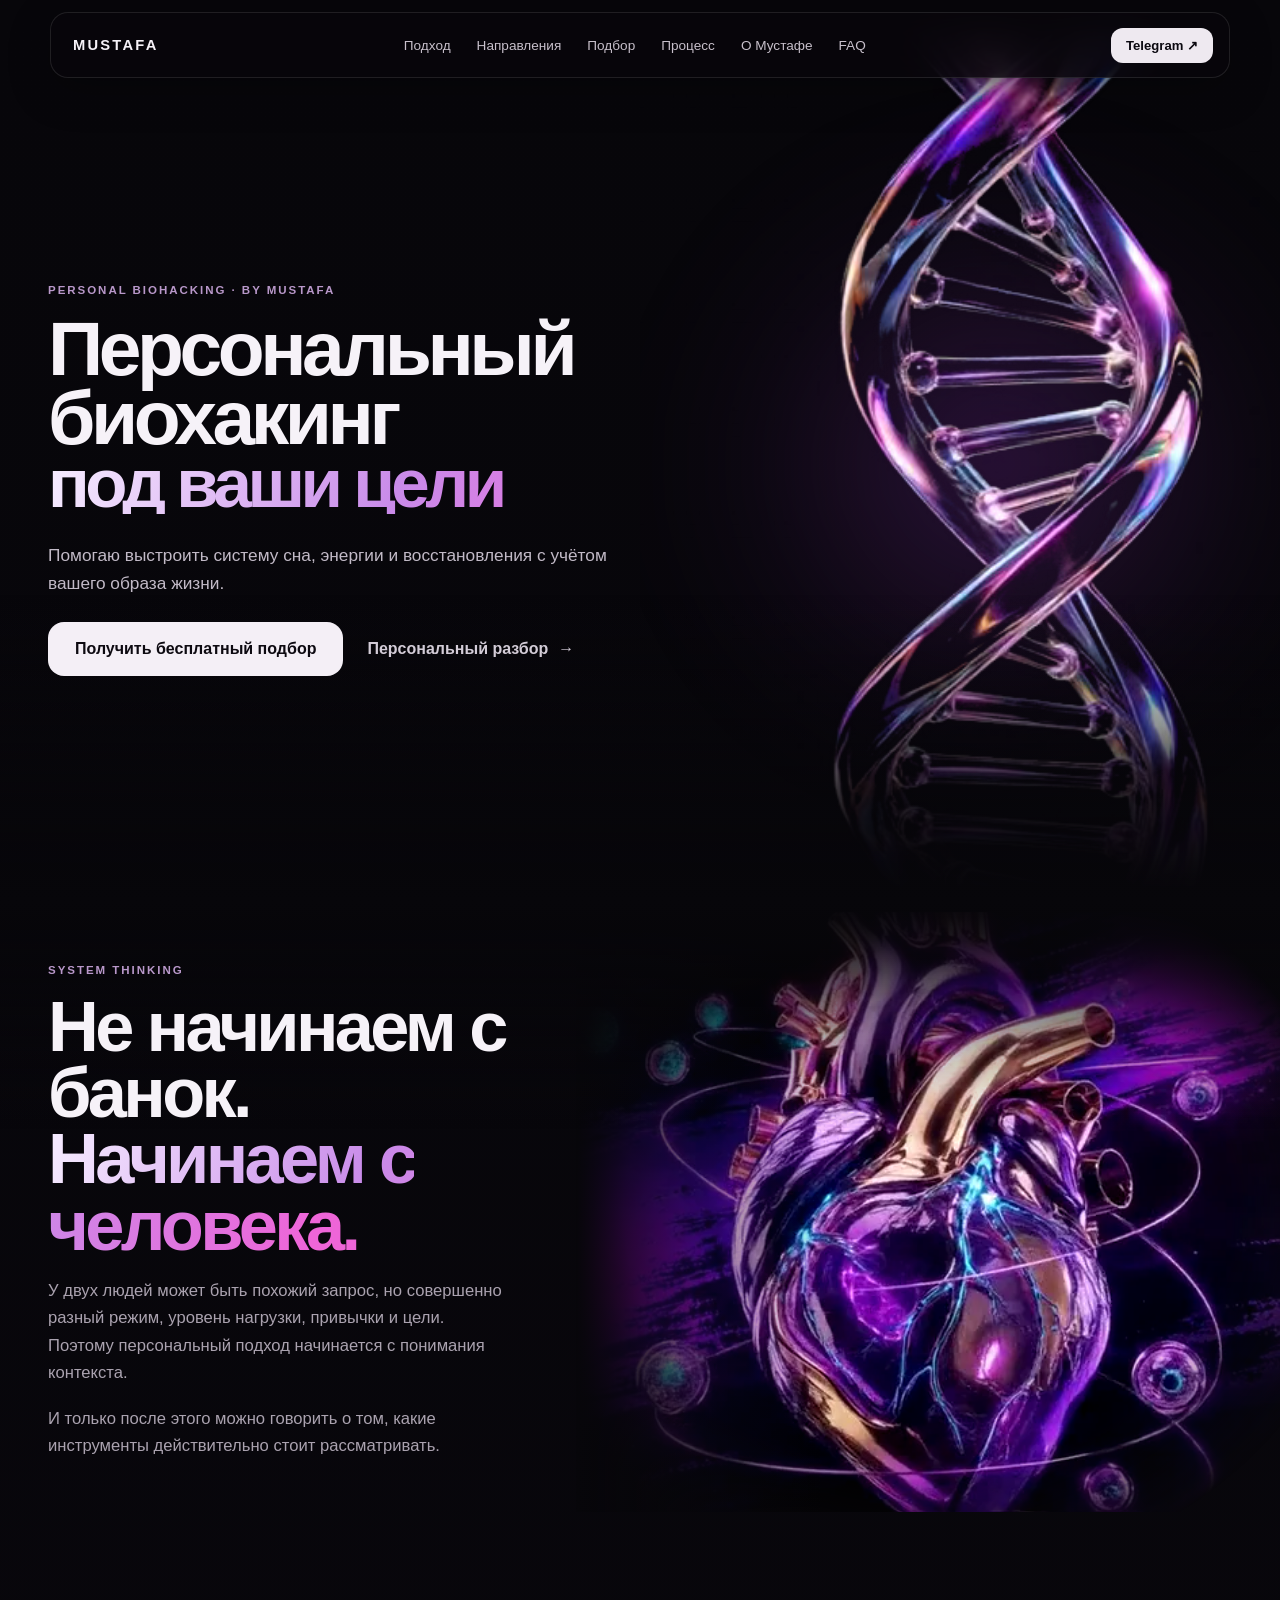
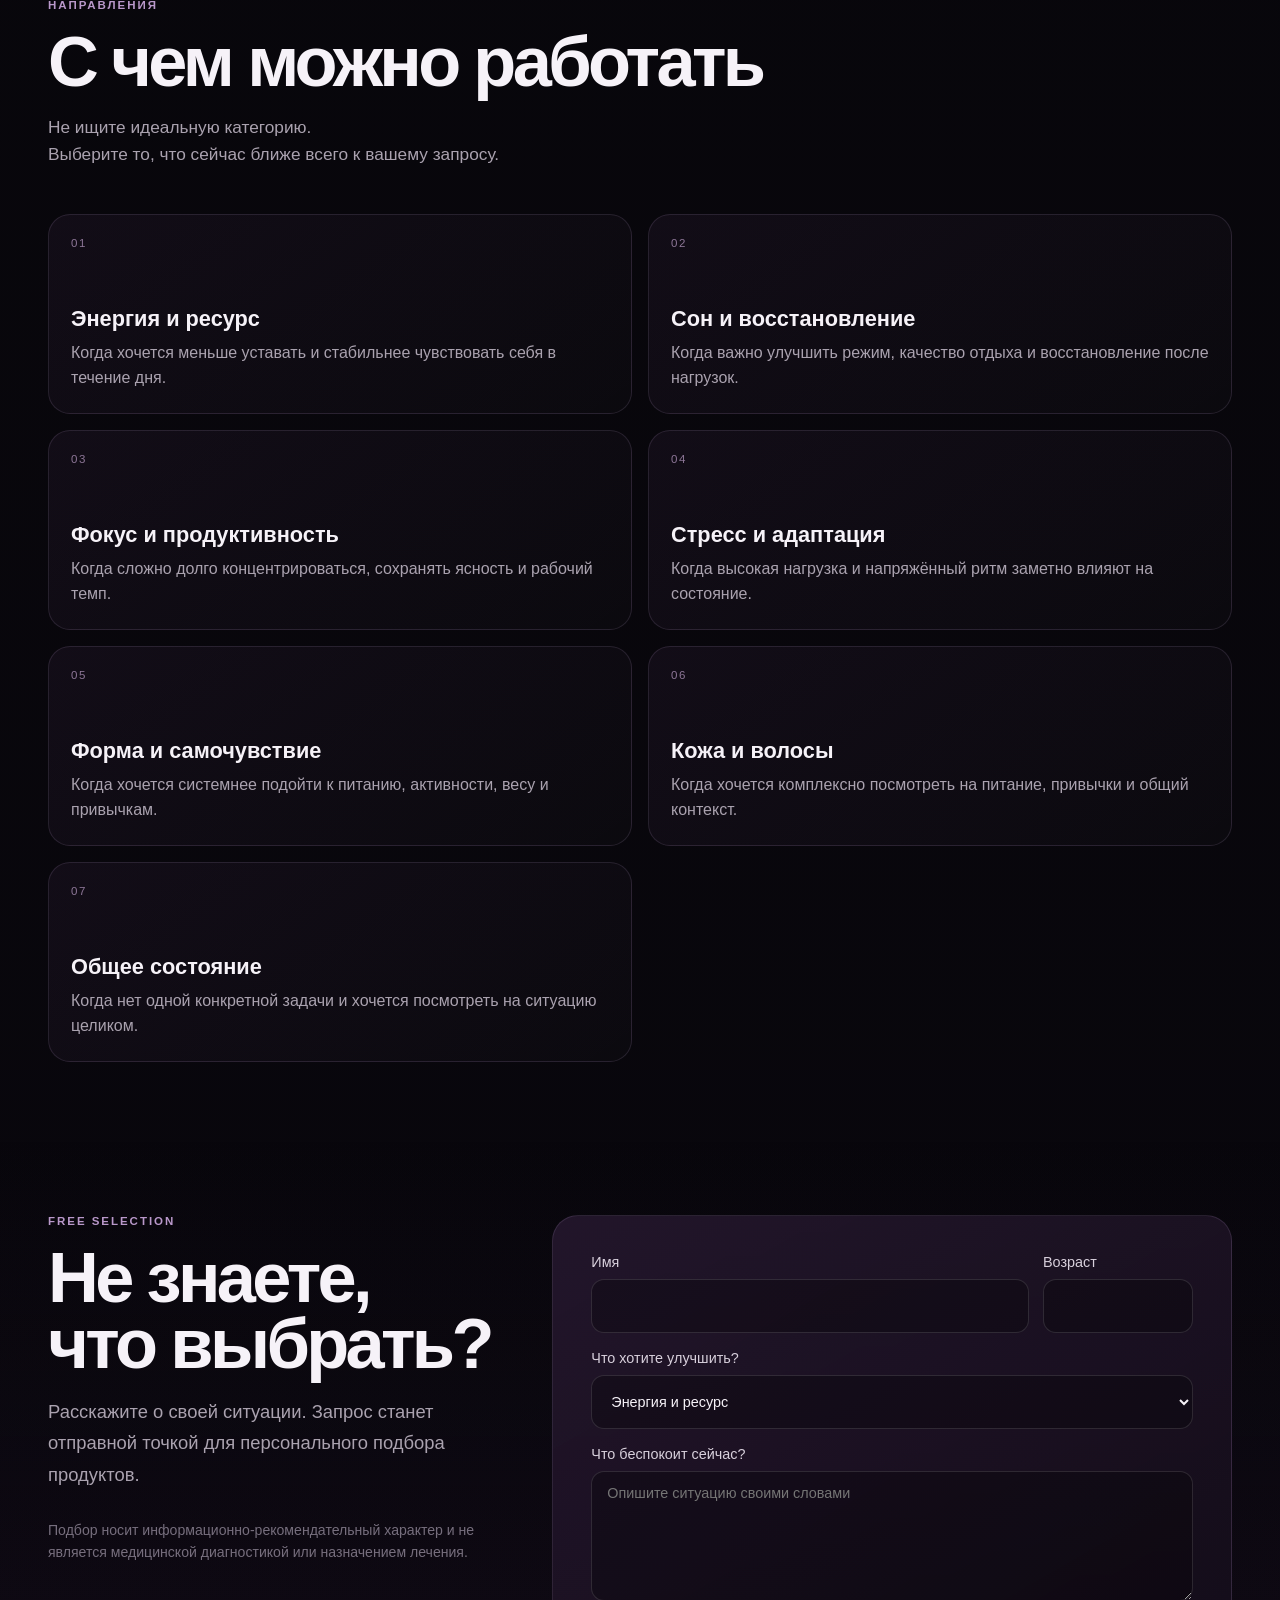
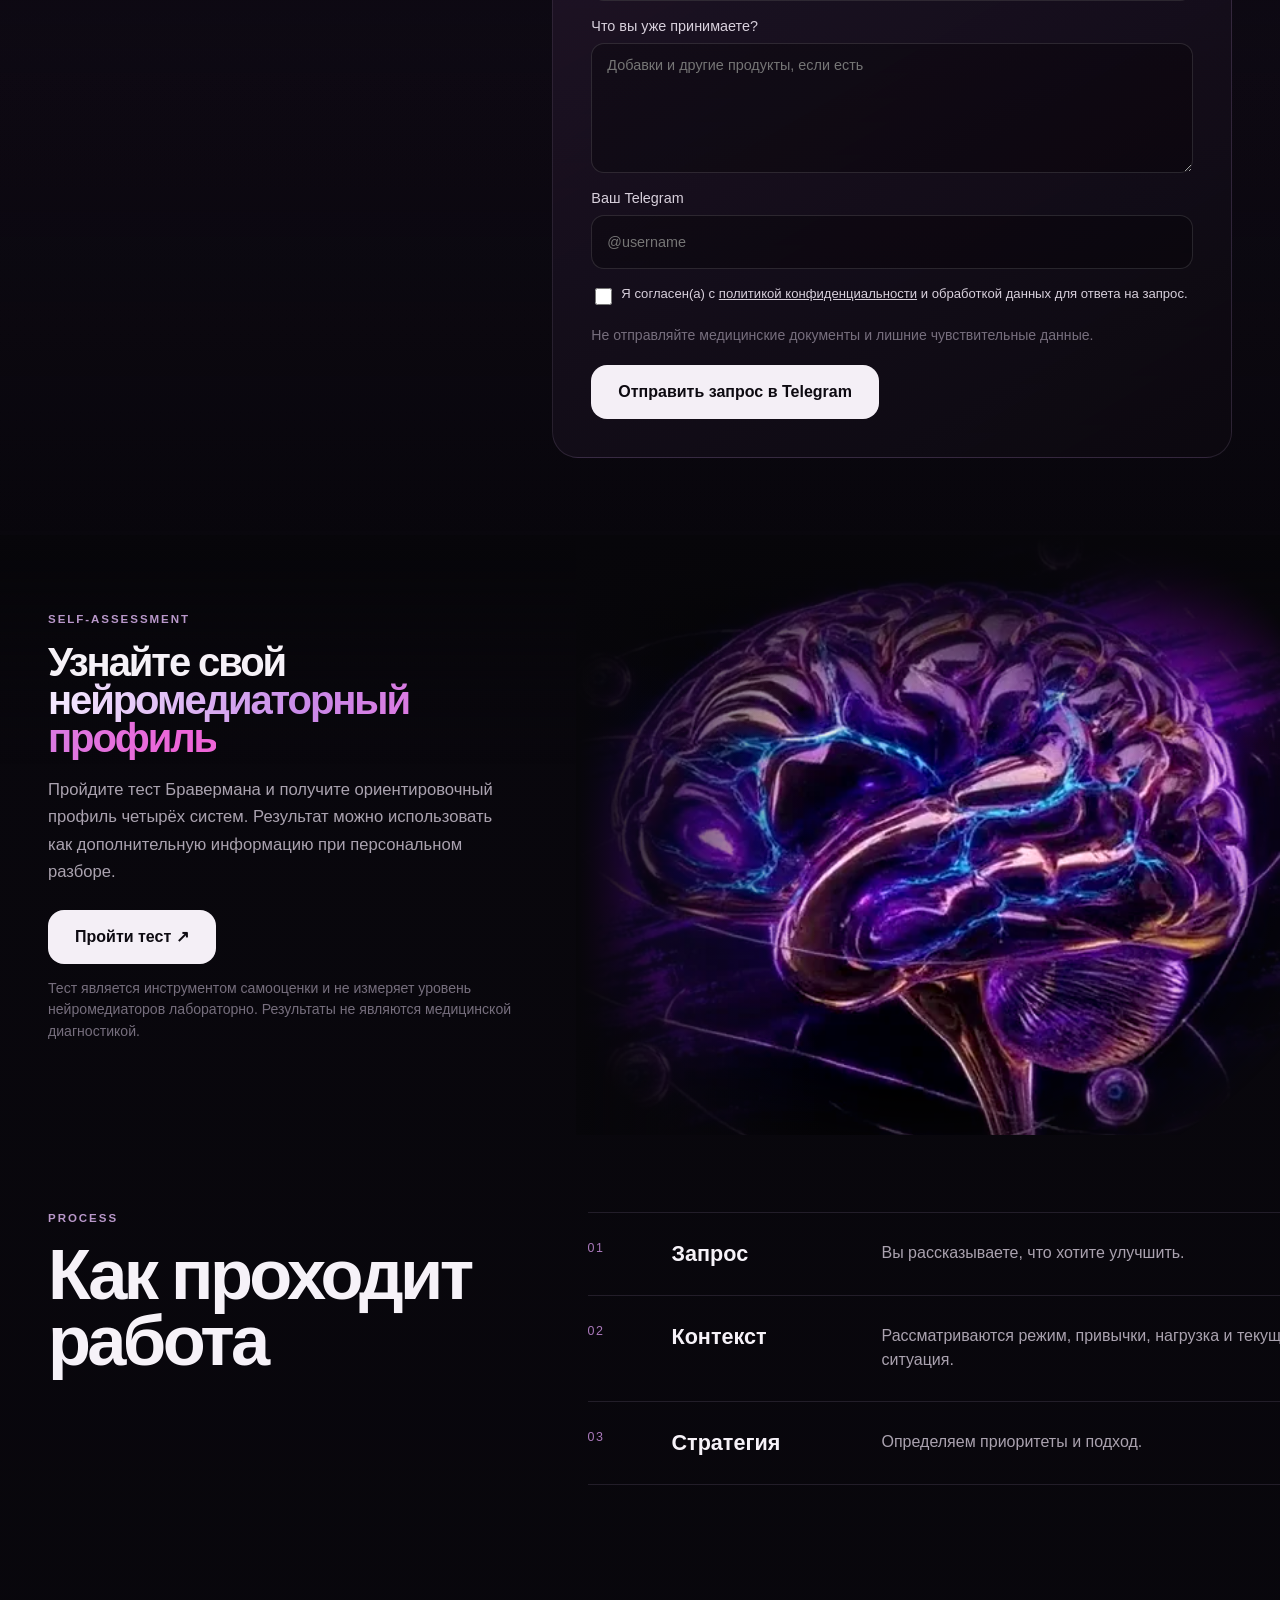
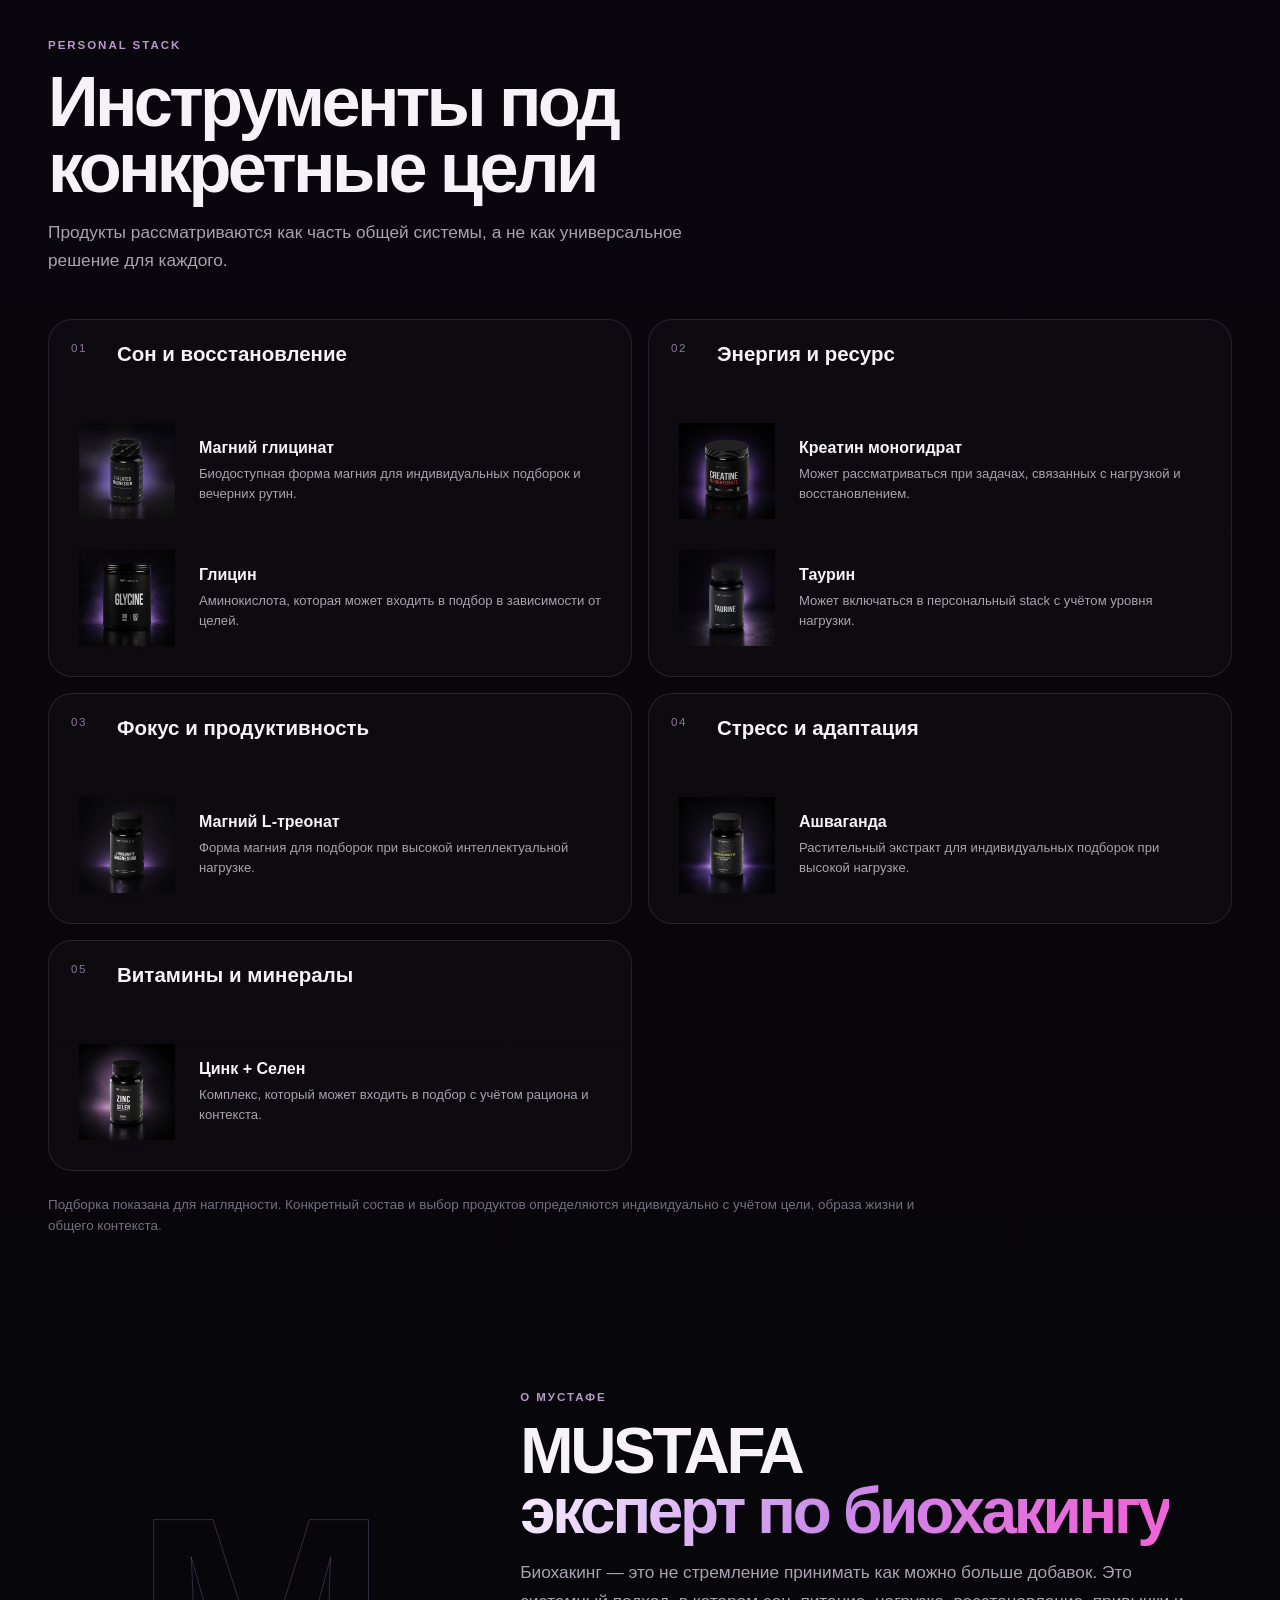
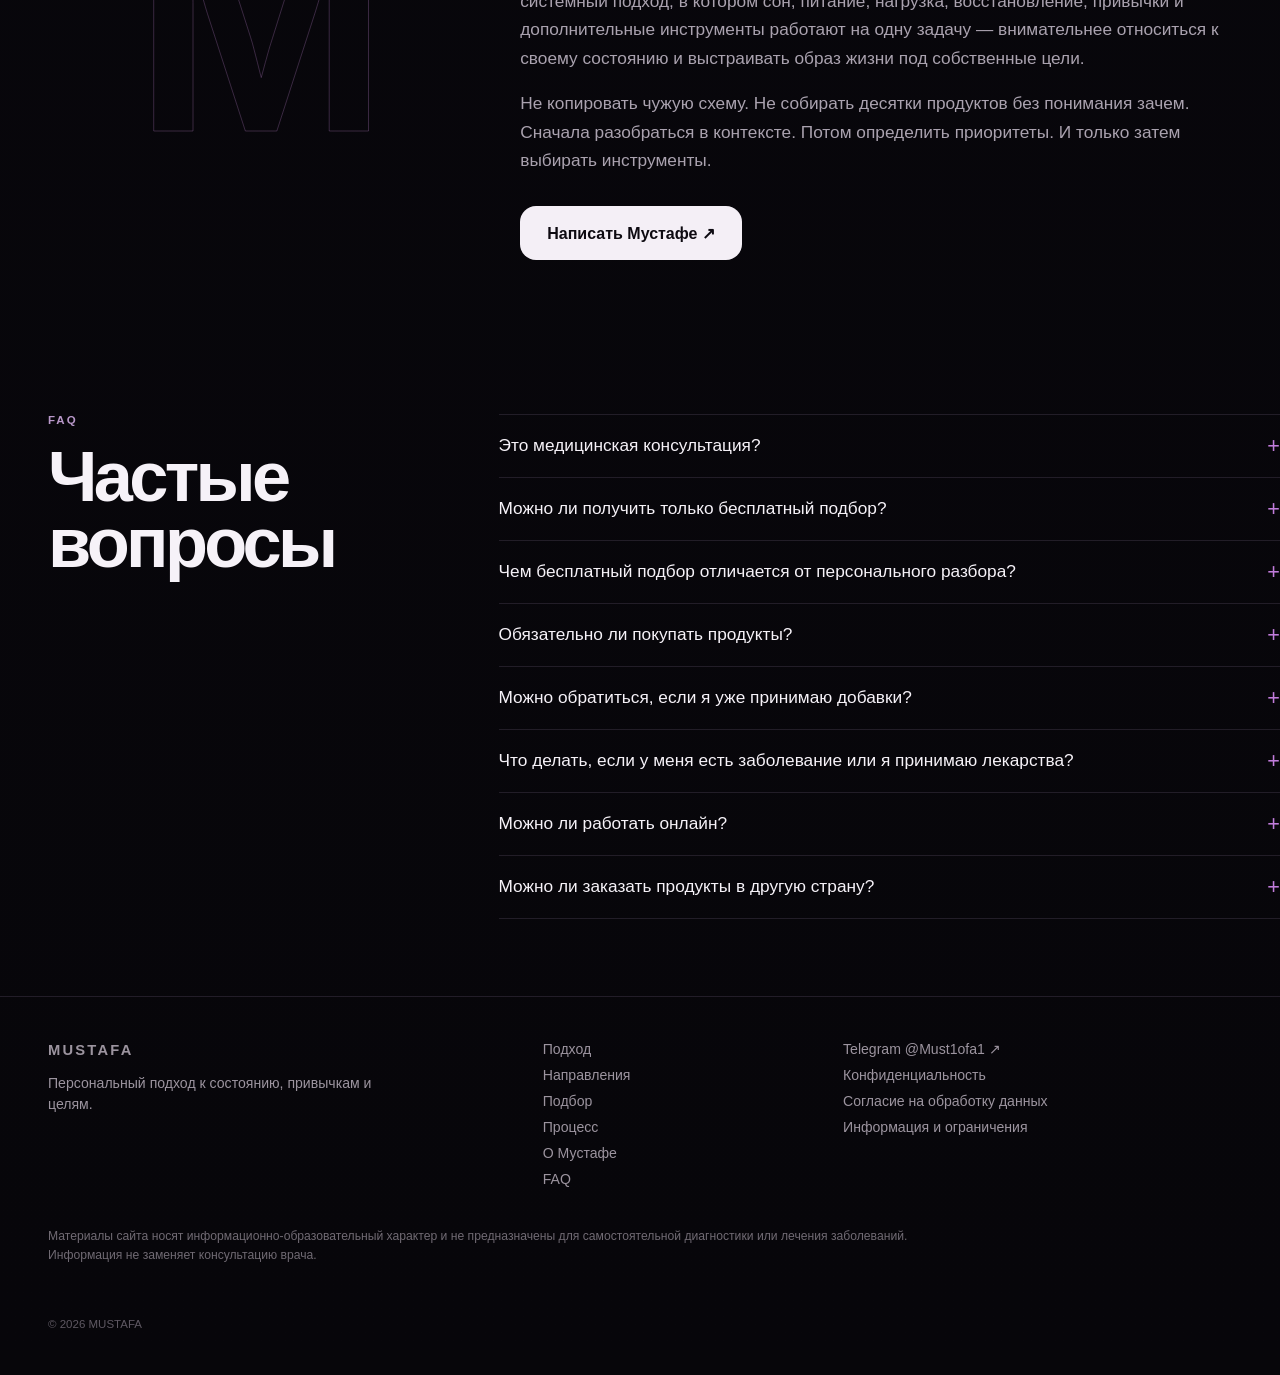
==== index.html @ 52a22a3e "Add files via upload" ====
<!doctype html>
<html lang="ru">
<head>
  <meta charset="utf-8">
  <meta name="viewport" content="width=device-width,initial-scale=1,viewport-fit=cover">
  <meta name="theme-color" content="#07060a">
  <meta name="description" content="Персональный подход к энергии, сну, восстановлению и продуктивности.">
  <meta property="og:title" content="MUSTAFA — персональный биохакинг">
  <meta property="og:description" content="Сон, энергия, концентрация и восстановление через персональный подход.">
  <meta property="og:type" content="website">
  <meta property="og:image" content="assets/images/dna.jpg">
  <title>MUSTAFA — персональный биохакинг</title>
  <link rel="stylesheet" href="styles.css">
  <script src="app.js" defer></script>
</head>
<body>
  <a class="skip-link" href="#main">Перейти к содержанию</a>
  <div class="intro" id="intro" aria-hidden="true">
    <div class="intro__light"></div>
    <div class="intro__media"><video class="intro__video" autoplay muted loop playsinline preload="auto" poster="assets/images/dna-flow-poster.webp"><source src="assets/video/dna-flow.webm" type="video/webm"></video></div>
    <div class="intro__word">MUSTAFA</div>
    <button class="intro__skip" id="skipIntro" type="button">Пропустить</button>
  </div>
  <header class="header" id="header">
    <a class="brand" href="#top" aria-label="MUSTAFA — на главную">MUSTAFA</a>
    <nav class="nav" id="nav" aria-label="Основная навигация"><a href="#system">Подход</a><a href="#goals">Направления</a><a href="#selection">Подбор</a><a href="#process">Процесс</a><a href="#about">О Мустафе</a><a href="#faq">FAQ</a></nav>
    <a class="header__cta" href="https://t.me/Must1ofa1" target="_blank" rel="noopener noreferrer">Telegram ↗</a>
    <button class="menu" id="menu" type="button" aria-label="Открыть меню" aria-expanded="false"><span></span><span></span></button>
  </header>
  <main id="main">
    <section class="hero" id="top">
      <div class="hero__visual" id="heroVisual" aria-hidden="true"><video class="hero__video" autoplay muted loop playsinline preload="metadata" poster="assets/images/dna-flow-poster.webp"><source src="assets/video/dna-flow.webm" type="video/webm"></video></div>
      <div class="hero__content shell"><p class="eyebrow">PERSONAL BIOHACKING · BY MUSTAFA</p><h1 class="hero-title"><span class="hero-title__line">Персональный</span><span class="hero-title__line">биохакинг</span><em class="hero-title__line">под ваши цели</em></h1><p class="hero__lead">Помогаю выстроить систему сна, энергии и восстановления с учётом вашего образа жизни.</p><div class="hero__actions"><a class="button button--primary" href="#selection">Получить бесплатный подбор</a><a class="text-action" href="https://t.me/Must1ofa1" target="_blank" rel="noopener noreferrer">Персональный разбор <span>→</span></a></div></div>
    </section>

    <section class="media-section media-section--heart" id="system">
      <div class="section-visual section-visual--heart" aria-hidden="true"><video class="section-video" autoplay muted loop playsinline preload="metadata" poster="assets/images/human-system-poster.webp"><source src="assets/video/human-system.mp4" type="video/mp4"></video></div>
      <div class="section-copy shell"><p class="eyebrow">SYSTEM THINKING</p><h2>Не начинаем с банок.<br><em>Начинаем с человека.</em></h2><p>У двух людей может быть похожий запрос, но совершенно разный режим, уровень нагрузки, привычки и цели. Поэтому персональный подход начинается с понимания контекста.</p><p>И только после этого можно говорить о том, какие инструменты действительно стоит рассматривать.</p></div>
    </section>

    <section id="goals" class="section goals"><div class="shell"><div class="section-head"><p class="eyebrow">НАПРАВЛЕНИЯ</p><h2>С чем можно работать</h2><p>Не ищите идеальную категорию.<br>Выберите то, что сейчас ближе всего к вашему запросу.</p></div><div class="goal-grid">
      <article class="goal-card"><span>01</span><h3>Энергия и ресурс</h3><p>Когда хочется меньше уставать и стабильнее чувствовать себя в течение дня.</p></article>
      <article class="goal-card"><span>02</span><h3>Сон и восстановление</h3><p>Когда важно улучшить режим, качество отдыха и восстановление после нагрузок.</p></article>
      <article class="goal-card"><span>03</span><h3>Фокус и продуктивность</h3><p>Когда сложно долго концентрироваться, сохранять ясность и рабочий темп.</p></article>
      <article class="goal-card"><span>04</span><h3>Стресс и адаптация</h3><p>Когда высокая нагрузка и напряжённый ритм заметно влияют на состояние.</p></article>
      <article class="goal-card"><span>05</span><h3>Форма и самочувствие</h3><p>Когда хочется системнее подойти к питанию, активности, весу и привычкам.</p></article>
      <article class="goal-card"><span>06</span><h3>Кожа и волосы</h3><p>Когда хочется комплексно посмотреть на питание, привычки и общий контекст.</p></article>
      <article class="goal-card"><span>07</span><h3>Общее состояние</h3><p>Когда нет одной конкретной задачи и хочется посмотреть на ситуацию целиком.</p></article>
    </div></div></section>

    <section id="selection" class="section selection"><div class="shell selection__grid"><div class="selection__intro"><p class="eyebrow">FREE SELECTION</p><h2>Не знаете,<br>что выбрать?</h2><p>Расскажите о своей ситуации. Запрос станет отправной точкой для персонального подбора продуктов.</p><p class="legal-note">Подбор носит информационно-рекомендательный характер и не является медицинской диагностикой или назначением лечения.</p></div>
      <form class="lead-form" id="leadForm" aria-describedby="form-note">
        <div class="form-row"><label>Имя<input name="name" autocomplete="name" required></label><label>Возраст<input name="age" inputmode="numeric" pattern="[0-9]{2,3}"></label></div>
        <label>Что хотите улучшить?<select name="goal"><option>Энергия и ресурс</option><option>Сон и восстановление</option><option>Фокус и продуктивность</option><option>Стресс и адаптация</option><option>Форма и самочувствие</option><option>Кожа и волосы</option><option>Общее состояние</option></select></label>
        <label>Что беспокоит сейчас?<textarea name="situation" rows="4" placeholder="Опишите ситуацию своими словами" required></textarea></label>
        <label>Что вы уже принимаете?<textarea name="current" rows="3" placeholder="Добавки и другие продукты, если есть"></textarea></label>
        <label>Ваш Telegram<input name="telegram" placeholder="@username" autocomplete="off" required></label>
        <label class="checkbox"><input type="checkbox" required><span>Я согласен(а) с <a href="privacy.html">политикой конфиденциальности</a> и обработкой данных для ответа на запрос.</span></label>
        <p id="form-note" class="legal-note form-note">Не отправляйте медицинские документы и лишние чувствительные данные.</p>
        <button class="button button--primary" id="submitButton" type="submit">Отправить запрос в Telegram</button><p class="success" id="formStatus" role="status" hidden></p>
      </form>
    </div></section>

    <section class="media-section media-section--brain" id="assessment">
      <div class="section-visual section-visual--brain" aria-hidden="true"><video class="section-video" autoplay muted loop playsinline preload="metadata" poster="assets/images/neuro-brain-poster.webp"><source src="assets/video/neuro-brain.mp4" type="video/mp4"></video></div>
      <div class="section-copy shell"><p class="eyebrow">SELF-ASSESSMENT</p><h2>Узнайте свой<br><em><span class="no-break">нейромедиаторный</span> профиль</em></h2><p>Пройдите тест Бравермана и получите ориентировочный профиль четырёх систем. Результат можно использовать как дополнительную информацию при персональном разборе.</p><a class="button button--primary" href="https://psytests.org/typo/bna-run.html" target="_blank" rel="noopener noreferrer">Пройти тест ↗</a><p class="legal-note">Тест является инструментом самооценки и не измеряет уровень нейромедиаторов лабораторно. Результаты не являются медицинской диагностикой.</p></div>
    </section>

    <section class="section process" id="process"><div class="shell process__grid"><div class="section-head"><p class="eyebrow">PROCESS</p><h2>Как проходит работа</h2></div><div class="timeline">
      <article><span>01</span><h3>Запрос</h3><p>Вы рассказываете, что хотите улучшить.</p></article>
      <article><span>02</span><h3>Контекст</h3><p>Рассматриваются режим, привычки, нагрузка и текущая ситуация.</p></article>
      <article><span>03</span><h3>Стратегия</h3><p>Определяем приоритеты и подход.</p></article>
    </div></div></section>

    <section class="section products" id="products"><div class="shell"><div class="section-head"><p class="eyebrow">PERSONAL STACK</p><h2>Инструменты под конкретные цели</h2><p>Продукты рассматриваются как часть общей системы, а не как универсальное решение для каждого.</p></div><div class="product-grid">
      <article class="product-category"><div class="product-category__head"><span>01</span><h3>Сон и восстановление</h3></div><div class="product-list"><div class="product-item"><div class="product-visual"><img src="assets/images/products/magnesium-glycinate.webp" loading="lazy" alt="Магний глицинат Triple H"></div><div><strong>Магний глицинат</strong><small>Биодоступная форма магния для индивидуальных подборок и вечерних рутин.</small></div></div><div class="product-item"><div class="product-visual"><img src="assets/images/products/glycine.webp" loading="lazy" alt="Глицин Triple H"></div><div><strong>Глицин</strong><small>Аминокислота, которая может входить в подбор в зависимости от целей.</small></div></div></div></article>
      <article class="product-category"><div class="product-category__head"><span>02</span><h3>Энергия и ресурс</h3></div><div class="product-list"><div class="product-item"><div class="product-visual"><img src="assets/images/products/creatine.webp" loading="lazy" alt="Креатин моногидрат Triple H"></div><div><strong>Креатин моногидрат</strong><small>Может рассматриваться при задачах, связанных с нагрузкой и восстановлением.</small></div></div><div class="product-item"><div class="product-visual"><img src="assets/images/products/taurine.webp" loading="lazy" alt="Таурин Triple H"></div><div><strong>Таурин</strong><small>Может включаться в персональный stack с учётом уровня нагрузки.</small></div></div></div></article>
      <article class="product-category"><div class="product-category__head"><span>03</span><h3>Фокус и продуктивность</h3></div><div class="product-list"><div class="product-item"><div class="product-visual"><img src="assets/images/products/magnesium-threonate.webp" loading="lazy" alt="Магний L-треонат Triple H"></div><div><strong>Магний L‑треонат</strong><small>Форма магния для подборок при высокой интеллектуальной нагрузке.</small></div></div></div></article>
      <article class="product-category"><div class="product-category__head"><span>04</span><h3>Стресс и адаптация</h3></div><div class="product-list"><div class="product-item"><div class="product-visual"><img src="assets/images/products/ashwagandha.webp" loading="lazy" alt="Ашваганда Triple H"></div><div><strong>Ашваганда</strong><small>Растительный экстракт для индивидуальных подборок при высокой нагрузке.</small></div></div></div></article>
      <article class="product-category"><div class="product-category__head"><span>05</span><h3>Витамины и минералы</h3></div><div class="product-list"><div class="product-item"><div class="product-visual"><img src="assets/images/products/zinc-selen.webp" loading="lazy" alt="Цинк и селен Triple H"></div><div><strong>Цинк + Селен</strong><small>Комплекс, который может входить в подбор с учётом рациона и контекста.</small></div></div></div></article>
    </div><p class="product-disclaimer">Подборка показана для наглядности. Конкретный состав и выбор продуктов определяются индивидуально с учётом цели, образа жизни и общего контекста.</p></div></section>

    <section id="about" class="section about"><div class="shell about__grid"><div class="about__mark" aria-hidden="true">M</div><div><p class="eyebrow">О МУСТАФЕ</p><h2>MUSTAFA<br><em>эксперт по биохакингу</em></h2><p>Биохакинг — это не стремление принимать как можно больше добавок. Это системный подход, в котором сон, питание, нагрузка, восстановление, привычки и дополнительные инструменты работают на одну задачу — внимательнее относиться к своему состоянию и выстраивать образ жизни под собственные цели.</p><p>Не копировать чужую схему. Не собирать десятки продуктов без понимания зачем. Сначала разобраться в контексте. Потом определить приоритеты. И только затем выбирать инструменты.</p><a class="button button--primary" href="https://t.me/Must1ofa1" target="_blank" rel="noopener noreferrer">Написать Мустафе ↗</a></div></div></section>

    <section id="faq" class="section faq"><div class="shell faq__grid"><div class="section-head"><p class="eyebrow">FAQ</p><h2>Частые вопросы</h2></div><div class="faq-list">
      <details><summary>Это медицинская консультация?<span>+</span></summary><p>Нет. Материалы сайта и биохакинг-разбор не заменяют консультацию врача, медицинскую диагностику или лечение.</p></details>
      <details><summary>Можно ли получить только бесплатный подбор?<span>+</span></summary><p>Да. Если ваша задача — подобрать продукты под конкретную цель, можно оставить запрос без персонального разбора.</p></details>
      <details><summary>Чем бесплатный подбор отличается от персонального разбора?<span>+</span></summary><p>Бесплатный подбор сфокусирован на выборе продуктов под конкретный запрос. Персональный разбор предполагает более широкий взгляд на образ жизни, режим, нагрузку, привычки и цели.</p></details>
      <details><summary>Обязательно ли покупать продукты?<span>+</span></summary><p>Нет. Сначала рассматривается ваш запрос и определяется дальнейшее направление.</p></details>
      <details><summary>Можно обратиться, если я уже принимаю добавки?<span>+</span></summary><p>Да. Укажите их в анкете, чтобы специалист видел общий контекст.</p></details>
      <details><summary>Что делать, если у меня есть заболевание или я принимаю лекарства?<span>+</span></summary><p>Вы можете оставить запрос, однако вопросы диагностики, лечения и совместимости с назначенной терапией необходимо обсуждать с врачом.</p></details>
      <details><summary>Можно ли работать онлайн?<span>+</span></summary><p>Да. Взаимодействие может проходить дистанционно.</p></details>
      <details><summary>Можно ли заказать продукты в другую страну?<span>+</span></summary><p>Возможность доставки зависит от страны и конкретного продукта и уточняется отдельно.</p></details>
    </div></div></section>
  </main>
  <footer class="footer"><div class="shell footer__grid"><div><a class="brand" href="#top">MUSTAFA</a><p>Персональный подход к состоянию, привычкам и целям.</p></div><div class="footer__links"><a href="#system">Подход</a><a href="#goals">Направления</a><a href="#selection">Подбор</a><a href="#process">Процесс</a><a href="#about">О Мустафе</a><a href="#faq">FAQ</a></div><div class="footer__links"><a href="https://t.me/Must1ofa1" target="_blank" rel="noopener noreferrer">Telegram @Must1ofa1 ↗</a><a href="privacy.html">Конфиденциальность</a><a href="consent.html">Согласие на обработку данных</a><a href="terms.html">Информация и ограничения</a></div><p class="footer__legal">Материалы сайта носят информационно-образовательный характер и не предназначены для самостоятельной диагностики или лечения заболеваний. Информация не заменяет консультацию врача.</p><p class="footer__copy">© 2026 MUSTAFA</p></div></footer>
</body>
</html>
---- styles.css ----
:root{--bg:#07060a;--surface:#0d0a12;--surface-2:#130d1a;--ink:#f6f2f8;--muted:#aaa2af;--quiet:#766e7d;--accent:#c78bea;--accent-2:#ed60d6;--line:rgba(218,182,236,.13);--max:1480px;--pad:clamp(18px,4vw,48px);--radius:24px;--ease:cubic-bezier(.2,.75,.25,1)}
*{box-sizing:border-box}
html{scroll-behavior:smooth;background:var(--bg)}
body{margin:0;background:linear-gradient(180deg,#07060a 0%,#09070d 46%,#07060a 100%);color:var(--ink);font-family:-apple-system,BlinkMacSystemFont,"Segoe UI",Roboto,Helvetica,Arial,sans-serif;overflow-x:hidden}
body:after{content:"";position:fixed;inset:0;pointer-events:none;z-index:-1;background:radial-gradient(ellipse at 86% 6%,rgba(132,49,180,.14),transparent 34%),radial-gradient(ellipse at 12% 52%,rgba(128,39,139,.06),transparent 28%)}
a{color:inherit;text-decoration:none}
button,input,textarea,select{font:inherit}
img,video{max-width:100%}
.shell{width:min(var(--max),100%);margin-inline:auto;padding-inline:var(--pad)}
.skip-link{position:fixed;left:16px;top:-60px;z-index:10000;background:#fff;color:#111;padding:12px 16px;border-radius:10px}.skip-link:focus{top:16px}
.eyebrow{margin:0 0 18px;color:#b998ca;font-size:.72rem;font-weight:700;letter-spacing:.17em;text-transform:uppercase}
h1,h2,h3,p{overflow-wrap:break-word}
h2{margin:0;font-size:clamp(3.5rem,5.5vw,5.9rem);line-height:.94;letter-spacing:-.052em;font-weight:720}
h2 em,.hero-title em{font:inherit;color:transparent;background:linear-gradient(110deg,#f5eaff 2%,#c98be9 48%,#ee65d8 92%);background-clip:text;-webkit-background-clip:text}
.no-break{white-space:nowrap;overflow-wrap:normal;word-break:normal}
.media-section--brain h2{font-size:clamp(2.5rem,3.1vw,3.65rem);line-height:.96}
.section{padding:clamp(64px,6vw,96px) 0;position:relative}
.section-head{max-width:860px;margin-bottom:clamp(30px,3.5vw,48px)}
.section-head>p:last-child{max-width:650px;margin:18px 0 0;color:var(--muted);font-size:clamp(1rem,1.35vw,1.2rem);line-height:1.6}
.button{min-height:54px;width:fit-content;padding:0 27px;border:0;border-radius:16px;display:inline-flex;align-items:center;justify-content:center;color:#0d0a11;background:#f4eff6;font-size:1rem;font-weight:730;cursor:pointer;transition:background .2s,color .2s;white-space:nowrap}
.button:hover{background:#fff}.button:focus-visible,.text-action:focus-visible,.nav a:focus-visible,.menu:focus-visible,summary:focus-visible,input:focus-visible,textarea:focus-visible,select:focus-visible{outline:3px solid #d9a8ed;outline-offset:3px}
.button:disabled{cursor:wait;opacity:.68}
.text-action{min-height:54px;padding:0 8px;display:inline-flex;align-items:center;gap:10px;color:#d3ccd7;font-weight:650;transition:color .2s}.text-action:hover{color:#fff}.text-action span{transition:transform .2s}.text-action:hover span{transform:translateX(4px)}
.legal-note{color:var(--quiet)!important;font-size:.88rem!important;line-height:1.55!important}

/* Intro */
.intro{position:fixed;inset:0;z-index:9999;display:grid;place-items:center;overflow:hidden;background:#050407;transition:opacity .6s var(--ease),visibility .6s}
.intro.is-hidden{opacity:0;visibility:hidden;pointer-events:none}
.intro__light{position:absolute;width:88vw;height:65vh;left:6vw;top:16vh;transform:rotate(-14deg);background:radial-gradient(ellipse,rgba(172,67,220,.19),transparent 67%);filter:blur(38px)}
.intro__media{position:absolute;inset:-12% -18%;display:grid;place-items:center;transform:rotate(52deg)}
.intro__video{width:min(640px,58vw);height:128vh;object-fit:cover;object-position:center;filter:saturate(1.05) contrast(1.04) drop-shadow(0 0 34px rgba(200,83,233,.18));-webkit-mask-image:linear-gradient(to bottom,transparent,#000 16%,#000 84%,transparent);mask-image:linear-gradient(to bottom,transparent,#000 16%,#000 84%,transparent)}
.intro__word{position:absolute;left:clamp(20px,5vw,80px);bottom:clamp(28px,6vw,72px);font-size:clamp(1rem,2.2vw,2rem);font-weight:800;letter-spacing:.18em}
.intro__skip{position:absolute;right:20px;top:20px;padding:11px 15px;color:#d9d0df;border:1px solid var(--line);border-radius:12px;background:rgba(15,10,20,.72);cursor:pointer}

/* Header */
.header{position:fixed;z-index:1000;top:12px;left:50%;transform:translateX(-50%);width:min(1180px,calc(100% - 28px));height:66px;padding:0 16px 0 22px;display:grid;grid-template-columns:auto 1fr auto;align-items:center;gap:24px;border:1px solid rgba(255,255,255,.1);border-radius:18px;background:rgba(8,6,11,.78);backdrop-filter:blur(20px);box-shadow:0 12px 42px rgba(0,0,0,.25)}
.brand{font-size:.92rem;font-weight:850;letter-spacing:.15em}
.nav{display:flex;align-items:center;justify-content:center;gap:26px;color:#c7c0cb;font-size:.85rem}.nav a{transition:color .2s}.nav a:hover{color:#fff}
.header__cta{padding:10px 15px;border-radius:12px;background:#eee9f0;color:#0b0910;font-size:.82rem;font-weight:750}
.menu{display:none;position:relative;width:42px;height:42px;border:0;background:none;cursor:pointer}.menu span{position:absolute;left:9px;right:9px;height:1px;background:#fff}.menu span:first-child{top:17px}.menu span:last-child{top:24px}

/* Hero */
.hero{position:relative;min-height:100svh;overflow:hidden;display:flex;align-items:center;isolation:isolate}
.hero:after{content:"";position:absolute;inset:auto 0 0;height:34%;z-index:2;pointer-events:none;background:linear-gradient(to bottom,transparent 0%,rgba(7,6,10,.12) 18%,rgba(7,6,10,.42) 42%,rgba(7,6,10,.78) 70%,var(--bg) 100%)}
.hero__content{position:relative;z-index:3;padding-top:124px;padding-bottom:64px}
.hero-title{max-width:730px;margin:0;font-size:clamp(4rem,6vw,6.75rem);line-height:.9;letter-spacing:-.058em;font-weight:740}
.hero-title__line{display:block;white-space:nowrap;overflow-wrap:normal;word-break:normal}.hero-title em{font-size:.9em}
.hero__lead{max-width:600px;margin:28px 0 24px;color:#c2bac7;font-size:clamp(1.05rem,1.35vw,1.25rem);line-height:1.62}
.hero__actions{display:flex;align-items:center;gap:16px;flex-wrap:wrap}
.hero__visual{position:absolute;z-index:1;top:3%;right:-3%;bottom:0;width:59%;overflow:hidden;pointer-events:none}
.hero__visual:before{content:"";position:absolute;inset:10% 0;background:radial-gradient(ellipse,rgba(157,57,206,.23),rgba(97,32,131,.06) 48%,transparent 72%);filter:blur(34px)}
.hero__video{position:absolute;inset:0;width:100%;height:100%;display:block;object-fit:cover;object-position:center 36%;-webkit-mask-image:linear-gradient(to bottom,transparent 0%,#000 10%,#000 80%,transparent 100%);mask-image:linear-gradient(to bottom,transparent 0%,#000 10%,#000 80%,transparent 100%);filter:saturate(1.05) contrast(1.03)}

/* Full visual sections */
.media-section{position:relative;min-height:650px;display:grid;grid-template-columns:55% 45%;align-items:center;overflow:hidden}
.media-section:before{content:"";position:absolute;z-index:2;top:0;left:0;right:0;height:clamp(150px,18vw,280px);pointer-events:none;background:linear-gradient(to bottom,var(--bg) 0%,rgba(7,6,10,.88) 18%,rgba(7,6,10,.56) 42%,rgba(7,6,10,.22) 68%,transparent 100%)}
.media-section--heart,.media-section--brain{grid-template-columns:45% 55%}
.section-visual{position:relative;z-index:1;width:100%;height:clamp(540px,58vw,740px);overflow:hidden}
.section-visual:after{content:"";position:absolute;inset:0;pointer-events:none;background:linear-gradient(90deg,transparent 65%,var(--bg) 100%)}
.section-video{width:100%;height:100%;display:block;object-fit:cover;object-position:center;mix-blend-mode:screen;filter:saturate(.95) contrast(1.05);-webkit-mask-image:radial-gradient(ellipse at center,#000 42%,rgba(0,0,0,.92) 61%,transparent 87%);mask-image:radial-gradient(ellipse at center,#000 42%,rgba(0,0,0,.92) 61%,transparent 87%)}
.section-copy{position:relative;z-index:3;max-width:720px;padding-block:64px;padding-left:clamp(30px,5vw,88px);padding-right:var(--pad)}
.section-copy p:not(.eyebrow,.legal-note){max-width:640px;margin:18px 0 0;color:var(--muted);font-size:clamp(1rem,1.3vw,1.17rem);line-height:1.65}
.section-copy .button{margin-top:24px}
.media-section--heart .section-visual,.media-section--brain .section-visual{grid-column:2;grid-row:1}.media-section--heart .section-copy,.media-section--brain .section-copy{grid-column:1;grid-row:1;justify-self:end;padding-left:var(--pad);padding-right:clamp(30px,5vw,88px)}
.media-section--heart .section-visual:after,.media-section--brain .section-visual:after{background:linear-gradient(270deg,transparent 65%,var(--bg) 100%)}

/* Goals */
.goals{padding-top:76px}
.goal-grid{display:grid;grid-template-columns:repeat(3,minmax(0,1fr));gap:16px}
.goal-card{min-height:200px;padding:22px;display:flex;flex-direction:column;border:1px solid var(--line);border-radius:22px;background:linear-gradient(145deg,rgba(200,131,226,.055),rgba(255,255,255,.014));transition:transform .25s var(--ease),border-color .25s,background .25s}
.goal-card:hover{transform:translateY(-3px);border-color:rgba(215,152,235,.28);background:linear-gradient(145deg,rgba(200,131,226,.085),rgba(255,255,255,.018))}
.goal-card>span,.product-category__head>span{color:#8d7697;font-size:.72rem;letter-spacing:.13em}.goal-card h3{margin:auto 0 10px;font-size:clamp(1.25rem,1.7vw,1.55rem);line-height:1.15}.goal-card p{margin:0;color:var(--muted);font-size:1rem;line-height:1.55}

/* Form */
.selection{background:linear-gradient(180deg,transparent,rgba(31,18,40,.24),transparent)}
.selection__grid{display:grid;grid-template-columns:minmax(0,2fr) minmax(0,3fr);gap:clamp(34px,4vw,60px);align-items:start}
.selection__intro{position:sticky;top:112px;min-width:0}.selection__intro>p:not(.eyebrow,.legal-note){max-width:520px;color:var(--muted);font-size:1.15rem;line-height:1.7}.selection__intro .legal-note{max-width:500px;margin-top:30px}
.lead-form{min-width:0;width:100%;padding:clamp(24px,3vw,38px);border:1px solid var(--line);border-radius:26px;background:linear-gradient(150deg,rgba(50,31,61,.62),rgba(12,9,16,.88))}
.lead-form label{display:grid;gap:9px;margin-bottom:17px;color:#d8d0dc;font-size:.9rem}
.form-row{display:grid;grid-template-columns:minmax(0,1fr) minmax(120px,150px);gap:14px}.form-row>*{min-width:0}
.lead-form input,.lead-form textarea,.lead-form select{width:100%;min-height:54px;padding:13px 15px;color:var(--ink);border:1px solid rgba(255,255,255,.12);border-radius:13px;background:rgba(0,0,0,.28);outline:none;resize:vertical}.lead-form textarea{min-height:130px}.lead-form input:focus,.lead-form textarea:focus,.lead-form select:focus{border-color:rgba(213,143,233,.65)}.lead-form select option{background:#110d16}
.checkbox{grid-template-columns:20px 1fr!important;align-items:start;gap:10px!important;font-size:.82rem!important}.checkbox input{width:17px;height:17px;min-height:0;margin-top:2px;accent-color:#b469d0}.checkbox a{text-decoration:underline}.form-note{margin:0 0 18px}.success{margin:15px 0 0;color:#d6afdF;font-size:.9rem}

/* Process */
.process__grid{display:grid;grid-template-columns:38% 62%;gap:clamp(40px,7vw,100px)}
.process .section-head{margin:0}.timeline article{display:grid;grid-template-columns:64px 190px 1fr;gap:20px;align-items:start;padding:28px 0;border-top:1px solid var(--line)}.timeline article:last-child{border-bottom:1px solid var(--line)}.timeline span{color:#aa79bb;font-size:.78rem;letter-spacing:.13em}.timeline h3{margin:0;font-size:1.35rem}.timeline p{margin:0;color:var(--muted);line-height:1.55}

/* Products */
.product-grid{display:grid;grid-template-columns:repeat(3,minmax(0,1fr));gap:16px;align-items:start}
.product-category{padding:22px;border:1px solid var(--line);border-radius:24px;background:rgba(255,255,255,.018)}
.product-category__head{min-height:58px;display:grid;grid-template-columns:36px 1fr;gap:10px;align-items:start}.product-category__head h3{margin:0;font-size:1.28rem;line-height:1.2}
.product-list{display:grid;gap:15px;margin-top:15px}.product-item{display:grid;grid-template-columns:132px 1fr;gap:16px;align-items:center}.product-visual{height:132px;display:grid;place-items:center;border-radius:18px;background:radial-gradient(circle at 50% 55%,rgba(154,72,188,.20),rgba(25,13,33,.08) 48%,transparent 72%)}.product-visual img{width:100%;height:100%;padding:8px;object-fit:contain;animation:productFloat 8s ease-in-out infinite}.product-item strong{display:block;margin-bottom:7px;font-size:1rem}.product-item small{display:block;color:var(--muted);font-size:.82rem;line-height:1.5}.product-disclaimer{max-width:900px;margin:24px 0 0;color:var(--quiet);font-size:.84rem;line-height:1.55}
@keyframes productFloat{0%,100%{transform:translateY(0) rotate(-1deg)}50%{transform:translateY(-7px) rotate(1deg)}}

/* About, FAQ, footer */
.about__grid{display:grid;grid-template-columns:36% 64%;gap:46px;align-items:center}.about__mark{justify-self:center;color:transparent;-webkit-text-stroke:1px rgba(205,143,225,.25);font-size:clamp(13rem,24vw,23rem);font-weight:900;line-height:.8}.about__grid>div:last-child{max-width:700px}.about h2{font-size:clamp(3.3rem,5vw,5.5rem)}.about p:not(.eyebrow){color:var(--muted);font-size:1.08rem;line-height:1.65}.about .button{margin-top:14px}
.faq__grid{display:grid;grid-template-columns:34% 66%;gap:48px}.faq .section-head{margin:0}.faq-list{max-width:960px}.faq-list details{border-top:1px solid var(--line)}.faq-list details:last-child{border-bottom:1px solid var(--line)}.faq-list summary{min-height:62px;padding:16px 0;display:flex;justify-content:space-between;align-items:center;gap:20px;cursor:pointer;list-style:none;font-size:1.08rem}.faq-list summary::-webkit-details-marker{display:none}.faq-list summary span{color:#c17cdb;font-size:1.35rem;transition:transform .2s}.faq-list details[open] summary span{transform:rotate(45deg)}.faq-list details p{max-width:760px;margin:0;padding:0 44px 20px 0;color:var(--muted);font-size:1rem;line-height:1.65}
.footer{padding:44px 0 30px;border-top:1px solid var(--line);color:#9c949f}.footer__grid{display:grid;grid-template-columns:1.2fr .7fr 1fr;gap:28px}.footer p{max-width:330px;font-size:.88rem;line-height:1.55}.footer__links{display:flex;flex-direction:column;gap:10px;font-size:.88rem}.footer__links a:hover{color:#fff}.footer__legal{grid-column:1/-1;max-width:900px!important;color:#706a73;font-size:.76rem!important}.footer__copy{grid-column:1/-1;color:#5e5862;font-size:.72rem!important}

/* 1024–1439 */
@media(max-width:1439px){.goal-grid,.product-grid{grid-template-columns:repeat(2,minmax(0,1fr))}.hero__visual{width:56%;right:-6%}.media-section{min-height:600px}.section-visual{height:600px}.product-item{grid-template-columns:112px 1fr}.product-visual{height:112px}}

/* 768–1023 */
@media(max-width:1023px){
  .header{grid-template-columns:1fr auto auto}.nav{display:none}.menu{display:block}.nav.nav--open{position:absolute;top:74px;left:0;right:0;display:flex;flex-direction:column;align-items:stretch;gap:0;padding:10px;border:1px solid var(--line);border-radius:17px;background:rgba(9,7,12,.98)}.nav.nav--open a{min-height:46px;padding:13px 12px}
  .hero__content{padding-top:130px}.hero-title{font-size:clamp(3.8rem,8.5vw,5.4rem);max-width:60%}.hero__lead{max-width:50%}.hero__visual{width:56%;right:-10%}
  .media-section,.media-section--heart,.media-section--brain{grid-template-columns:1fr;min-height:auto}.section-visual,.media-section--heart .section-visual,.media-section--brain .section-visual{grid-column:1;grid-row:1;width:100%;height:520px}.section-copy,.media-section--heart .section-copy,.media-section--brain .section-copy{grid-column:1;grid-row:2;justify-self:stretch;max-width:900px;padding:22px var(--pad) 68px}.section-visual:after,.media-section--heart .section-visual:after,.media-section--brain .section-visual:after{background:linear-gradient(to bottom,transparent 60%,var(--bg) 100%)}
  .media-section--heart .section-copy{grid-row:1;padding:68px var(--pad) 14px}.media-section--heart .section-visual{grid-row:2}.media-section--heart .section-visual:after{background:linear-gradient(to bottom,var(--bg) 0%,transparent 24%,transparent 74%,var(--bg) 100%)}
  .selection__grid,.process__grid,.about__grid,.faq__grid{grid-template-columns:1fr}.selection__intro{position:static;max-width:760px}.selection__grid{gap:30px}.process__grid,.faq__grid{gap:30px}.about__mark{display:none}.about__grid>div:last-child{max-width:760px}.faq-list{max-width:none}
}

/* 480–767 */
@media(max-width:767px){
  :root{--pad:20px}.header{top:8px;width:calc(100% - 16px);height:60px;padding:0 8px 0 16px;border-radius:16px}.header__cta{display:none}.brand{font-size:.84rem}.intro__media{inset:-15% -70%;transform:rotate(52deg)}.intro__video{width:90vw;height:125vh}.intro__word{font-size:.9rem}.intro__skip{right:12px;top:12px}
  .section{padding:56px 0}.eyebrow{margin-bottom:11px;font-size:.65rem}.section-head{margin-bottom:26px}h2{font-size:clamp(2.65rem,11.5vw,4rem);line-height:.96}.section-head>p:last-child{margin-top:15px;font-size:1rem}
  .hero{min-height:100svh;align-items:flex-start}.hero__content{padding-top:104px;padding-bottom:36px}.hero-title{max-width:100%;font-size:clamp(2.7rem,11.8vw,3.65rem);line-height:.92;letter-spacing:-.052em}.hero-title em{font-size:.94em}.hero__lead{max-width:84%;margin:20px 0 18px;font-size:1rem;line-height:1.55}.hero__actions{max-width:90%;align-items:flex-start;gap:5px}.hero__actions .button{width:auto;max-width:100%;min-height:50px;padding:0 20px;font-size:.9rem}.button{min-height:50px;padding:0 22px;font-size:.94rem}.text-action{min-height:48px}.hero__visual{top:auto;right:-18%;bottom:-3%;width:68%;height:47%;opacity:.72}.hero__video{object-position:center 37%;-webkit-mask-image:linear-gradient(to bottom,transparent,#000 20%,#000 77%,transparent);mask-image:linear-gradient(to bottom,transparent,#000 20%,#000 77%,transparent)}.hero:before{content:"";position:absolute;inset:42% 0 0;z-index:2;pointer-events:none;background:linear-gradient(110deg,var(--bg) 0%,rgba(7,6,10,.72) 35%,transparent 78%)}
  .section-visual,.media-section--brain .section-visual{width:100vw;height:380px;margin-left:calc(50% - 50vw)}.section-video{object-fit:cover;-webkit-mask-image:radial-gradient(ellipse at center,#000 45%,rgba(0,0,0,.88) 65%,transparent 93%);mask-image:radial-gradient(ellipse at center,#000 45%,rgba(0,0,0,.88) 65%,transparent 93%)}.section-copy,.media-section--brain .section-copy{padding:12px var(--pad) 56px}.section-copy p:not(.eyebrow,.legal-note){font-size:1rem;line-height:1.6}.section-copy .button{margin-top:21px}.media-section--brain h2{font-size:clamp(1.65rem,7.8vw,2.85rem);line-height:.98;letter-spacing:-.045em}
  .media-section--heart .section-copy{padding:56px var(--pad) 8px}.media-section--heart .section-visual{width:100vw;height:380px;margin-left:calc(50% - 50vw)}
  .goal-grid,.product-grid{grid-template-columns:1fr;gap:12px}.goal-card{min-height:154px;padding:19px}.goal-card h3{font-size:1.45rem}.goal-card p{font-size:1rem}
  .form-row{grid-template-columns:1fr}.lead-form{padding:22px;border-radius:22px}.lead-form input,.lead-form textarea,.lead-form select{font-size:16px}.lead-form textarea{min-height:130px}.selection__intro .legal-note{margin-top:22px}
  .timeline article{grid-template-columns:50px 1fr;gap:12px;padding:20px 0}.timeline h3{font-size:1.25rem}.timeline p{grid-column:2;font-size:.95rem}
  .product-category{padding:20px}.product-item{grid-template-columns:120px 1fr}.product-visual{height:120px}.product-item small{font-size:.85rem}
  .about p:not(.eyebrow){font-size:1rem}.faq__grid{gap:22px}.faq-list summary{min-height:58px;padding:15px 0;font-size:1.04rem}.faq-list details p{font-size:.96rem}.footer{padding:38px 0 26px}.footer__grid{grid-template-columns:1fr;gap:22px}.footer__legal,.footer__copy{grid-column:auto}
}

/* below 480 */
@media(max-width:479px){
  :root{--pad:18px}.hero-title{font-size:clamp(2.45rem,11.8vw,3.2rem)}.hero__lead{max-width:92%}.hero__actions{max-width:100%;align-items:flex-start;flex-direction:column}.hero__actions .button{width:auto;max-width:100%;min-height:48px;padding:0 17px;font-size:.86rem;white-space:nowrap}.text-action{padding-left:2px}.hero__visual{width:67%;right:-21%;height:45%;bottom:-2%}
  .section{padding:52px 0}.section-visual,.media-section--heart .section-visual,.media-section--brain .section-visual{height:330px}.goal-card{min-height:148px}.product-item{grid-template-columns:104px 1fr;gap:13px}.product-visual{height:104px}.product-category__head{min-height:48px}.lead-form{padding:20px}.lead-form .button{width:100%;white-space:normal}.faq-list summary{font-size:1rem}
}

@media(min-width:1440px){.hero__content{padding-left:max(var(--pad),calc((100vw - var(--max))/2 + var(--pad)))}.media-section{min-height:700px}.section-visual{height:700px}.goal-card{min-height:210px}}
@media(prefers-reduced-motion:reduce){html{scroll-behavior:auto}*,*:before,*:after{animation-duration:.01ms!important;animation-iteration-count:1!important;transition-duration:.01ms!important}.intro{display:none}.section-video,.hero__video,.intro__video{animation:none}}
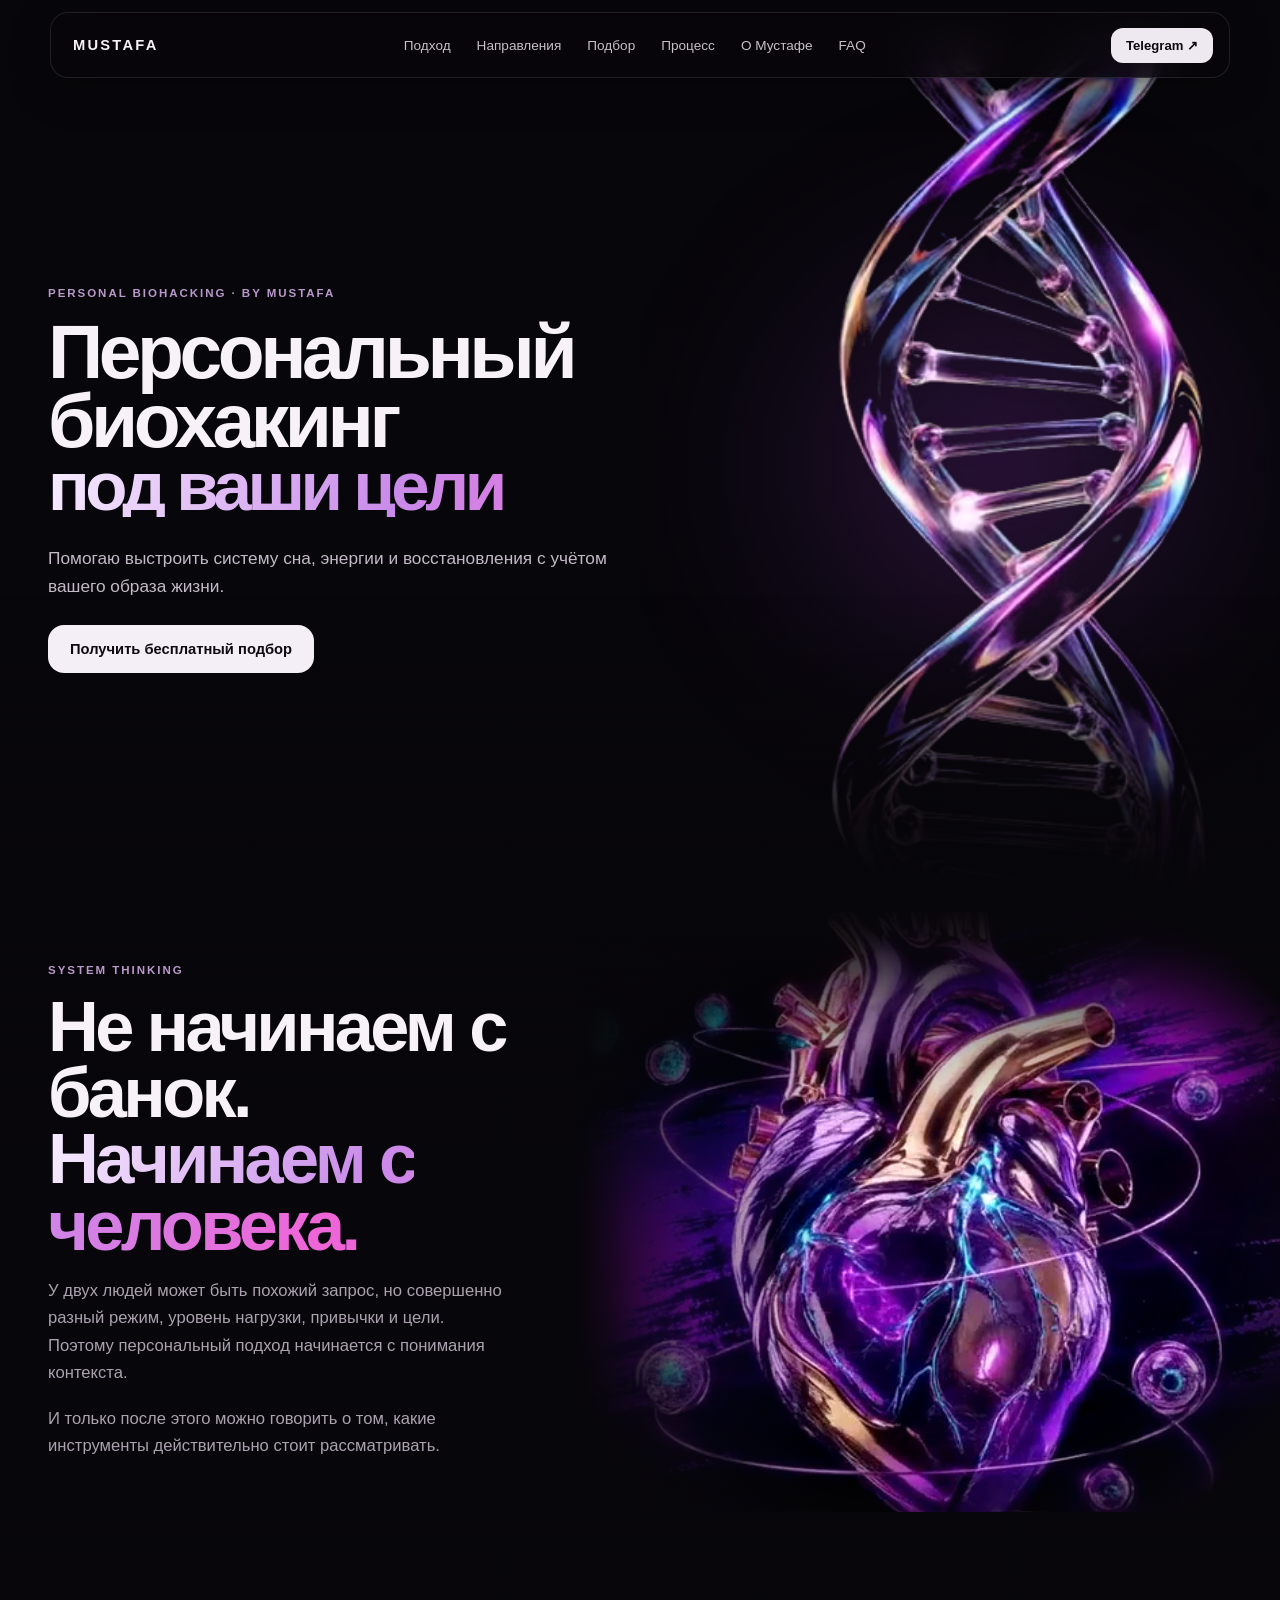
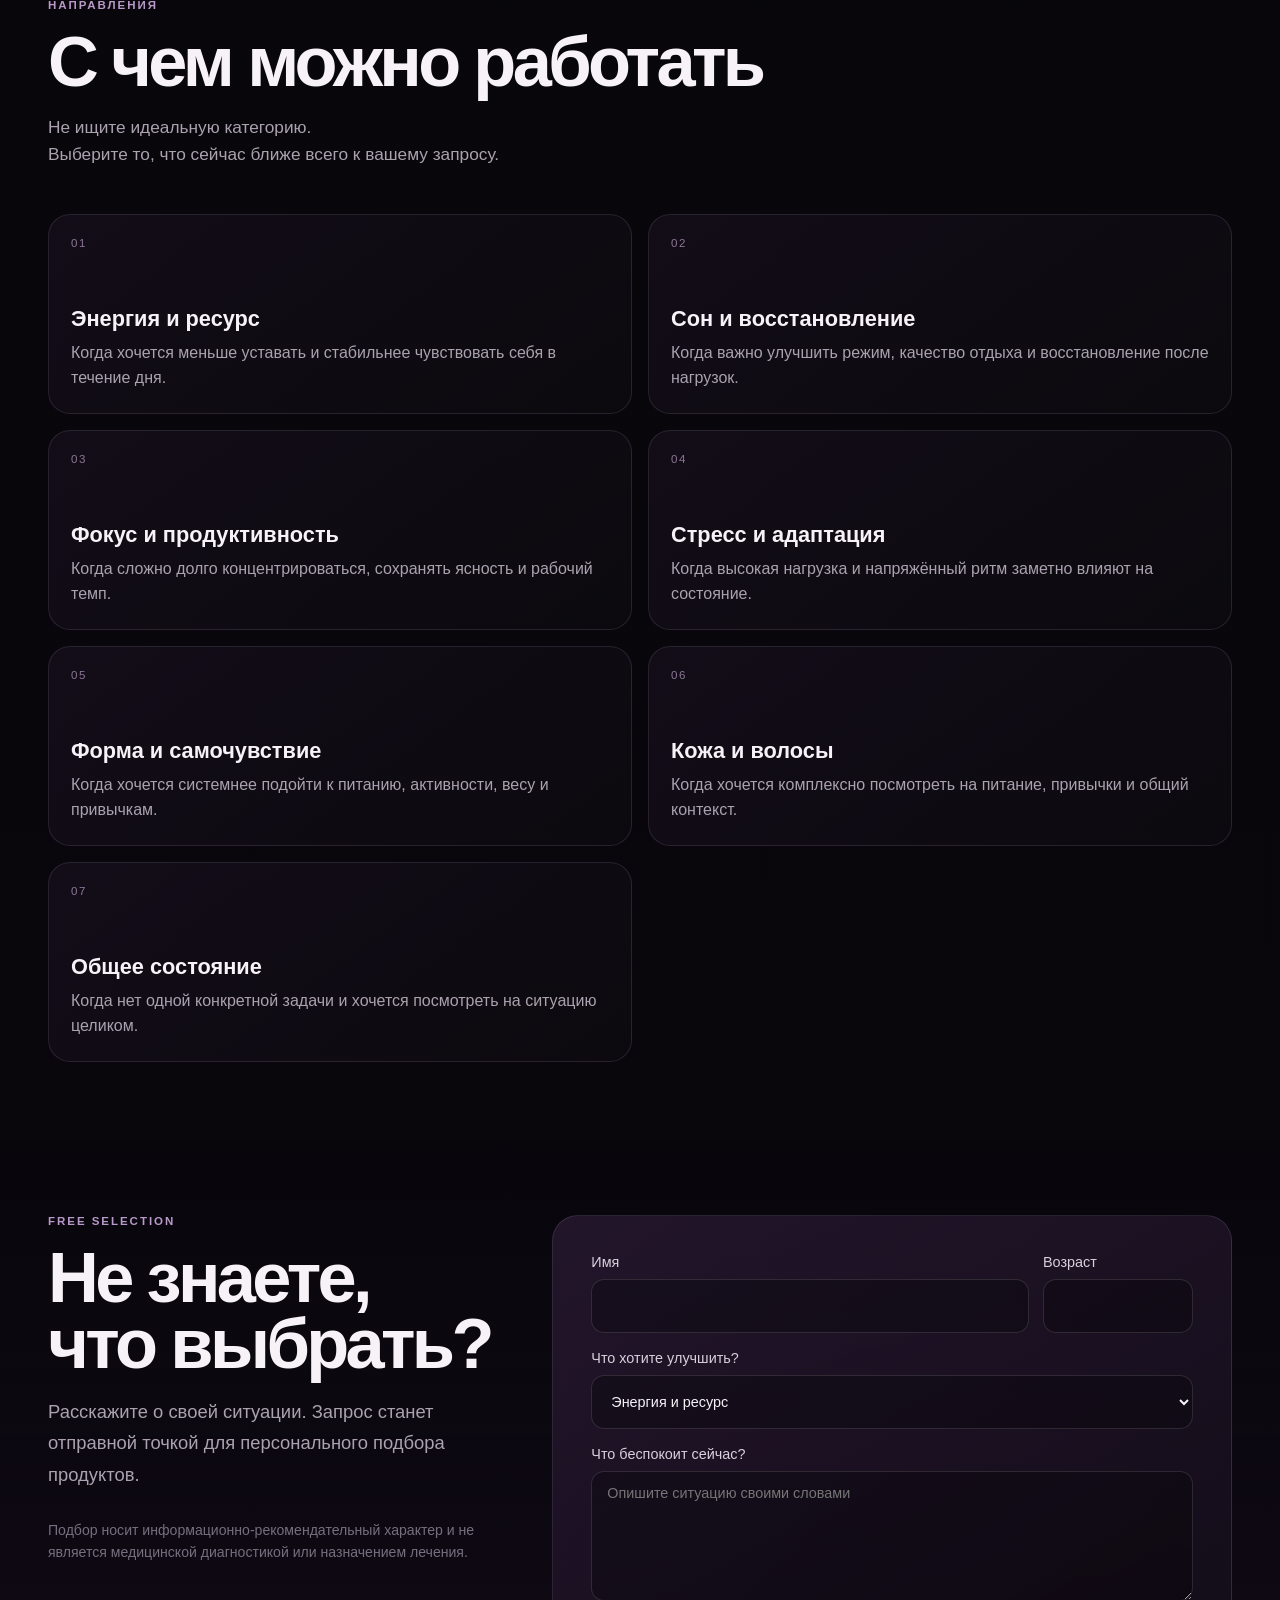
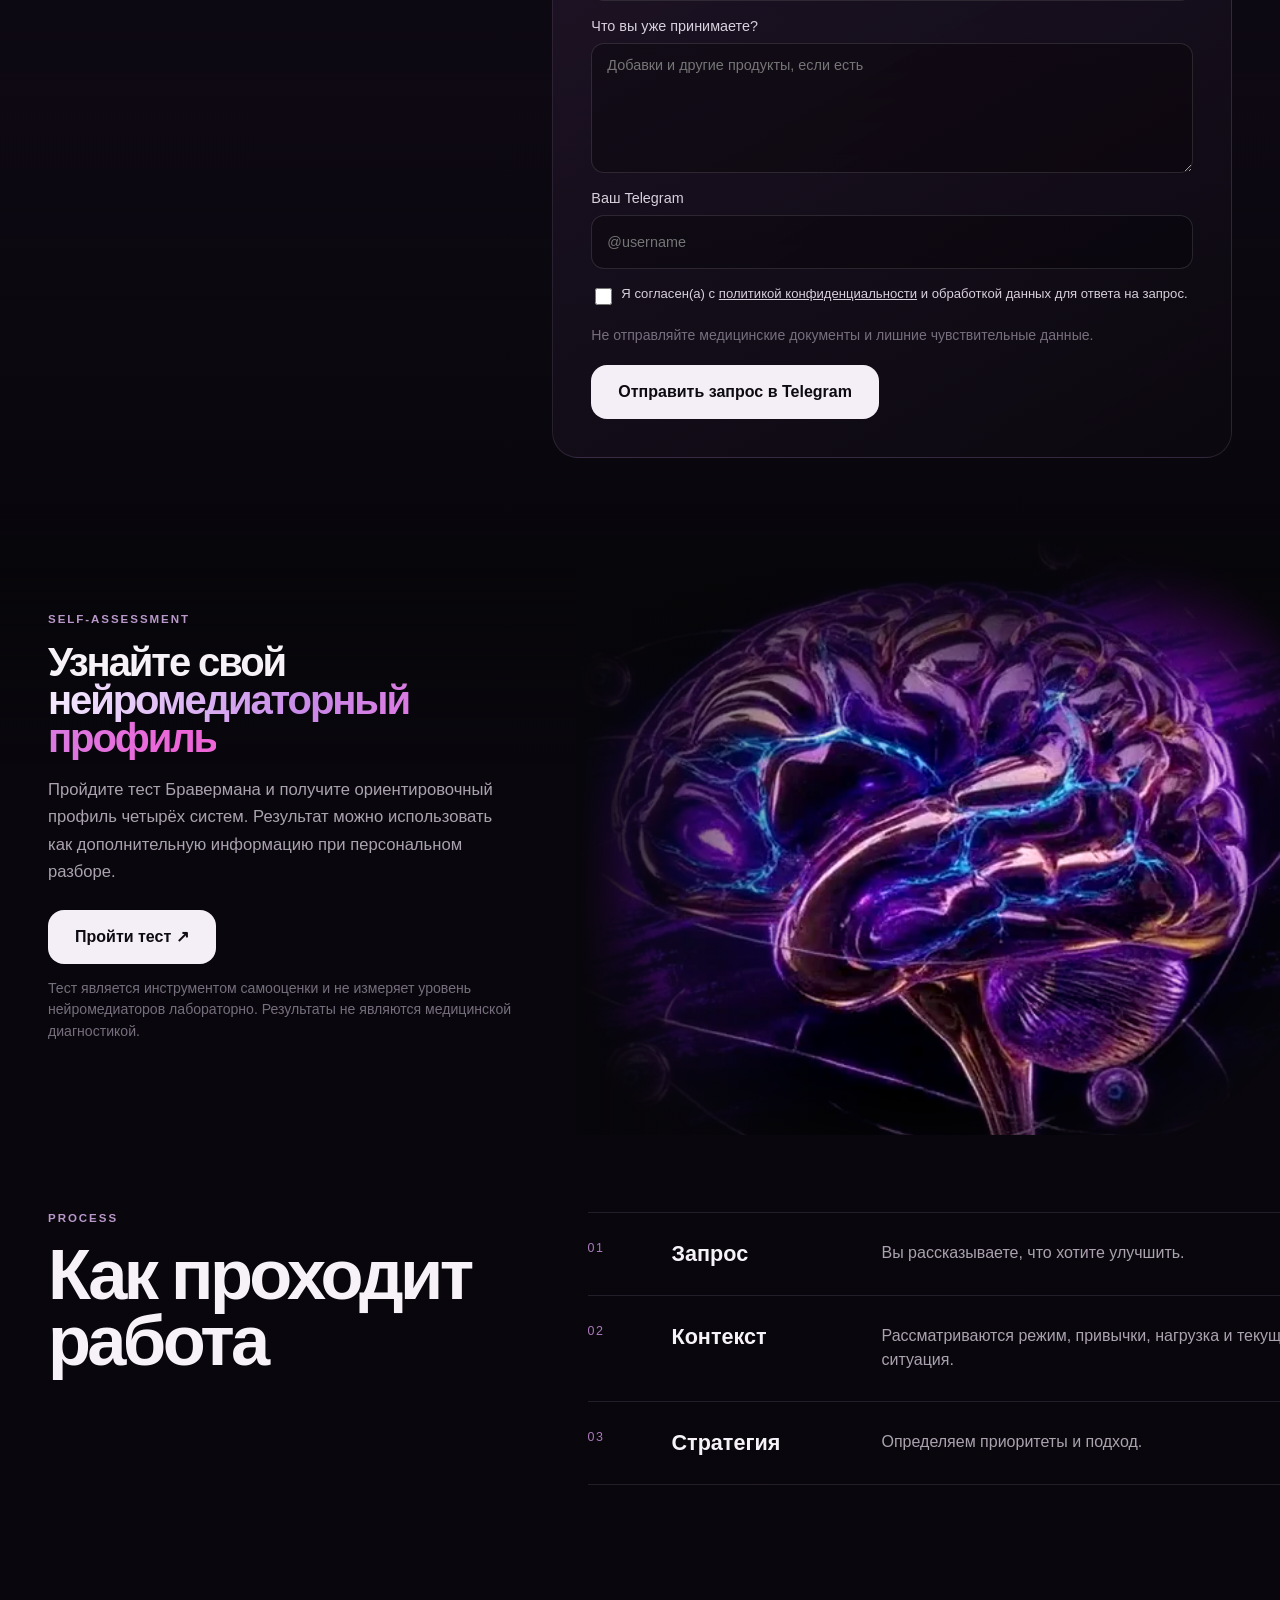
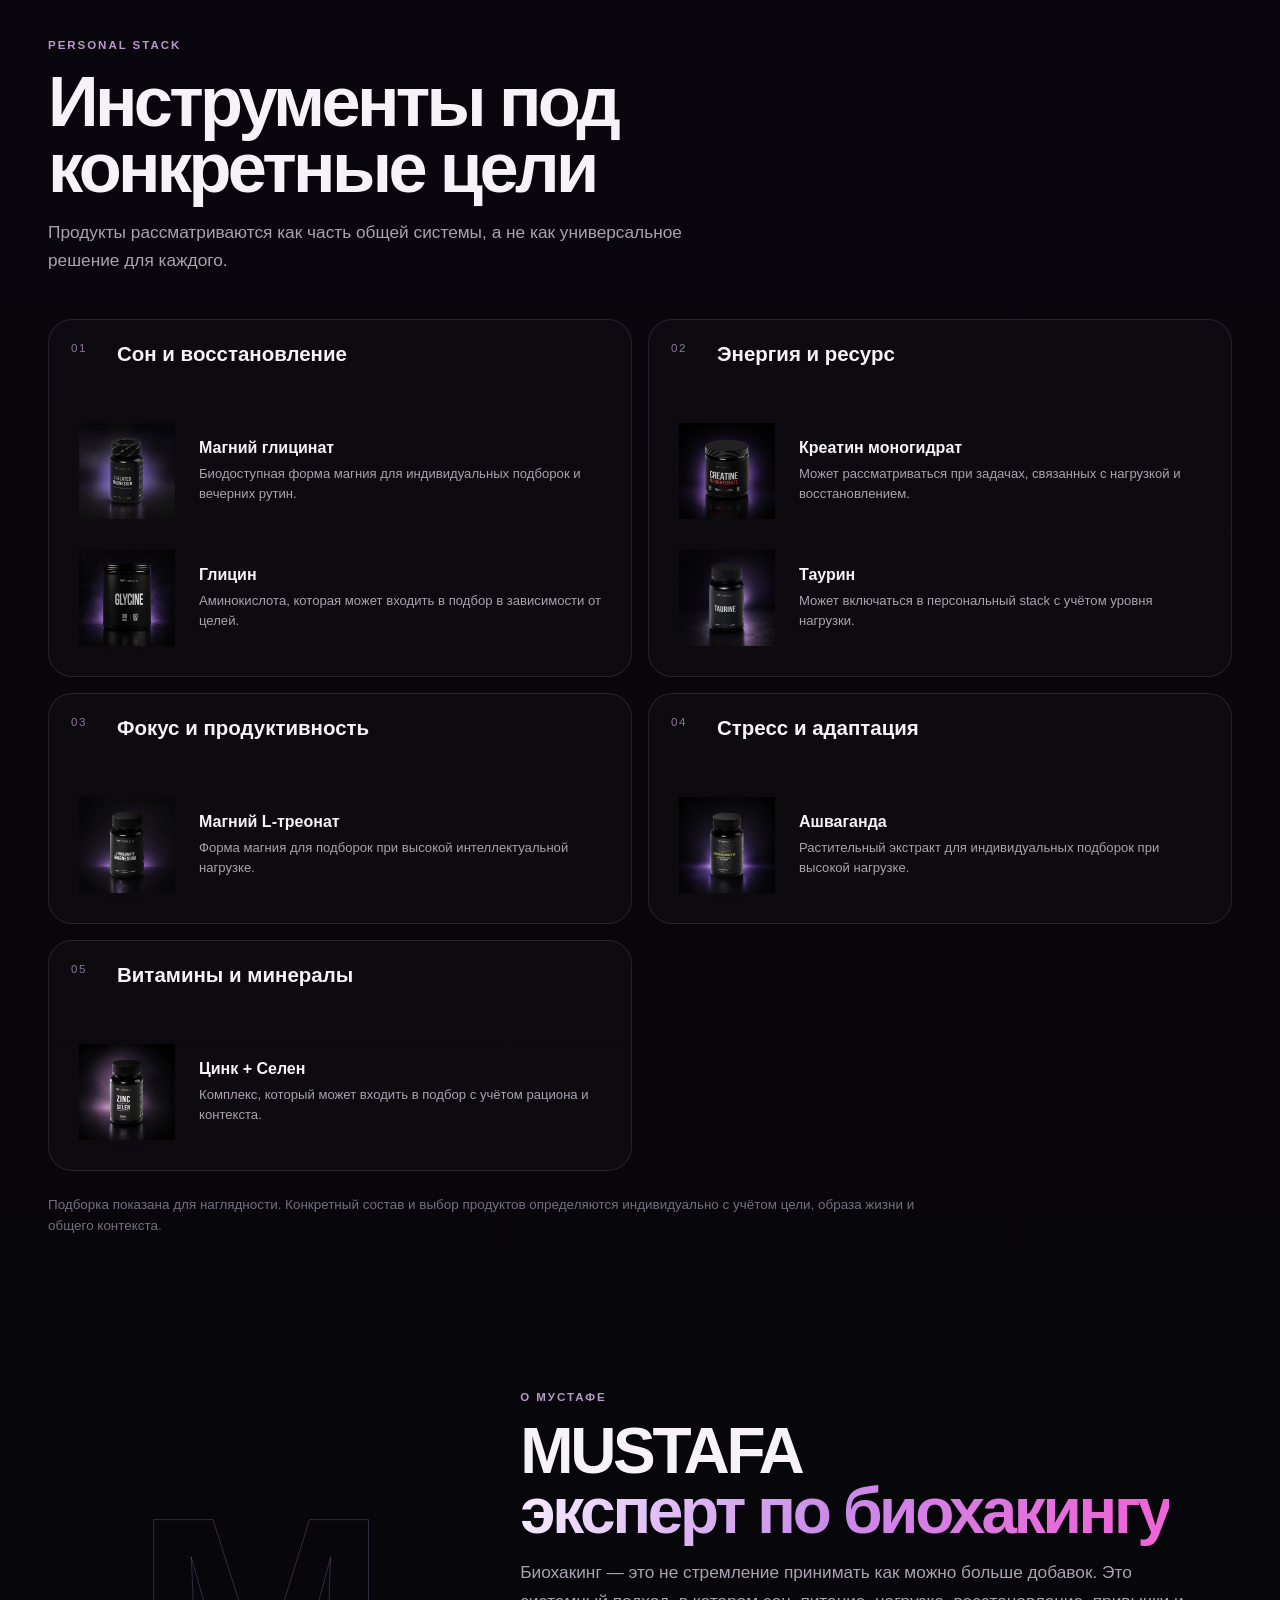
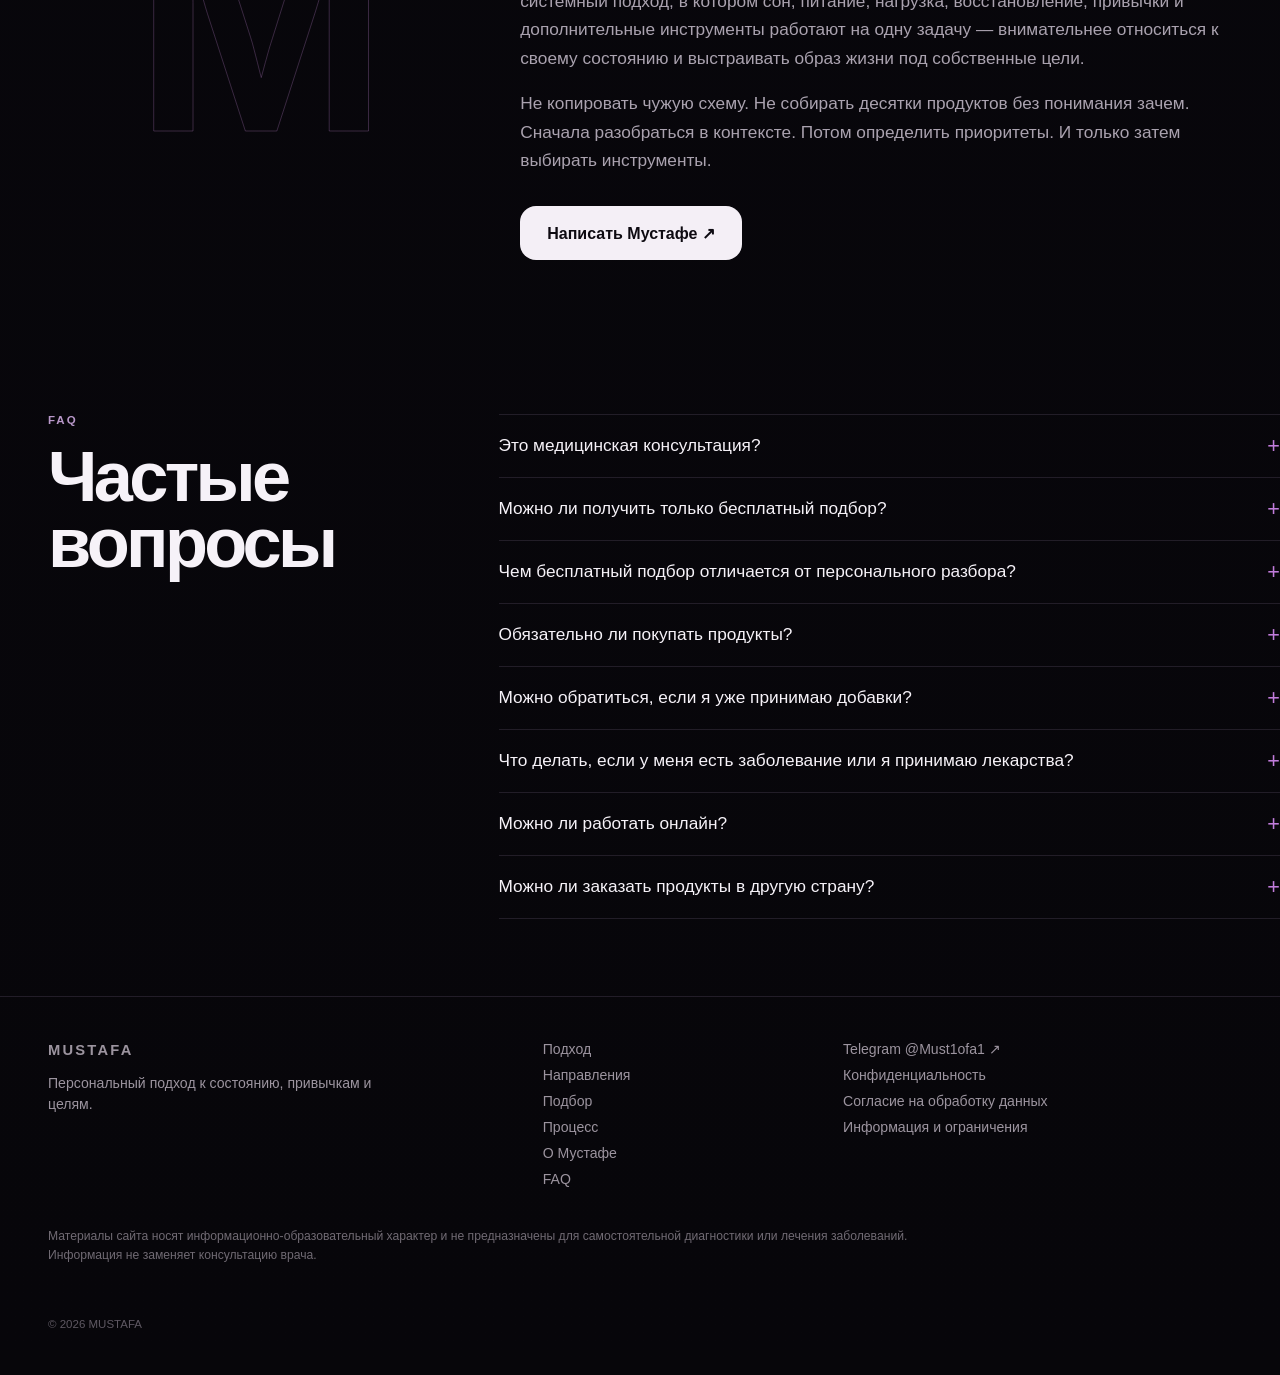
==== commit ad32d907: "Add files via upload" ====
--- a/index.html
+++ b/index.html
@@ -10,8 +10,8 @@
   <meta property="og:type" content="website">
   <meta property="og:image" content="assets/images/dna.jpg">
   <title>MUSTAFA — персональный биохакинг</title>
-  <link rel="stylesheet" href="styles.css">
-  <script src="app.js" defer></script>
+  <link rel="stylesheet" href="styles.css?v=20260825-5">
+  <script src="app.js?v=20260825-5" defer></script>
 </head>
 <body>
   <a class="skip-link" href="#main">Перейти к содержанию</a>
@@ -30,7 +30,7 @@
   <main id="main">
     <section class="hero" id="top">
       <div class="hero__visual" id="heroVisual" aria-hidden="true"><video class="hero__video" autoplay muted loop playsinline preload="metadata" poster="assets/images/dna-flow-poster.webp"><source src="assets/video/dna-flow.webm" type="video/webm"></video></div>
-      <div class="hero__content shell"><p class="eyebrow">PERSONAL BIOHACKING · BY MUSTAFA</p><h1 class="hero-title"><span class="hero-title__line">Персональный</span><span class="hero-title__line">биохакинг</span><em class="hero-title__line">под ваши цели</em></h1><p class="hero__lead">Помогаю выстроить систему сна, энергии и восстановления с учётом вашего образа жизни.</p><div class="hero__actions"><a class="button button--primary" href="#selection">Получить бесплатный подбор</a><a class="text-action" href="https://t.me/Must1ofa1" target="_blank" rel="noopener noreferrer">Персональный разбор <span>→</span></a></div></div>
+      <div class="hero__content shell"><p class="eyebrow">PERSONAL BIOHACKING · BY MUSTAFA</p><h1 class="hero-title"><span class="hero-title__line">Персональный</span><span class="hero-title__line">биохакинг</span><em class="hero-title__line">под ваши цели</em></h1><p class="hero__lead">Помогаю выстроить систему сна, энергии и восстановления с учётом вашего образа жизни.</p><div class="hero__actions"><a class="button button--primary" href="#selection">Получить бесплатный подбор</a></div></div>
     </section>
 
     <section class="media-section media-section--heart" id="system">
--- a/styles.css
+++ b/styles.css
@@ -18,9 +18,8 @@
 .section-head{max-width:860px;margin-bottom:clamp(30px,3.5vw,48px)}
 .section-head>p:last-child{max-width:650px;margin:18px 0 0;color:var(--muted);font-size:clamp(1rem,1.35vw,1.2rem);line-height:1.6}
 .button{min-height:54px;width:fit-content;padding:0 27px;border:0;border-radius:16px;display:inline-flex;align-items:center;justify-content:center;color:#0d0a11;background:#f4eff6;font-size:1rem;font-weight:730;cursor:pointer;transition:background .2s,color .2s;white-space:nowrap}
-.button:hover{background:#fff}.button:focus-visible,.text-action:focus-visible,.nav a:focus-visible,.menu:focus-visible,summary:focus-visible,input:focus-visible,textarea:focus-visible,select:focus-visible{outline:3px solid #d9a8ed;outline-offset:3px}
+.button:hover{background:#fff}.button:focus-visible,.nav a:focus-visible,.menu:focus-visible,summary:focus-visible,input:focus-visible,textarea:focus-visible,select:focus-visible{outline:3px solid #d9a8ed;outline-offset:3px}
 .button:disabled{cursor:wait;opacity:.68}
-.text-action{min-height:54px;padding:0 8px;display:inline-flex;align-items:center;gap:10px;color:#d3ccd7;font-weight:650;transition:color .2s}.text-action:hover{color:#fff}.text-action span{transition:transform .2s}.text-action:hover span{transform:translateX(4px)}
 .legal-note{color:var(--quiet)!important;font-size:.88rem!important;line-height:1.55!important}
 
 /* Intro */
@@ -46,7 +45,7 @@
 .hero-title{max-width:730px;margin:0;font-size:clamp(4rem,6vw,6.75rem);line-height:.9;letter-spacing:-.058em;font-weight:740}
 .hero-title__line{display:block;white-space:nowrap;overflow-wrap:normal;word-break:normal}.hero-title em{font-size:.9em}
 .hero__lead{max-width:600px;margin:28px 0 24px;color:#c2bac7;font-size:clamp(1.05rem,1.35vw,1.25rem);line-height:1.62}
-.hero__actions{display:flex;align-items:center;gap:16px;flex-wrap:wrap}
+.hero__actions{display:flex;align-items:center;gap:16px;flex-wrap:wrap}.hero__actions .button{min-height:48px;padding:0 22px;font-size:.92rem}
 .hero__visual{position:absolute;z-index:1;top:3%;right:-3%;bottom:0;width:59%;overflow:hidden;pointer-events:none}
 .hero__visual:before{content:"";position:absolute;inset:10% 0;background:radial-gradient(ellipse,rgba(157,57,206,.23),rgba(97,32,131,.06) 48%,transparent 72%);filter:blur(34px)}
 .hero__video{position:absolute;inset:0;width:100%;height:100%;display:block;object-fit:cover;object-position:center 36%;-webkit-mask-image:linear-gradient(to bottom,transparent 0%,#000 10%,#000 80%,transparent 100%);mask-image:linear-gradient(to bottom,transparent 0%,#000 10%,#000 80%,transparent 100%);filter:saturate(1.05) contrast(1.03)}
@@ -113,7 +112,7 @@
 @media(max-width:767px){
   :root{--pad:20px}.header{top:8px;width:calc(100% - 16px);height:60px;padding:0 8px 0 16px;border-radius:16px}.header__cta{display:none}.brand{font-size:.84rem}.intro__media{inset:-15% -70%;transform:rotate(52deg)}.intro__video{width:90vw;height:125vh}.intro__word{font-size:.9rem}.intro__skip{right:12px;top:12px}
   .section{padding:56px 0}.eyebrow{margin-bottom:11px;font-size:.65rem}.section-head{margin-bottom:26px}h2{font-size:clamp(2.65rem,11.5vw,4rem);line-height:.96}.section-head>p:last-child{margin-top:15px;font-size:1rem}
-  .hero{min-height:100svh;align-items:flex-start}.hero__content{padding-top:104px;padding-bottom:36px}.hero-title{max-width:100%;font-size:clamp(2.7rem,11.8vw,3.65rem);line-height:.92;letter-spacing:-.052em}.hero-title em{font-size:.94em}.hero__lead{max-width:84%;margin:20px 0 18px;font-size:1rem;line-height:1.55}.hero__actions{max-width:90%;align-items:flex-start;gap:5px}.hero__actions .button{width:auto;max-width:100%;min-height:50px;padding:0 20px;font-size:.9rem}.button{min-height:50px;padding:0 22px;font-size:.94rem}.text-action{min-height:48px}.hero__visual{top:auto;right:-18%;bottom:-3%;width:68%;height:47%;opacity:.72}.hero__video{object-position:center 37%;-webkit-mask-image:linear-gradient(to bottom,transparent,#000 20%,#000 77%,transparent);mask-image:linear-gradient(to bottom,transparent,#000 20%,#000 77%,transparent)}.hero:before{content:"";position:absolute;inset:42% 0 0;z-index:2;pointer-events:none;background:linear-gradient(110deg,var(--bg) 0%,rgba(7,6,10,.72) 35%,transparent 78%)}
+  .hero{min-height:100svh;align-items:flex-start}.hero__content{padding-top:104px;padding-bottom:36px}.hero-title{max-width:100%;font-size:clamp(2.7rem,11.8vw,3.65rem);line-height:.92;letter-spacing:-.052em}.hero-title em{font-size:.94em}.hero__lead{max-width:84%;margin:20px 0 18px;font-size:1rem;line-height:1.55}.hero__actions{max-width:90%;align-items:flex-start;gap:5px}.hero__actions .button{width:auto;max-width:100%;min-height:46px;padding:0 17px;font-size:.84rem}.button{min-height:50px;padding:0 22px;font-size:.94rem}.hero__visual{inset:0;width:100%;height:100%;opacity:.52}.hero__visual:before{inset:0;background:radial-gradient(ellipse at 78% 48%,rgba(157,57,206,.25),rgba(97,32,131,.07) 45%,transparent 72%)}.hero__video{object-position:72% center;transform:scale(1.06);-webkit-mask-image:linear-gradient(to bottom,rgba(0,0,0,.88),#000 16%,#000 78%,transparent 100%);mask-image:linear-gradient(to bottom,rgba(0,0,0,.88),#000 16%,#000 78%,transparent 100%)}.hero:before{content:"";position:absolute;inset:0;z-index:2;pointer-events:none;background:linear-gradient(100deg,rgba(7,6,10,.96) 0%,rgba(7,6,10,.84) 38%,rgba(7,6,10,.42) 68%,rgba(7,6,10,.14) 100%)}
   .section-visual,.media-section--brain .section-visual{width:100vw;height:380px;margin-left:calc(50% - 50vw)}.section-video{object-fit:cover;-webkit-mask-image:radial-gradient(ellipse at center,#000 45%,rgba(0,0,0,.88) 65%,transparent 93%);mask-image:radial-gradient(ellipse at center,#000 45%,rgba(0,0,0,.88) 65%,transparent 93%)}.section-copy,.media-section--brain .section-copy{padding:12px var(--pad) 56px}.section-copy p:not(.eyebrow,.legal-note){font-size:1rem;line-height:1.6}.section-copy .button{margin-top:21px}.media-section--brain h2{font-size:clamp(1.65rem,7.8vw,2.85rem);line-height:.98;letter-spacing:-.045em}
   .media-section--heart .section-copy{padding:56px var(--pad) 8px}.media-section--heart .section-visual{width:100vw;height:380px;margin-left:calc(50% - 50vw)}
   .goal-grid,.product-grid{grid-template-columns:1fr;gap:12px}.goal-card{min-height:154px;padding:19px}.goal-card h3{font-size:1.45rem}.goal-card p{font-size:1rem}
@@ -125,7 +124,7 @@
 
 /* below 480 */
 @media(max-width:479px){
-  :root{--pad:18px}.hero-title{font-size:clamp(2.45rem,11.8vw,3.2rem)}.hero__lead{max-width:92%}.hero__actions{max-width:100%;align-items:flex-start;flex-direction:column}.hero__actions .button{width:auto;max-width:100%;min-height:48px;padding:0 17px;font-size:.86rem;white-space:nowrap}.text-action{padding-left:2px}.hero__visual{width:67%;right:-21%;height:45%;bottom:-2%}
+  :root{--pad:18px}.hero-title{font-size:clamp(2.45rem,11.8vw,3.2rem)}.hero__lead{max-width:92%}.hero__actions{max-width:100%;align-items:flex-start;flex-direction:column}.hero__actions .button{width:auto;max-width:100%;min-height:44px;padding:0 15px;font-size:.8rem;white-space:nowrap}.hero__visual{inset:0;width:100%;height:100%}.hero__video{object-position:70% center}
   .section{padding:52px 0}.section-visual,.media-section--heart .section-visual,.media-section--brain .section-visual{height:330px}.goal-card{min-height:148px}.product-item{grid-template-columns:104px 1fr;gap:13px}.product-visual{height:104px}.product-category__head{min-height:48px}.lead-form{padding:20px}.lead-form .button{width:100%;white-space:normal}.faq-list summary{font-size:1rem}
 }
 
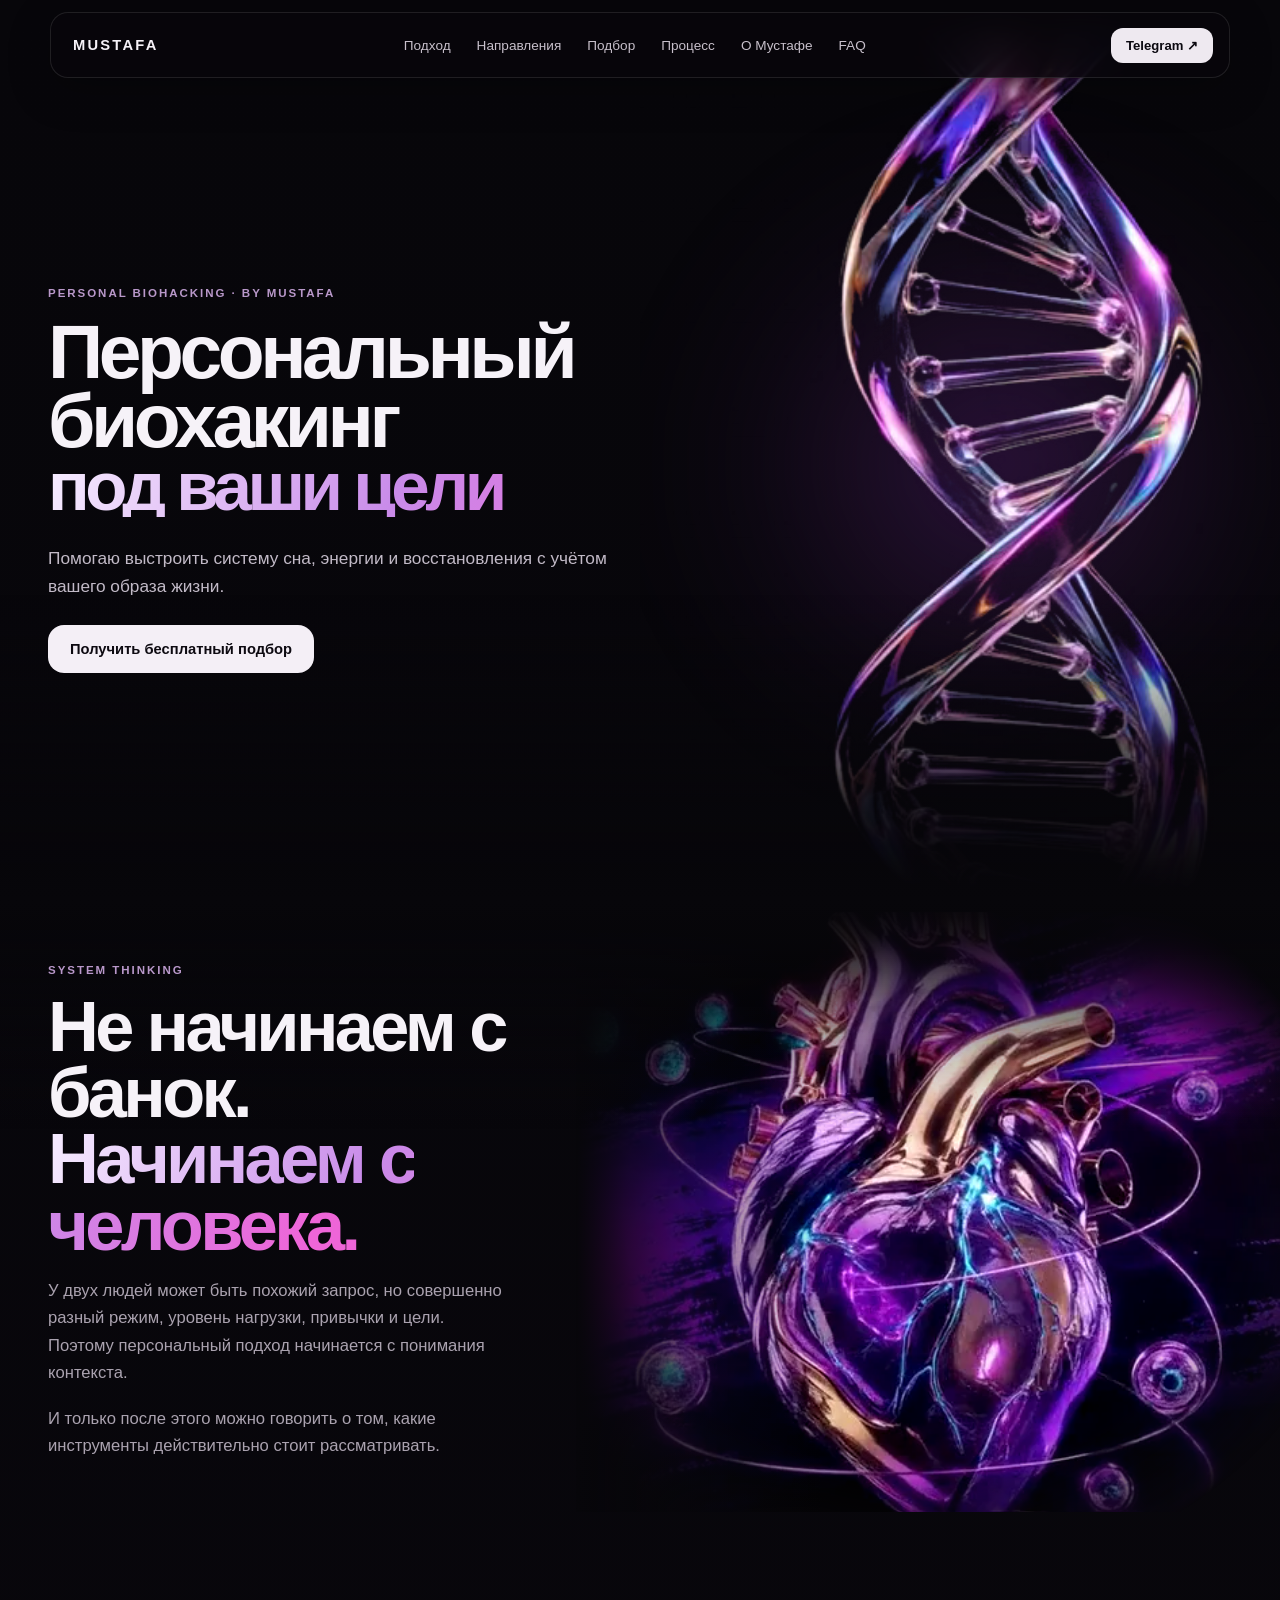
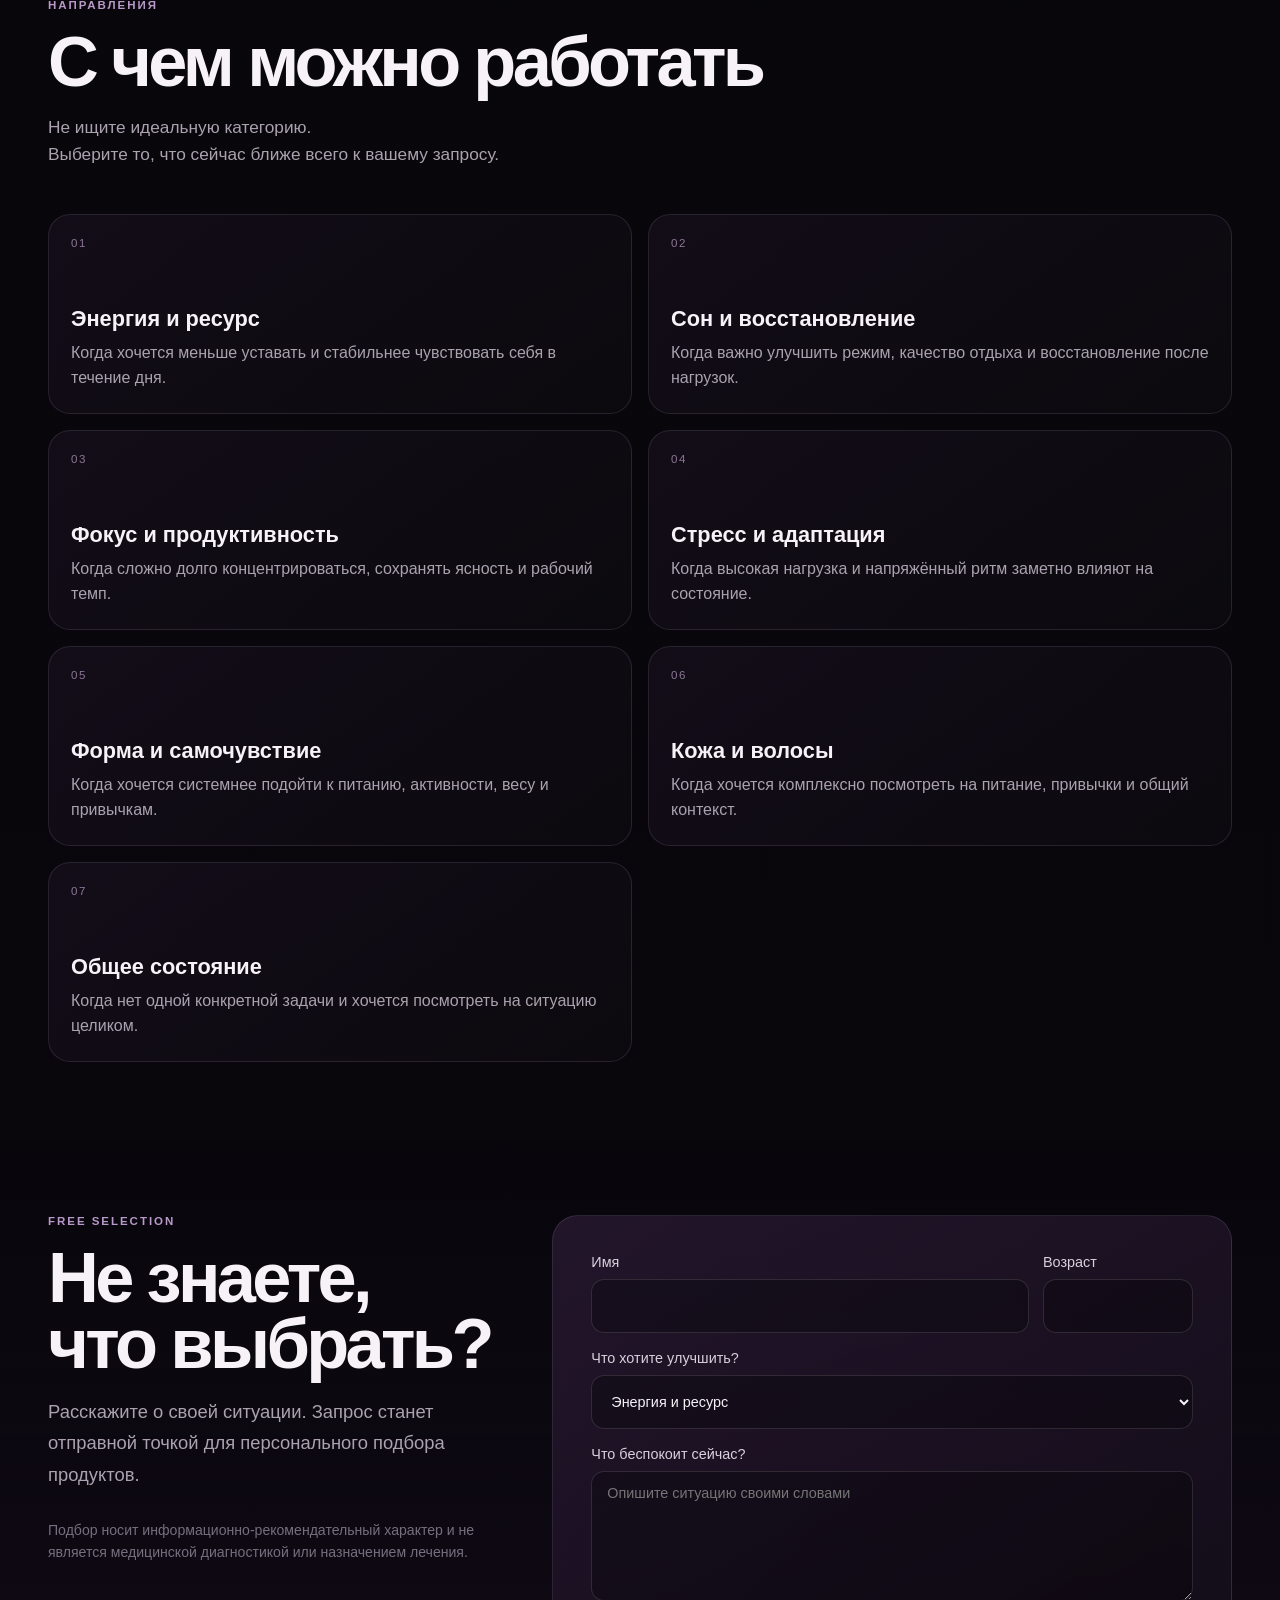
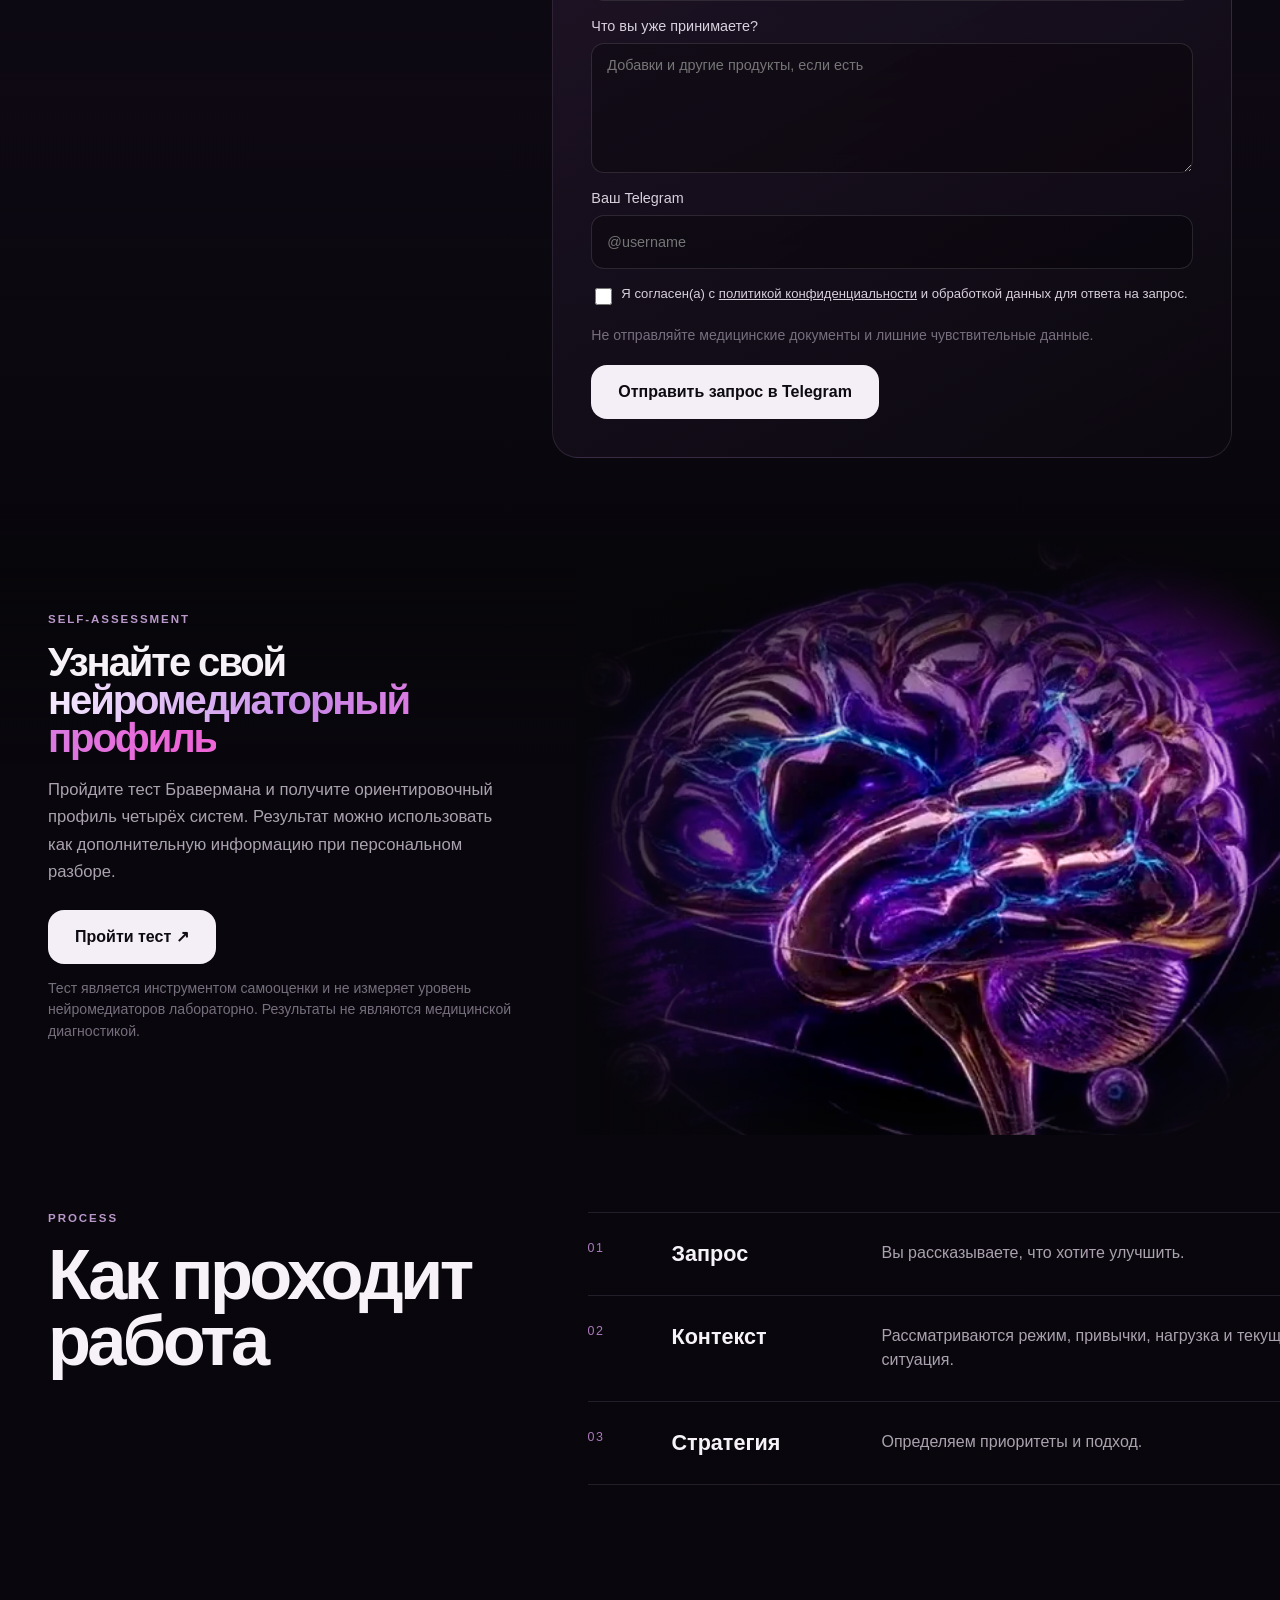
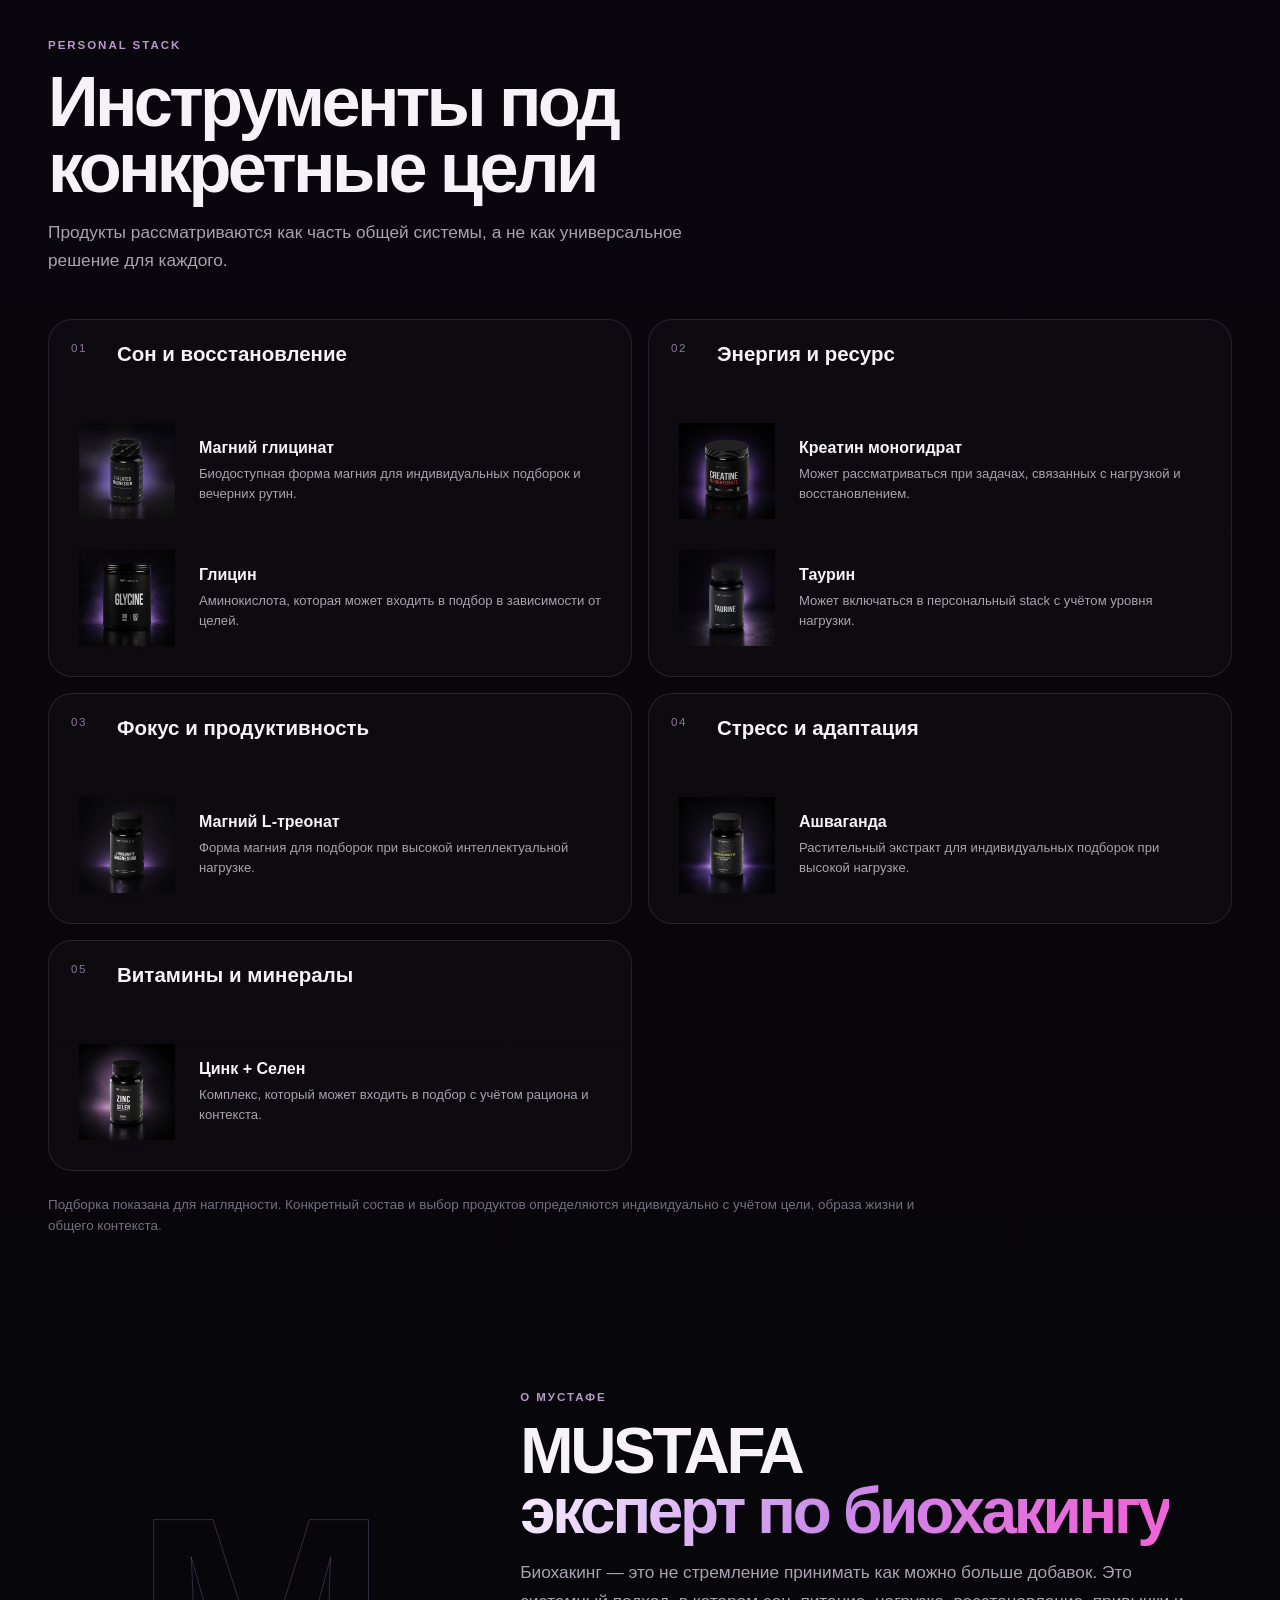
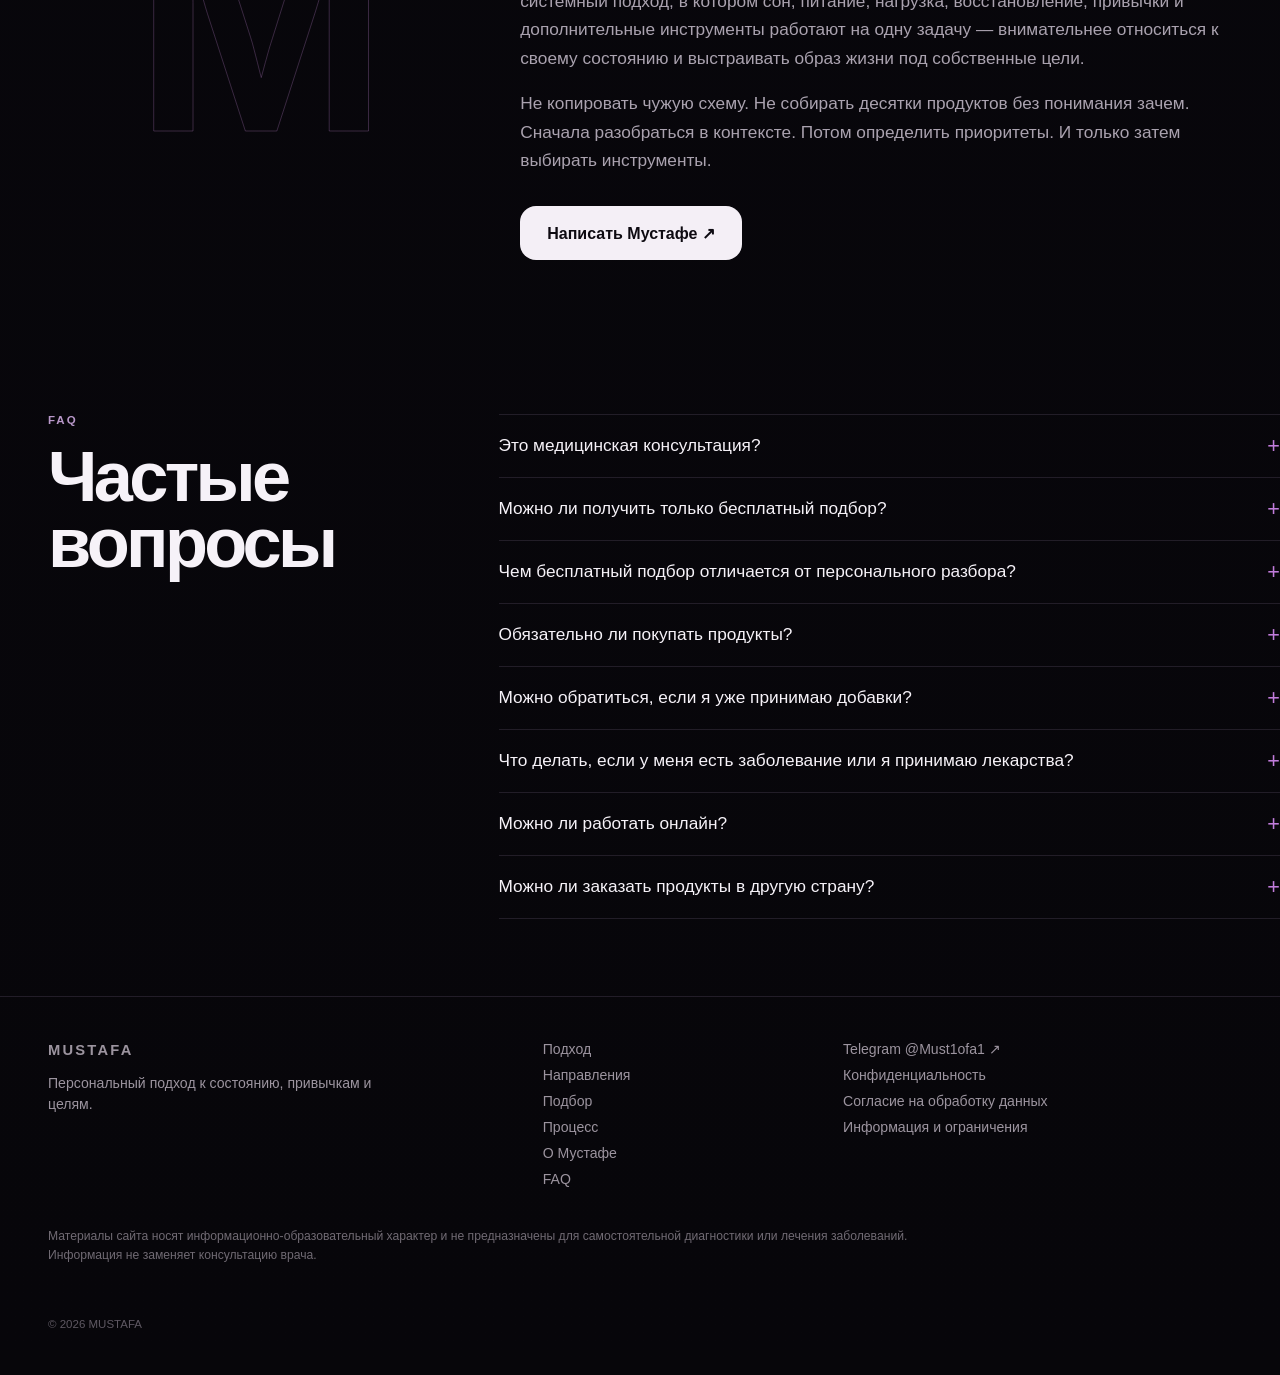
==== commit b5e52cce: "Add files via upload" ====
--- a/index.html
+++ b/index.html
@@ -10,8 +10,8 @@
   <meta property="og:type" content="website">
   <meta property="og:image" content="assets/images/dna.jpg">
   <title>MUSTAFA — персональный биохакинг</title>
-  <link rel="stylesheet" href="styles.css?v=20260825-5">
-  <script src="app.js?v=20260825-5" defer></script>
+  <link rel="stylesheet" href="styles.css?v=20260825-6">
+  <script src="app.js?v=20260825-6" defer></script>
 </head>
 <body>
   <a class="skip-link" href="#main">Перейти к содержанию</a>
--- a/styles.css
+++ b/styles.css
@@ -112,9 +112,9 @@
 @media(max-width:767px){
   :root{--pad:20px}.header{top:8px;width:calc(100% - 16px);height:60px;padding:0 8px 0 16px;border-radius:16px}.header__cta{display:none}.brand{font-size:.84rem}.intro__media{inset:-15% -70%;transform:rotate(52deg)}.intro__video{width:90vw;height:125vh}.intro__word{font-size:.9rem}.intro__skip{right:12px;top:12px}
   .section{padding:56px 0}.eyebrow{margin-bottom:11px;font-size:.65rem}.section-head{margin-bottom:26px}h2{font-size:clamp(2.65rem,11.5vw,4rem);line-height:.96}.section-head>p:last-child{margin-top:15px;font-size:1rem}
-  .hero{min-height:100svh;align-items:flex-start}.hero__content{padding-top:104px;padding-bottom:36px}.hero-title{max-width:100%;font-size:clamp(2.7rem,11.8vw,3.65rem);line-height:.92;letter-spacing:-.052em}.hero-title em{font-size:.94em}.hero__lead{max-width:84%;margin:20px 0 18px;font-size:1rem;line-height:1.55}.hero__actions{max-width:90%;align-items:flex-start;gap:5px}.hero__actions .button{width:auto;max-width:100%;min-height:46px;padding:0 17px;font-size:.84rem}.button{min-height:50px;padding:0 22px;font-size:.94rem}.hero__visual{inset:0;width:100%;height:100%;opacity:.52}.hero__visual:before{inset:0;background:radial-gradient(ellipse at 78% 48%,rgba(157,57,206,.25),rgba(97,32,131,.07) 45%,transparent 72%)}.hero__video{object-position:72% center;transform:scale(1.06);-webkit-mask-image:linear-gradient(to bottom,rgba(0,0,0,.88),#000 16%,#000 78%,transparent 100%);mask-image:linear-gradient(to bottom,rgba(0,0,0,.88),#000 16%,#000 78%,transparent 100%)}.hero:before{content:"";position:absolute;inset:0;z-index:2;pointer-events:none;background:linear-gradient(100deg,rgba(7,6,10,.96) 0%,rgba(7,6,10,.84) 38%,rgba(7,6,10,.42) 68%,rgba(7,6,10,.14) 100%)}
+  .hero{min-height:clamp(640px,82svh,760px);align-items:flex-start}.hero__content{padding-top:104px;padding-bottom:28px}.hero-title{max-width:100%;font-size:clamp(2.7rem,11.8vw,3.65rem);line-height:.92;letter-spacing:-.052em}.hero-title em{font-size:.94em}.hero__lead{max-width:84%;margin:20px 0 18px;font-size:1rem;line-height:1.55}.hero__actions{max-width:90%;align-items:flex-start;gap:5px}.hero__actions .button{width:auto;max-width:100%;min-height:46px;padding:0 17px;font-size:.84rem}.button{min-height:50px;padding:0 22px;font-size:.94rem}.hero__visual{inset:0;width:100%;height:100%;opacity:.52}.hero__visual:before{inset:0;background:radial-gradient(ellipse at 78% 48%,rgba(157,57,206,.25),rgba(97,32,131,.07) 45%,transparent 72%)}.hero__video{object-position:72% center;transform:scale(1.06);-webkit-mask-image:linear-gradient(to bottom,rgba(0,0,0,.88),#000 16%,#000 78%,transparent 100%);mask-image:linear-gradient(to bottom,rgba(0,0,0,.88),#000 16%,#000 78%,transparent 100%)}.hero:before{content:"";position:absolute;inset:0;z-index:2;pointer-events:none;background:linear-gradient(100deg,rgba(7,6,10,.96) 0%,rgba(7,6,10,.84) 38%,rgba(7,6,10,.42) 68%,rgba(7,6,10,.14) 100%)}
   .section-visual,.media-section--brain .section-visual{width:100vw;height:380px;margin-left:calc(50% - 50vw)}.section-video{object-fit:cover;-webkit-mask-image:radial-gradient(ellipse at center,#000 45%,rgba(0,0,0,.88) 65%,transparent 93%);mask-image:radial-gradient(ellipse at center,#000 45%,rgba(0,0,0,.88) 65%,transparent 93%)}.section-copy,.media-section--brain .section-copy{padding:12px var(--pad) 56px}.section-copy p:not(.eyebrow,.legal-note){font-size:1rem;line-height:1.6}.section-copy .button{margin-top:21px}.media-section--brain h2{font-size:clamp(1.65rem,7.8vw,2.85rem);line-height:.98;letter-spacing:-.045em}
-  .media-section--heart .section-copy{padding:56px var(--pad) 8px}.media-section--heart .section-visual{width:100vw;height:380px;margin-left:calc(50% - 50vw)}
+  .media-section--heart .section-copy{padding:42px var(--pad) 8px}.media-section--heart .section-visual{width:100vw;height:380px;margin-left:calc(50% - 50vw)}
   .goal-grid,.product-grid{grid-template-columns:1fr;gap:12px}.goal-card{min-height:154px;padding:19px}.goal-card h3{font-size:1.45rem}.goal-card p{font-size:1rem}
   .form-row{grid-template-columns:1fr}.lead-form{padding:22px;border-radius:22px}.lead-form input,.lead-form textarea,.lead-form select{font-size:16px}.lead-form textarea{min-height:130px}.selection__intro .legal-note{margin-top:22px}
   .timeline article{grid-template-columns:50px 1fr;gap:12px;padding:20px 0}.timeline h3{font-size:1.25rem}.timeline p{grid-column:2;font-size:.95rem}
@@ -124,7 +124,7 @@
 
 /* below 480 */
 @media(max-width:479px){
-  :root{--pad:18px}.hero-title{font-size:clamp(2.45rem,11.8vw,3.2rem)}.hero__lead{max-width:92%}.hero__actions{max-width:100%;align-items:flex-start;flex-direction:column}.hero__actions .button{width:auto;max-width:100%;min-height:44px;padding:0 15px;font-size:.8rem;white-space:nowrap}.hero__visual{inset:0;width:100%;height:100%}.hero__video{object-position:70% center}
+  :root{--pad:18px}.hero{min-height:clamp(610px,82svh,720px)}.hero-title{font-size:clamp(2.45rem,11.8vw,3.2rem)}.hero__lead{max-width:92%}.hero__actions{max-width:100%;align-items:flex-start;flex-direction:column}.hero__actions .button{width:auto;max-width:100%;min-height:44px;padding:0 15px;font-size:.8rem;white-space:nowrap}.hero__visual{inset:0;width:100%;height:100%}.hero__video{object-position:70% center}
   .section{padding:52px 0}.section-visual,.media-section--heart .section-visual,.media-section--brain .section-visual{height:330px}.goal-card{min-height:148px}.product-item{grid-template-columns:104px 1fr;gap:13px}.product-visual{height:104px}.product-category__head{min-height:48px}.lead-form{padding:20px}.lead-form .button{width:100%;white-space:normal}.faq-list summary{font-size:1rem}
 }
 
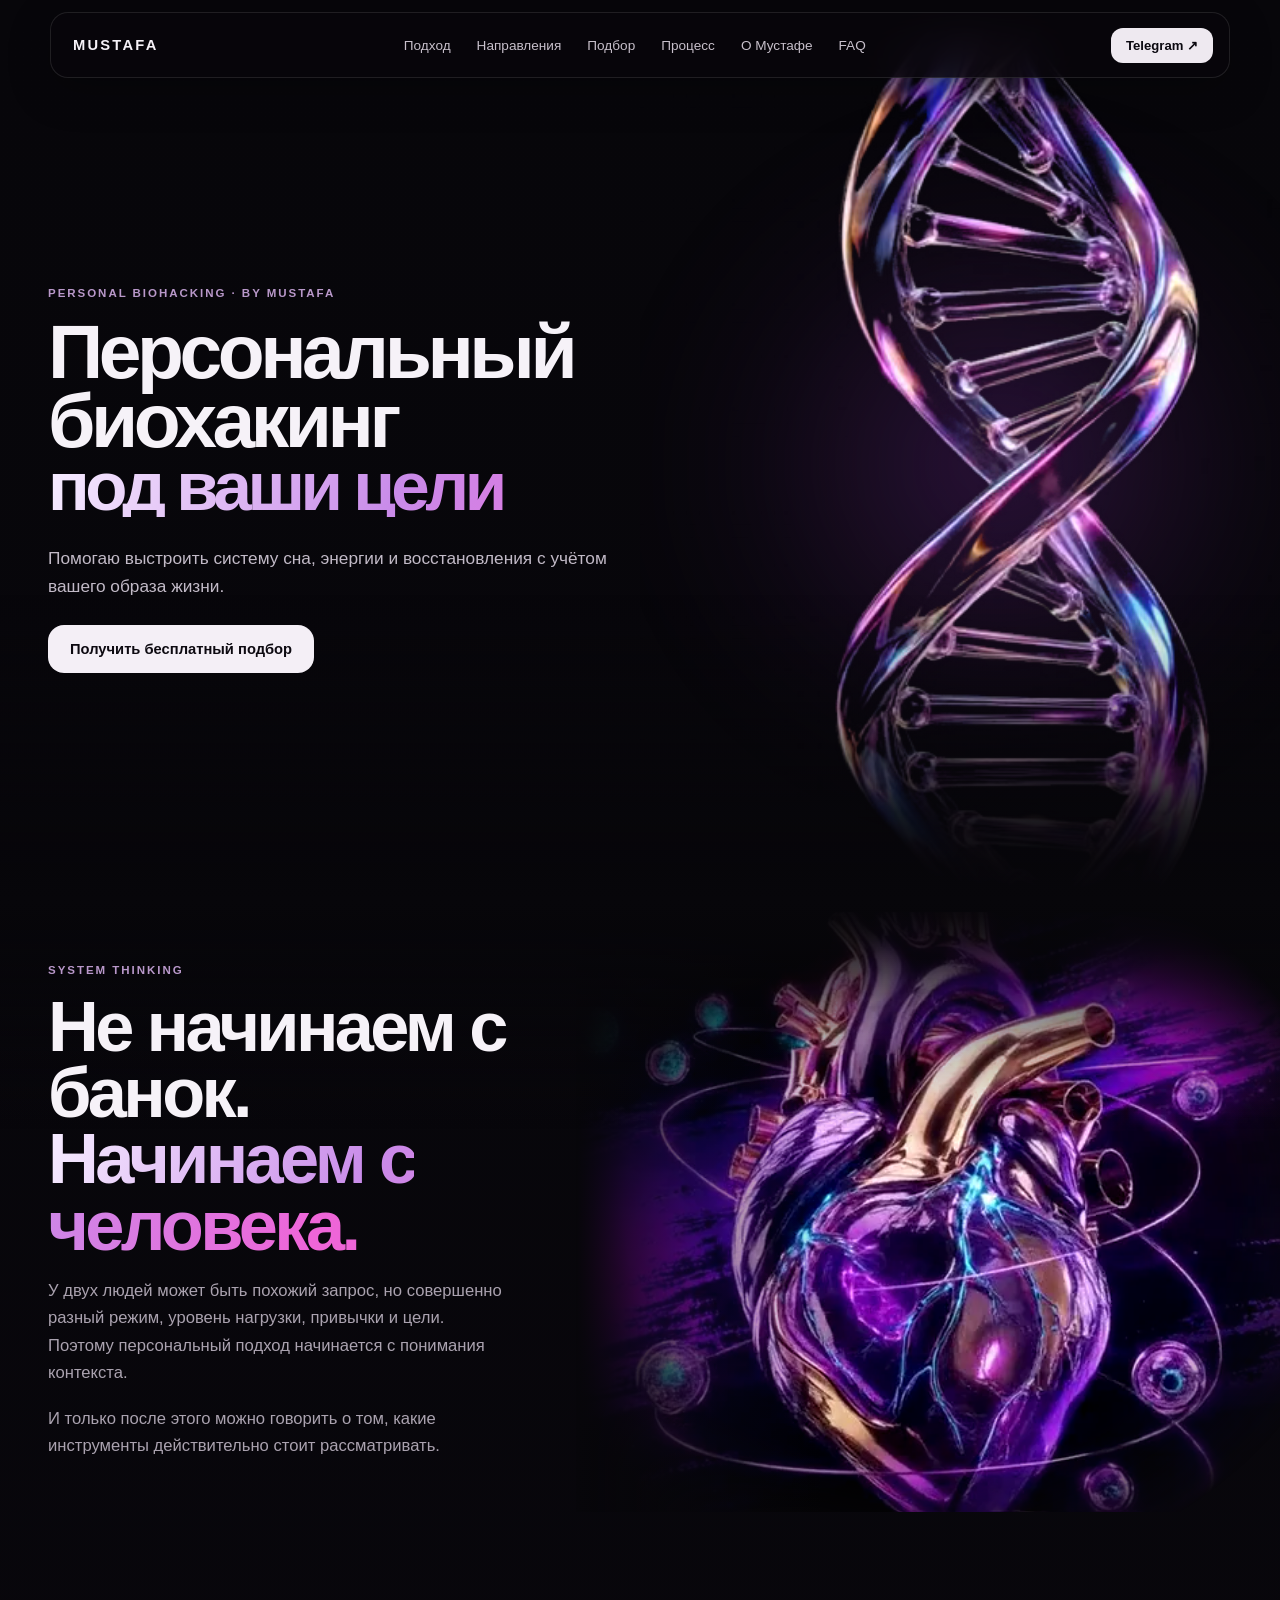
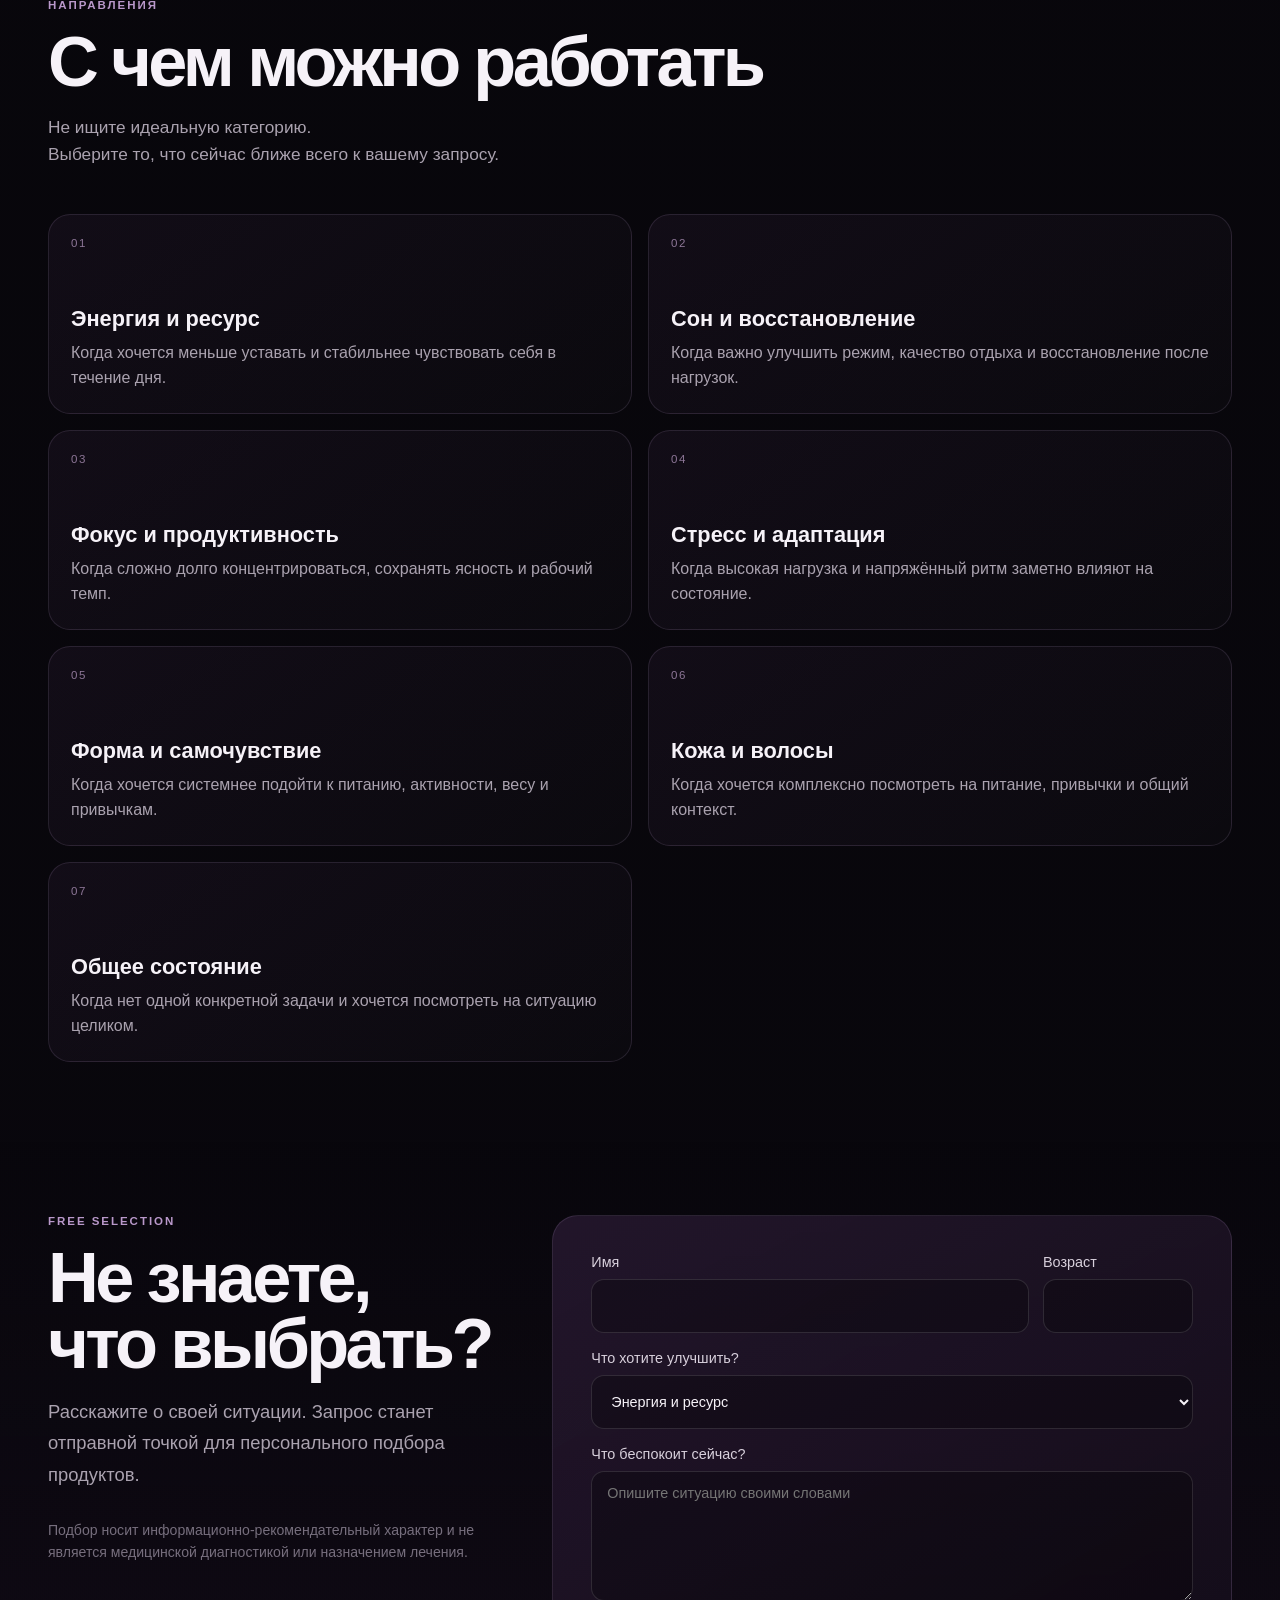
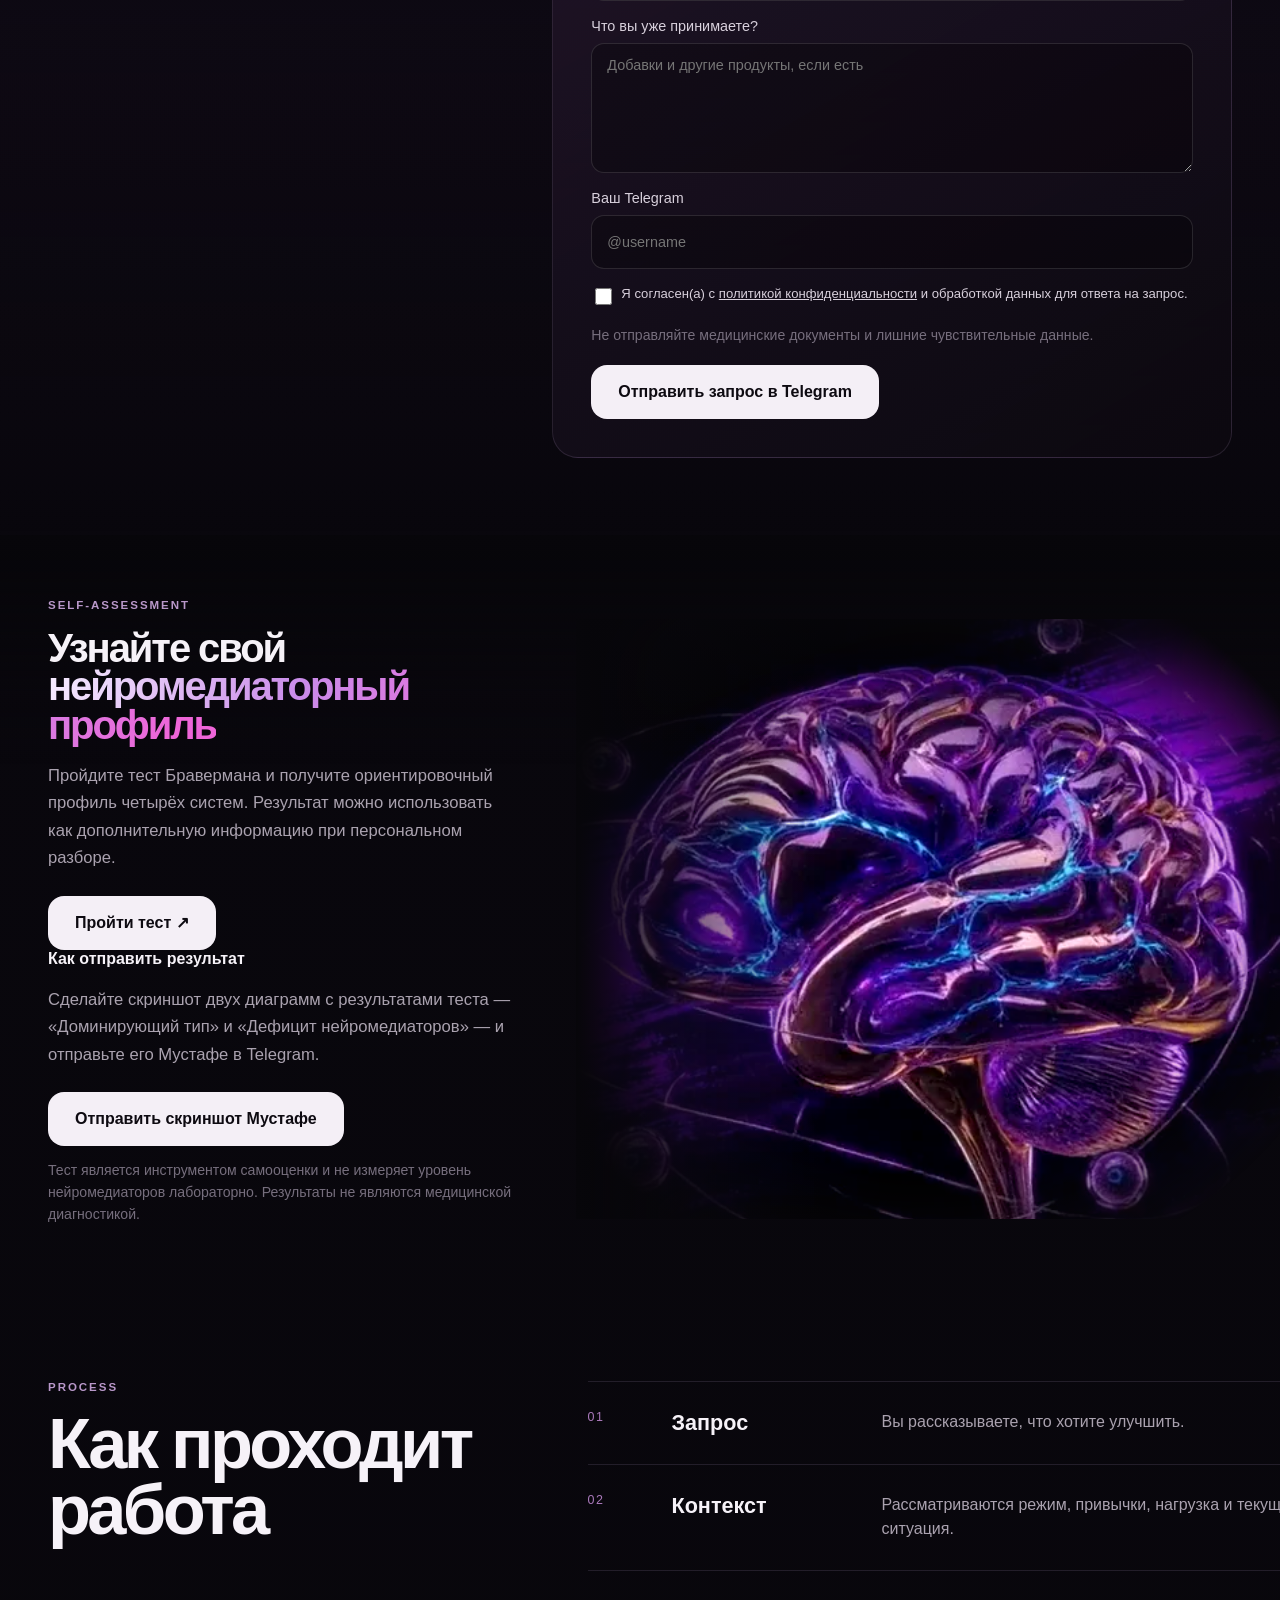
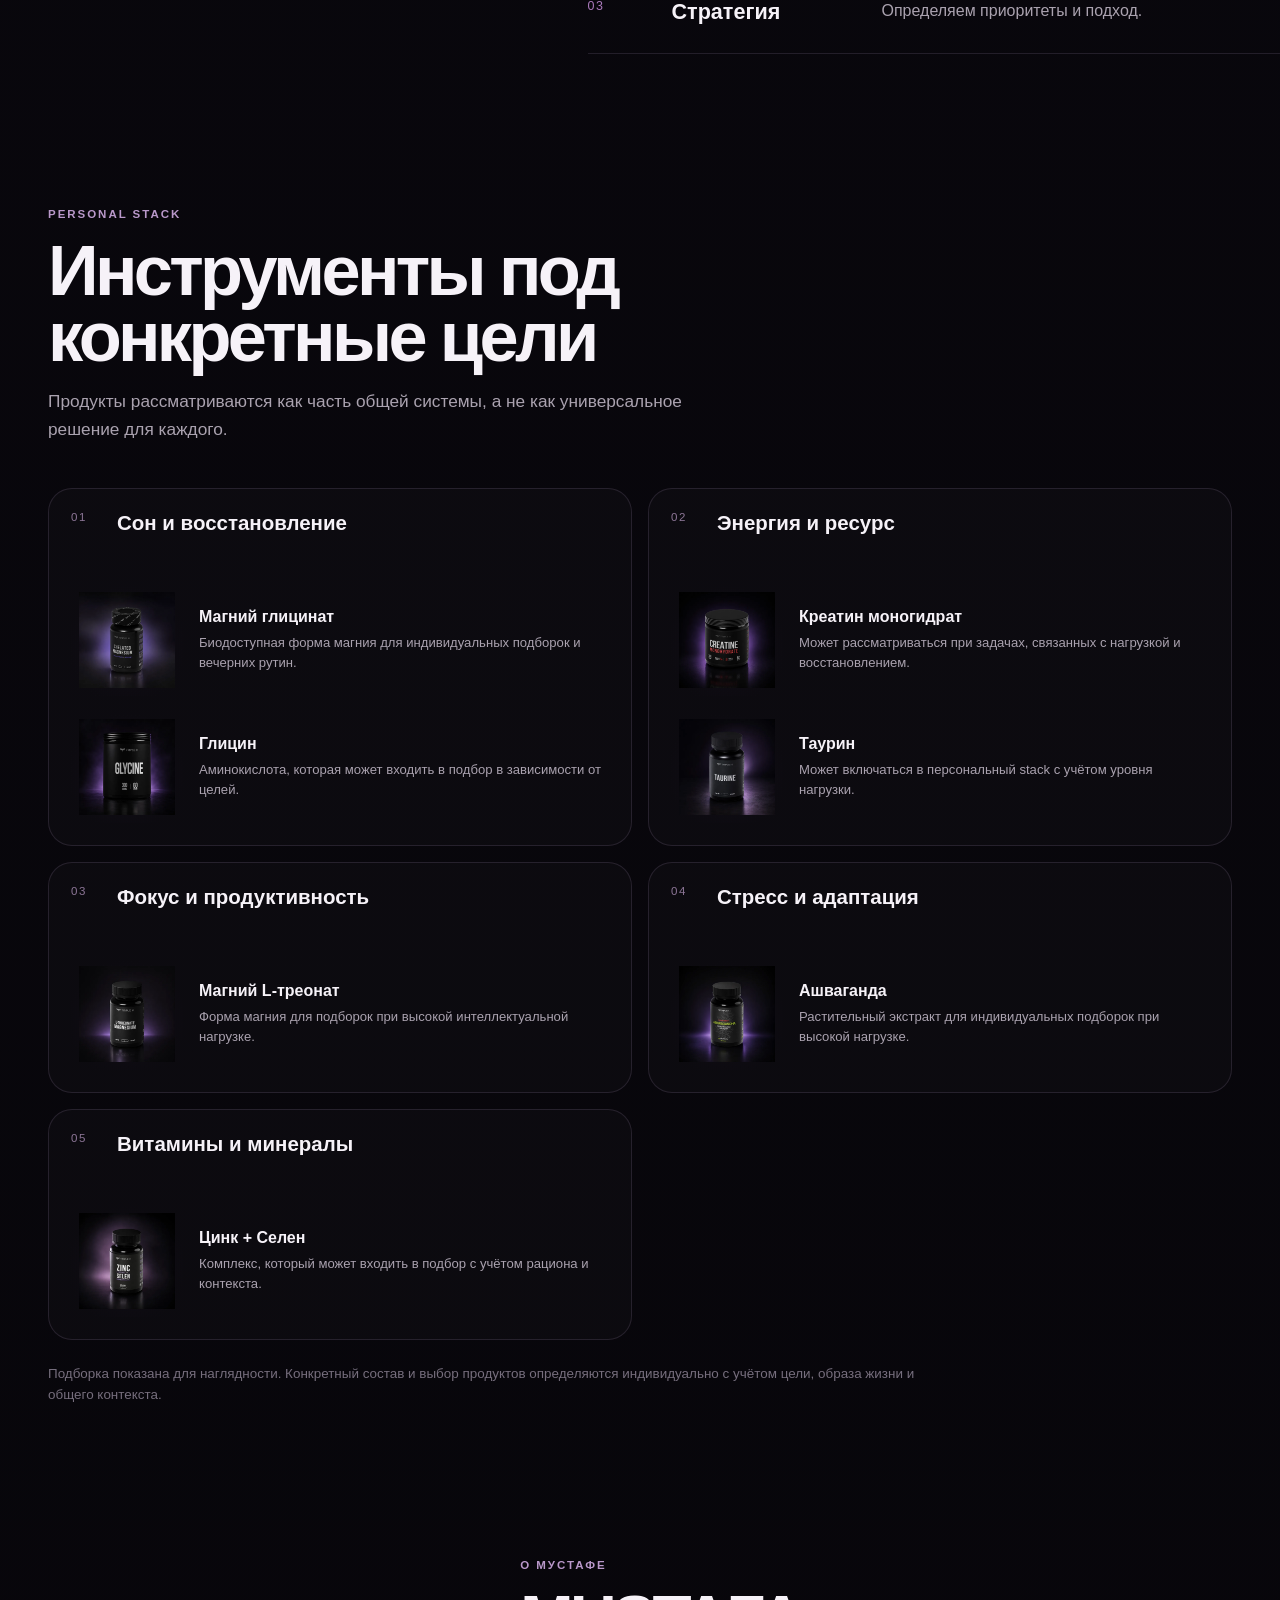
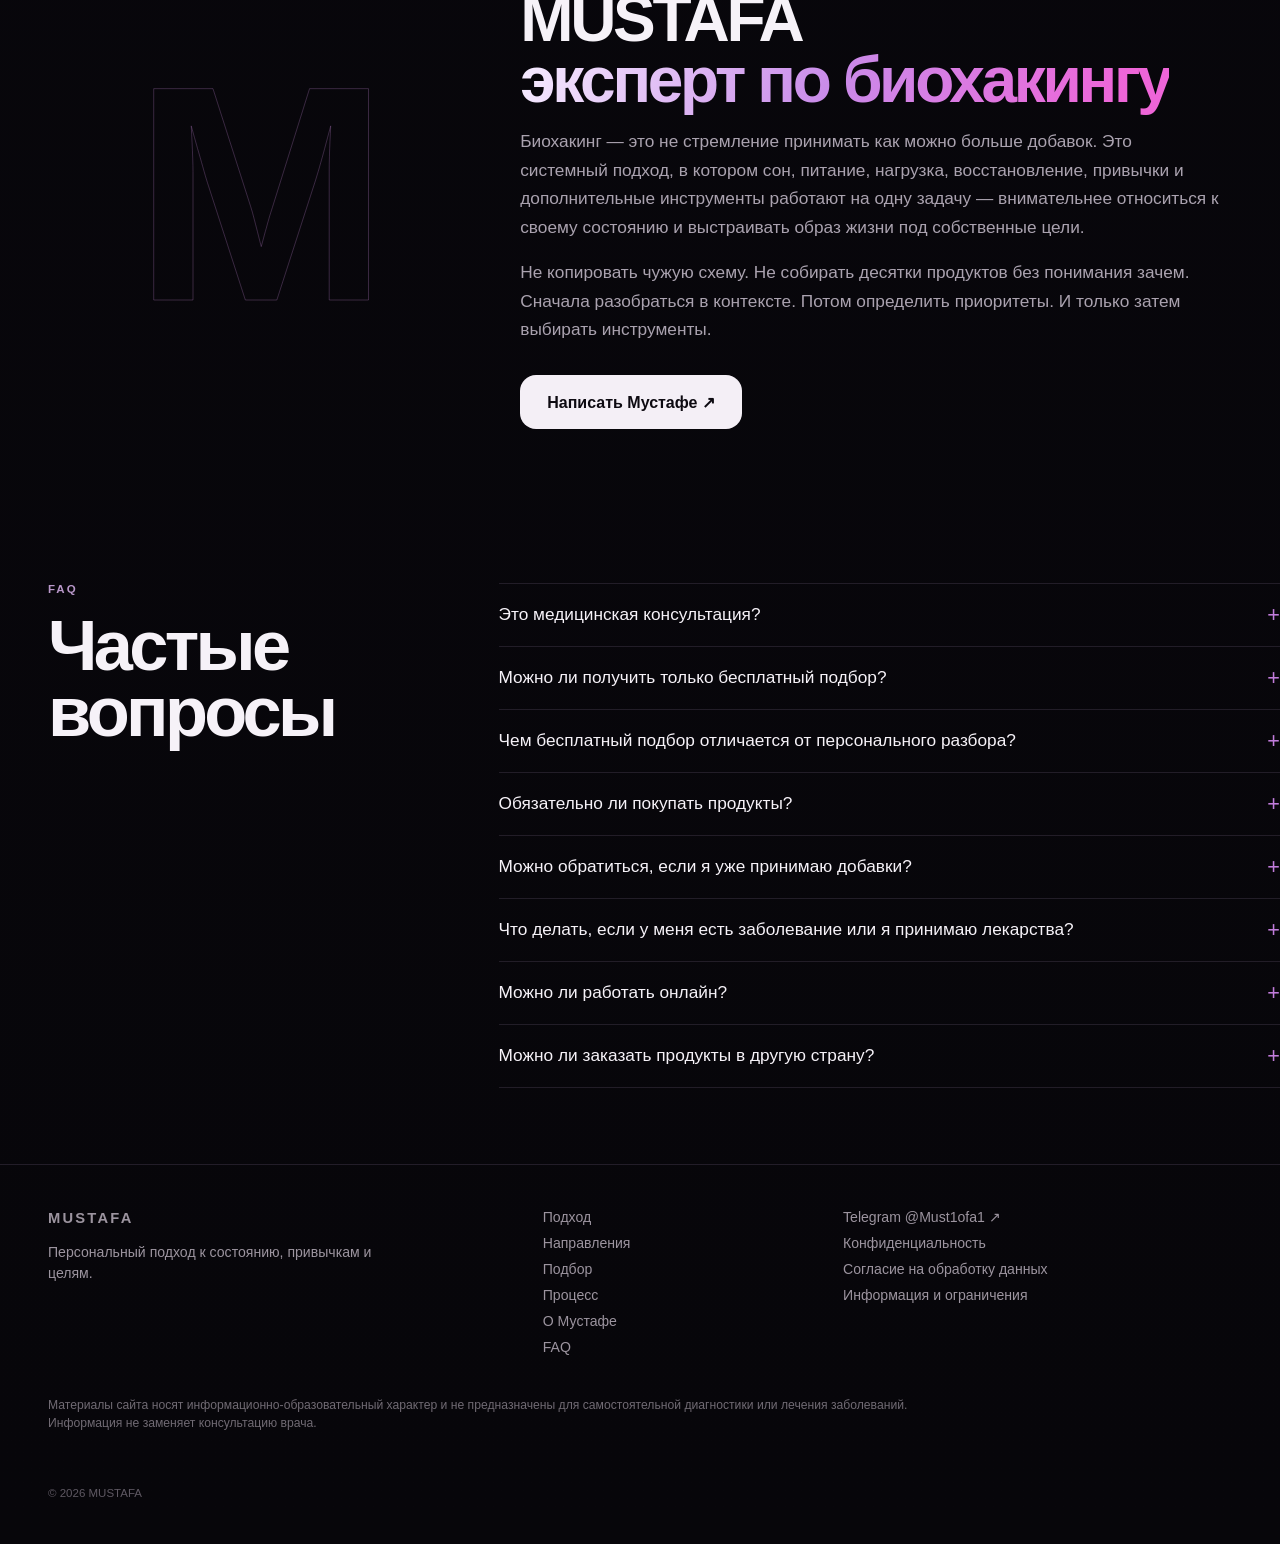
==== commit d0374126: "Add files via upload" ====
--- a/index.html
+++ b/index.html
@@ -10,8 +10,8 @@
   <meta property="og:type" content="website">
   <meta property="og:image" content="assets/images/dna.jpg">
   <title>MUSTAFA — персональный биохакинг</title>
-  <link rel="stylesheet" href="styles.css?v=20260825-6">
-  <script src="app.js?v=20260825-6" defer></script>
+  <link rel="stylesheet" href="styles.css?v=20260825-10">
+  <script src="app.js?v=20260825-10" defer></script>
 </head>
 <body>
   <a class="skip-link" href="#main">Перейти к содержанию</a>
@@ -63,7 +63,7 @@
 
     <section class="media-section media-section--brain" id="assessment">
       <div class="section-visual section-visual--brain" aria-hidden="true"><video class="section-video" autoplay muted loop playsinline preload="metadata" poster="assets/images/neuro-brain-poster.webp"><source src="assets/video/neuro-brain.mp4" type="video/mp4"></video></div>
-      <div class="section-copy shell"><p class="eyebrow">SELF-ASSESSMENT</p><h2>Узнайте свой<br><em><span class="no-break">нейромедиаторный</span> профиль</em></h2><p>Пройдите тест Бравермана и получите ориентировочный профиль четырёх систем. Результат можно использовать как дополнительную информацию при персональном разборе.</p><a class="button button--primary" href="https://psytests.org/typo/bna-run.html" target="_blank" rel="noopener noreferrer">Пройти тест ↗</a><p class="legal-note">Тест является инструментом самооценки и не измеряет уровень нейромедиаторов лабораторно. Результаты не являются медицинской диагностикой.</p></div>
+      <div class="section-copy shell"><p class="eyebrow">SELF-ASSESSMENT</p><h2>Узнайте свой<br><em><span class="no-break">нейромедиаторный</span> профиль</em></h2><p>Пройдите тест Бравермана и получите ориентировочный профиль четырёх систем. Результат можно использовать как дополнительную информацию при персональном разборе.</p><a class="button button--primary" href="https://psytests.org/typo/bna-run.html" target="_blank" rel="noopener noreferrer">Пройти тест ↗</a><div class="test-share"><strong>Как отправить результат</strong><p>Сделайте скриншот двух диаграмм с результатами теста — «Доминирующий тип» и «Дефицит нейромедиаторов» — и отправьте его Мустафе в Telegram.</p><a class="button button--primary" href="https://t.me/Must1ofa1?text=Здравствуйте%21%20Отправляю%20скриншот%20диаграмм%20с%20результатами%20теста%20Бравермана." target="_blank" rel="noopener noreferrer">Отправить скриншот Мустафе</a></div><p class="legal-note">Тест является инструментом самооценки и не измеряет уровень нейромедиаторов лабораторно. Результаты не являются медицинской диагностикой.</p></div>
     </section>
 
     <section class="section process" id="process"><div class="shell process__grid"><div class="section-head"><p class="eyebrow">PROCESS</p><h2>Как проходит работа</h2></div><div class="timeline">
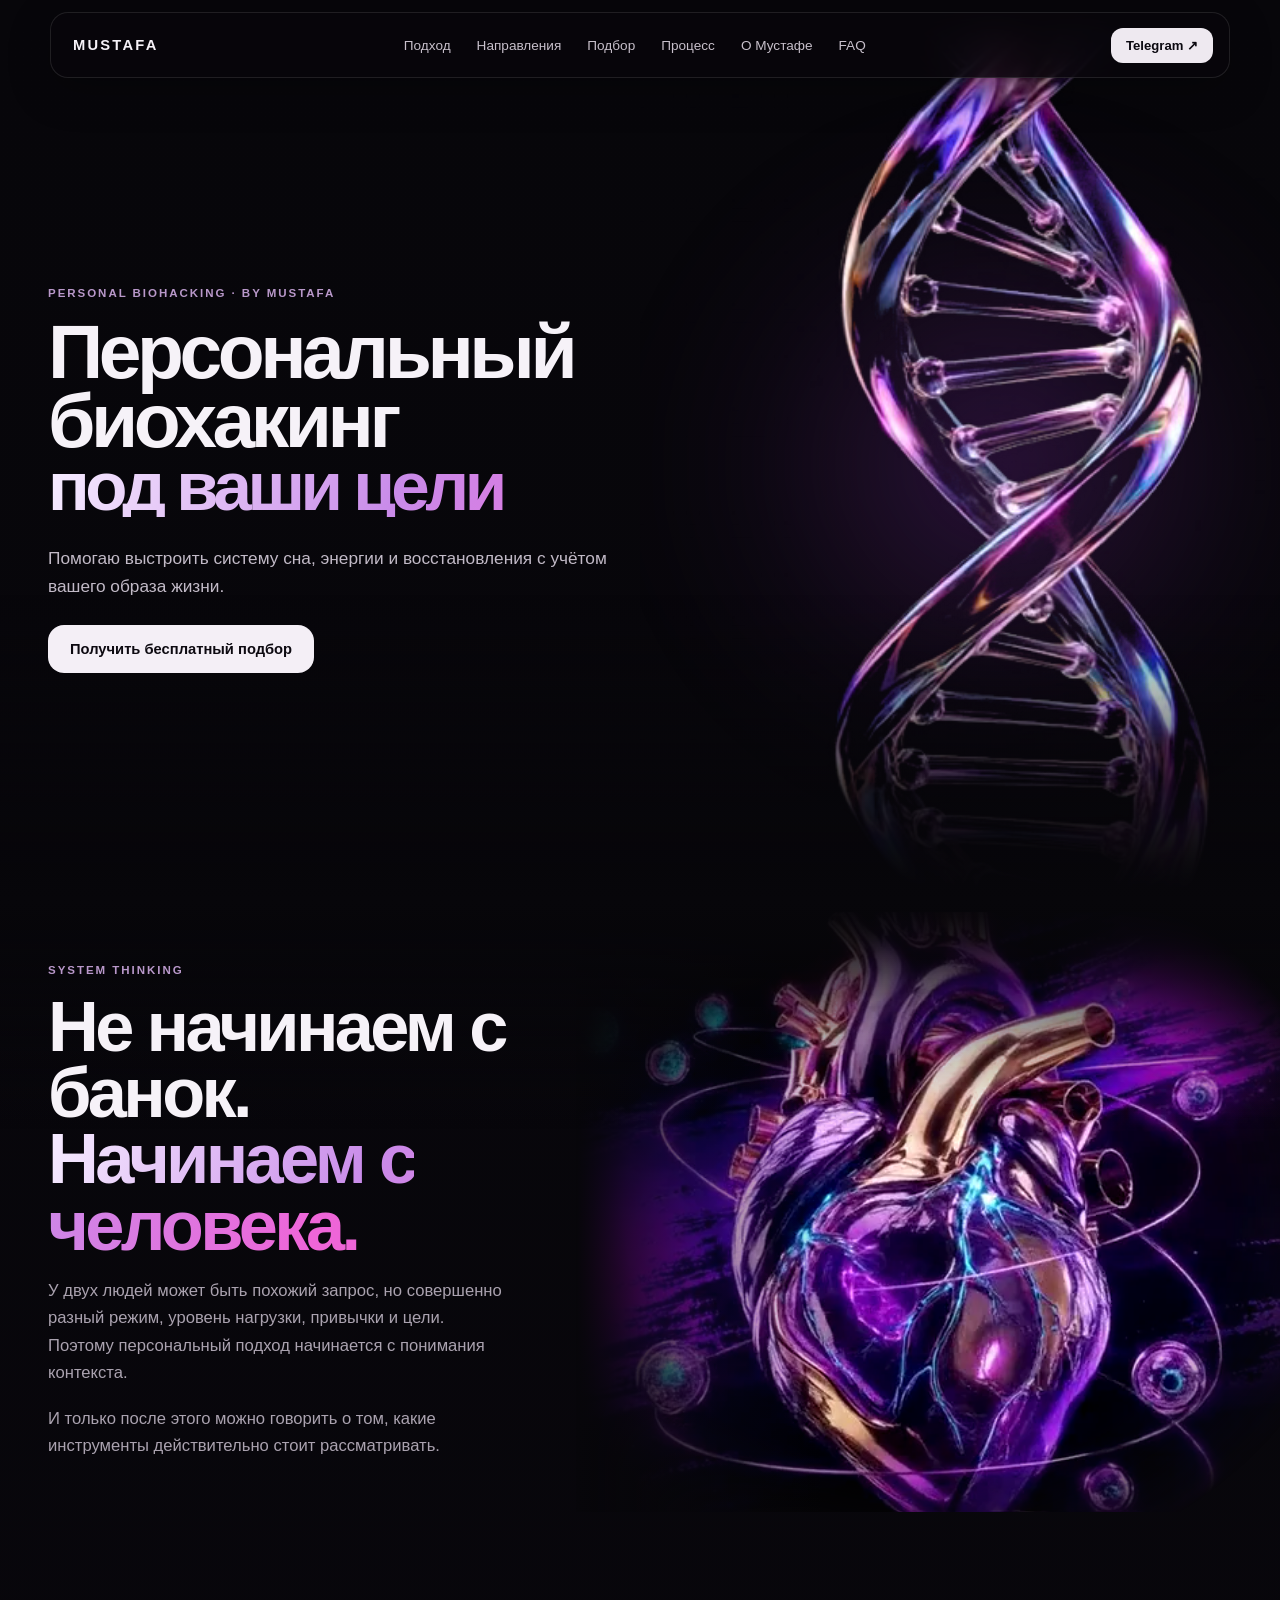
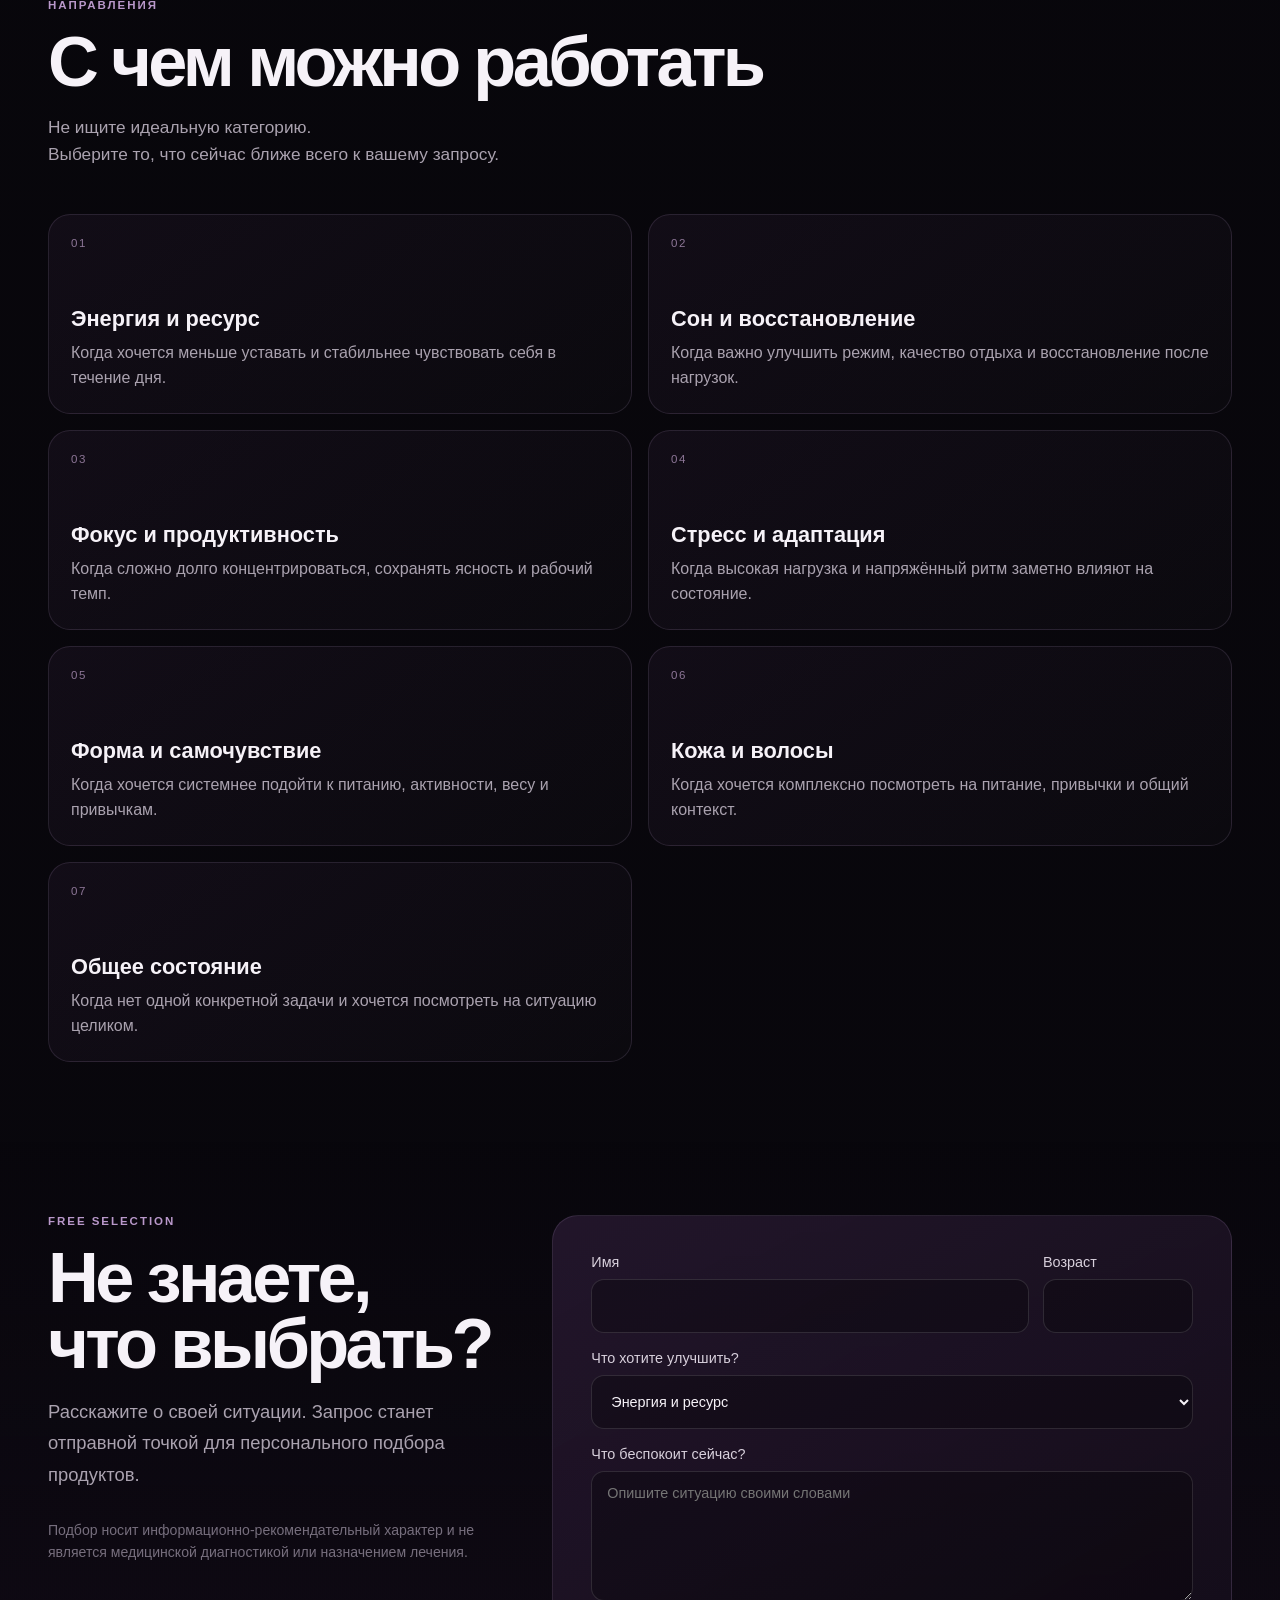
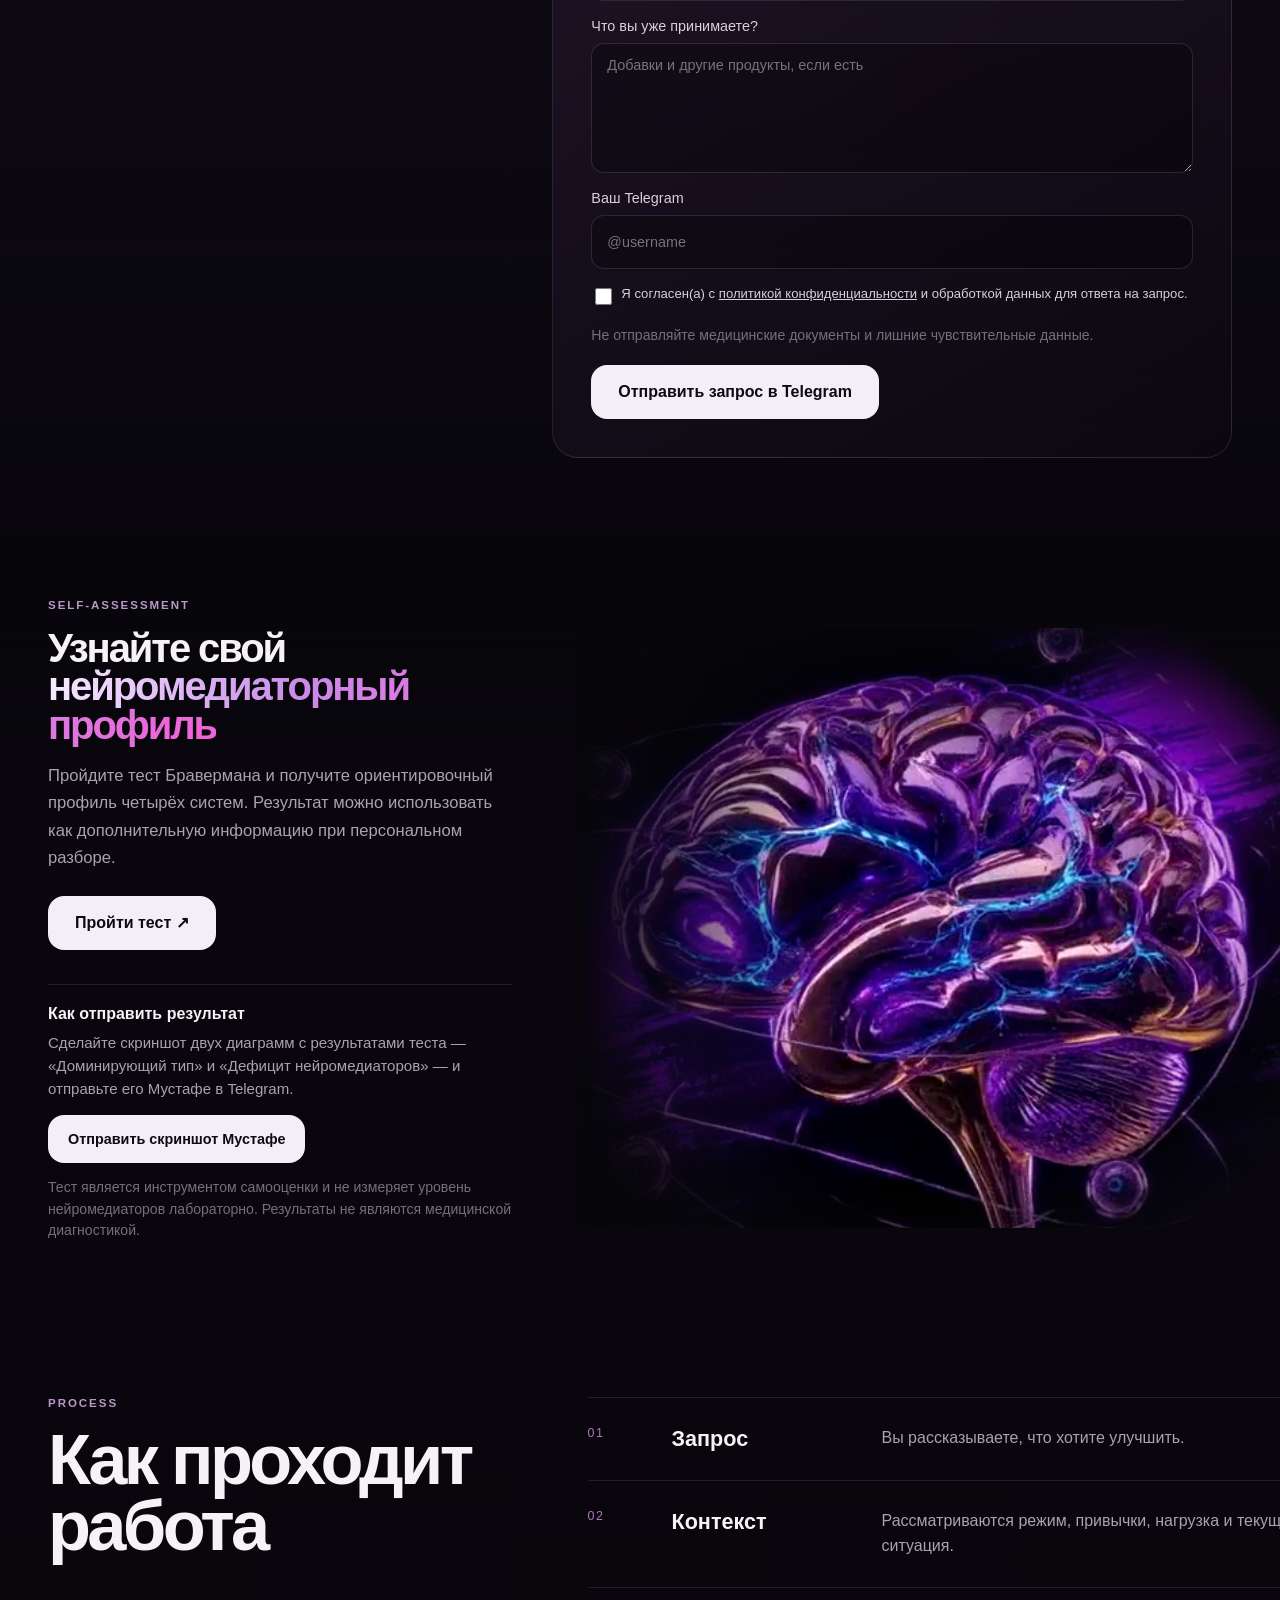
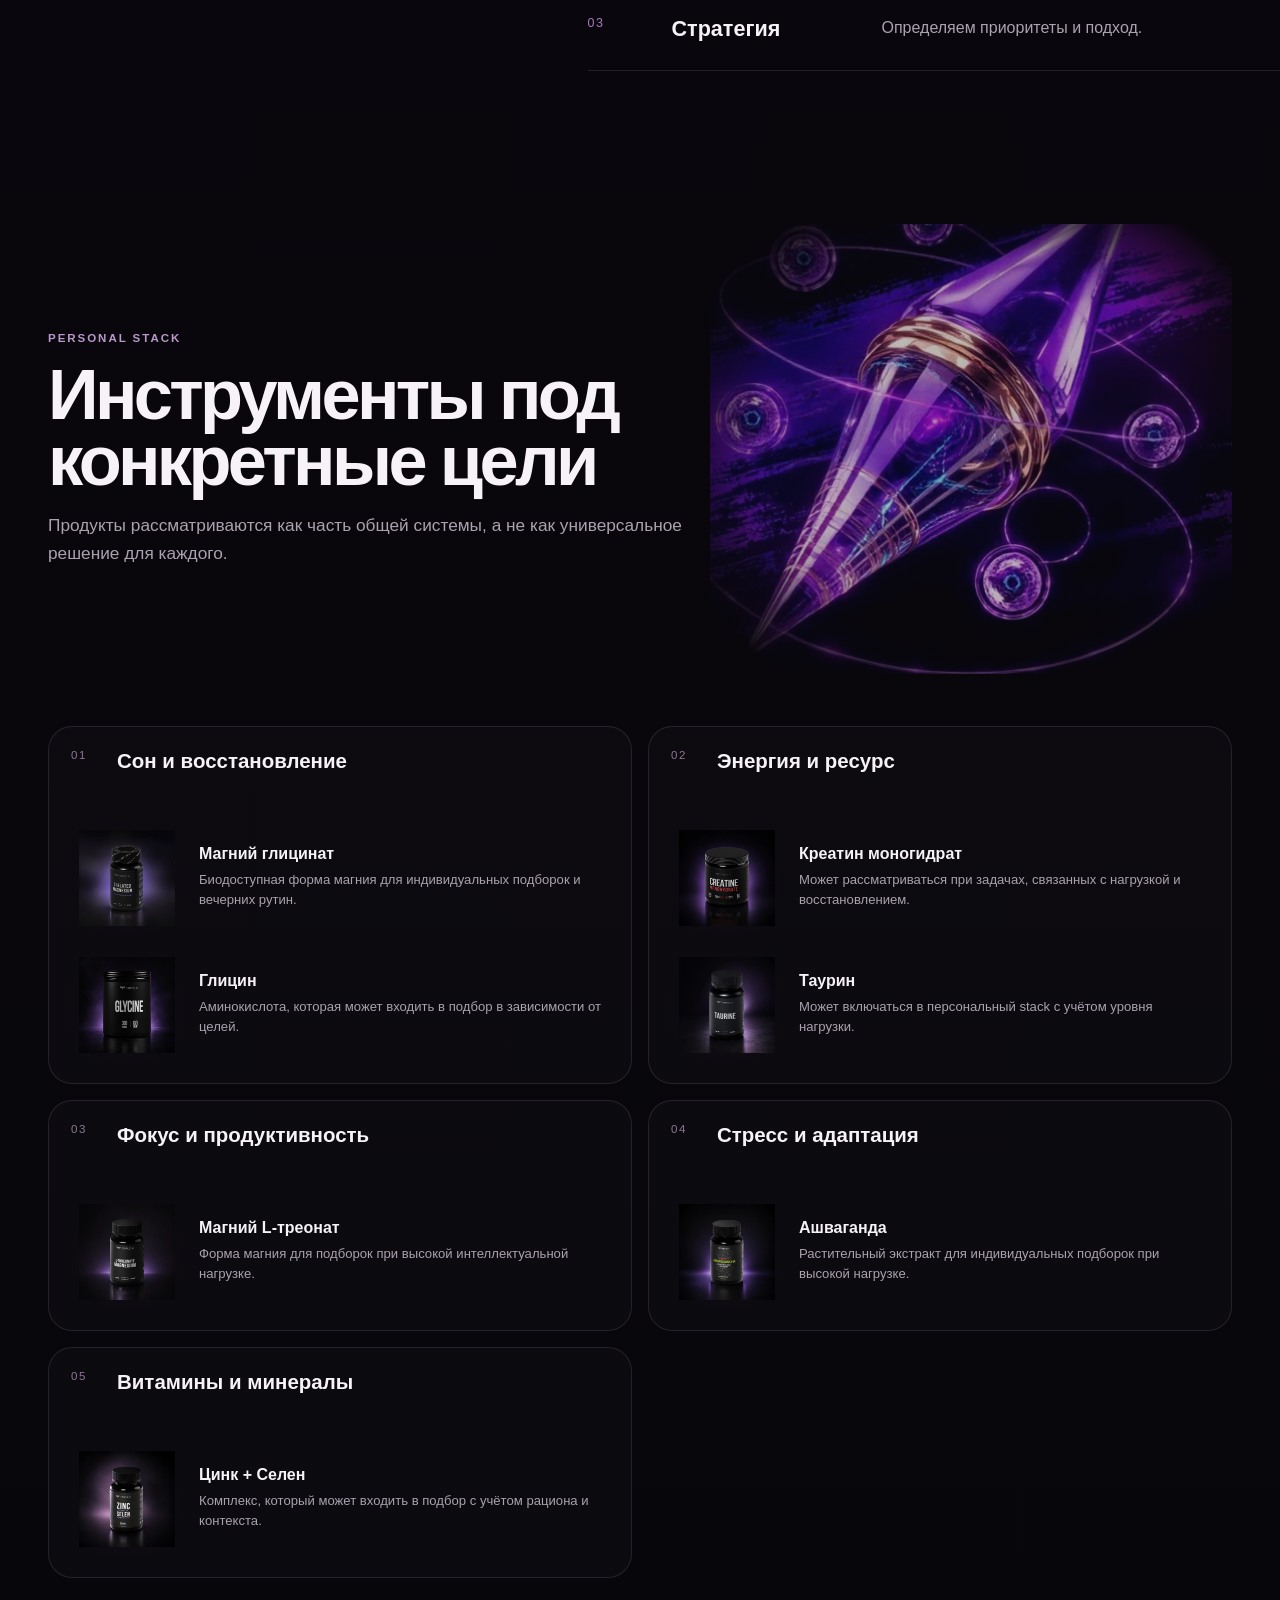
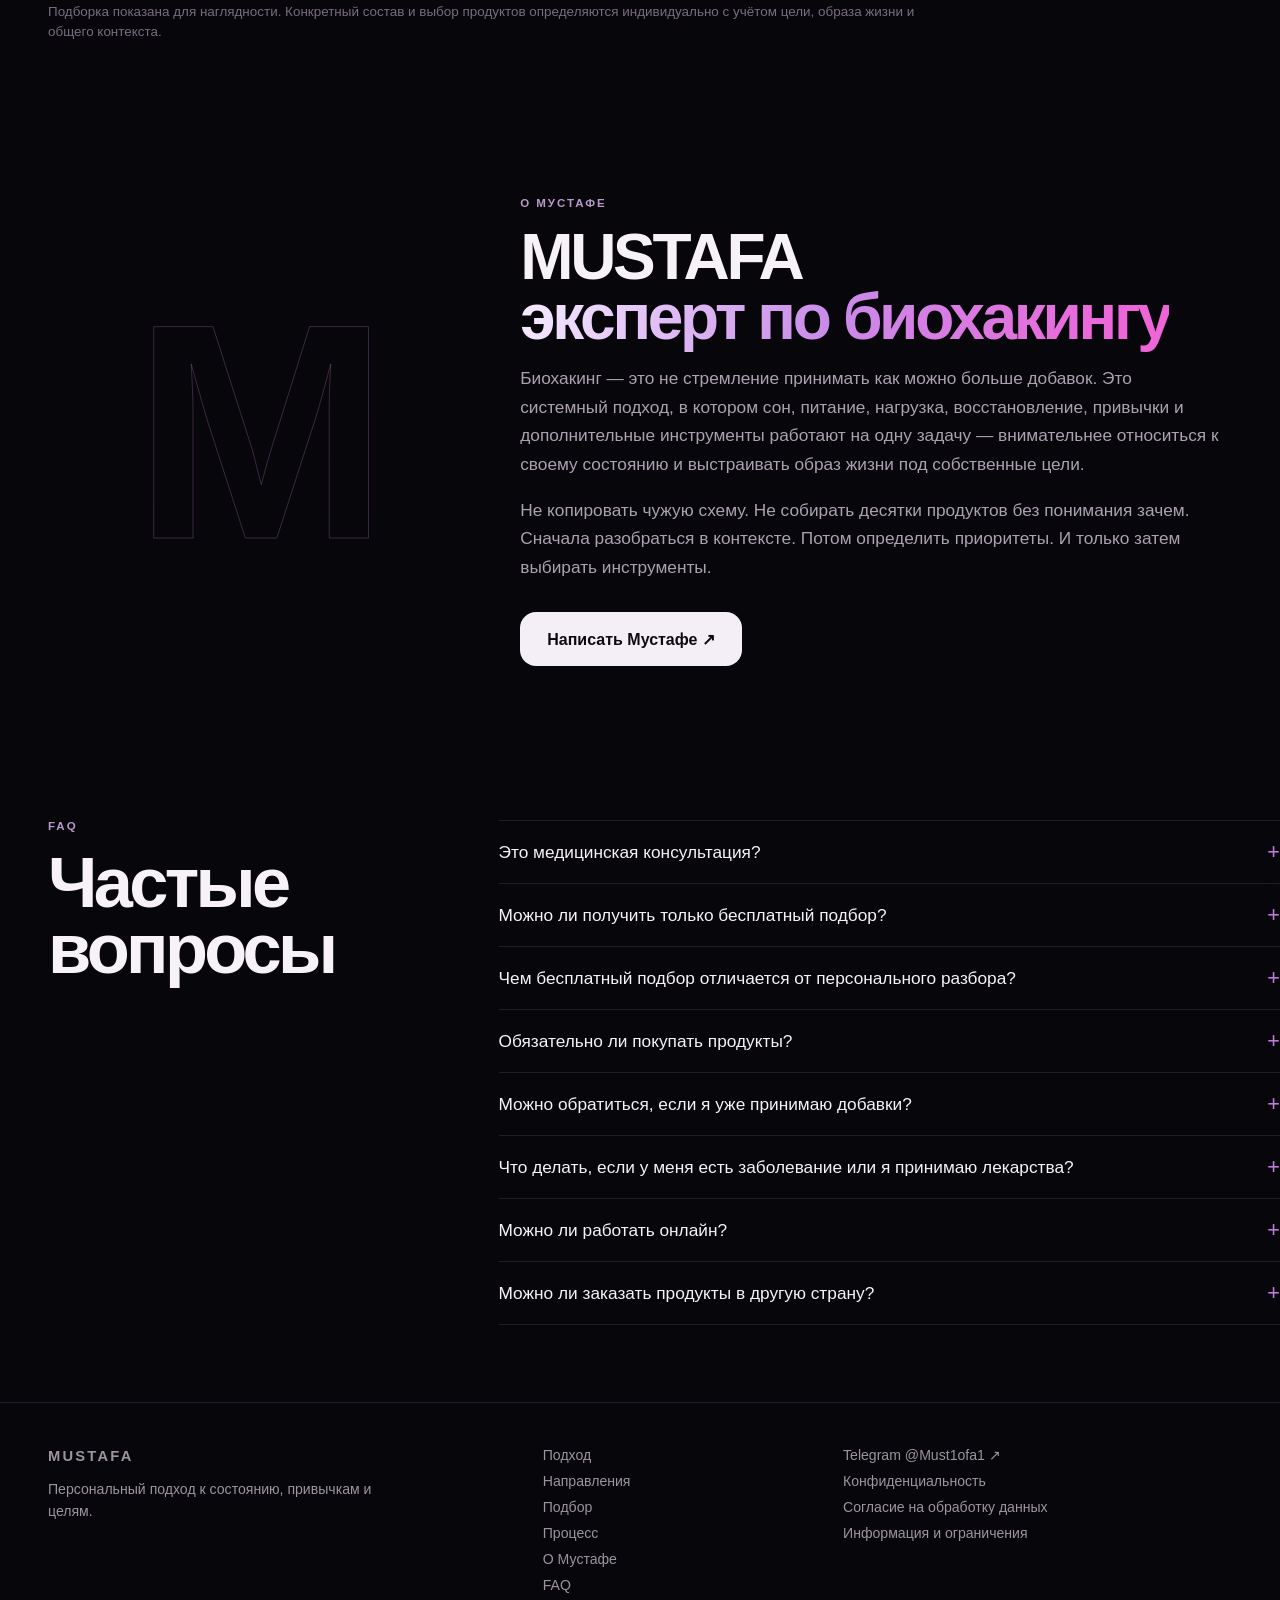
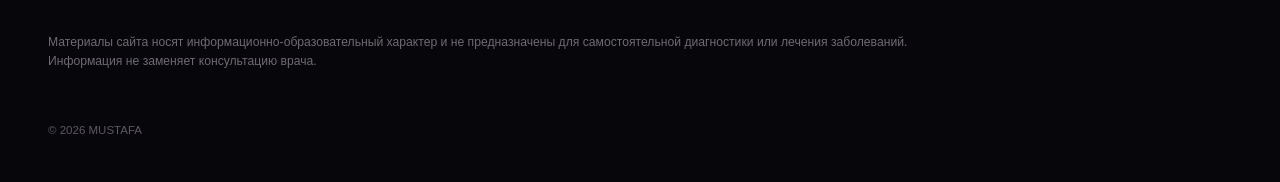
==== commit 6c195d50: "Add files via upload" ====
--- a/index.html
+++ b/index.html
@@ -10,7 +10,7 @@
   <meta property="og:type" content="website">
   <meta property="og:image" content="assets/images/dna.jpg">
   <title>MUSTAFA — персональный биохакинг</title>
-  <link rel="stylesheet" href="styles.css?v=20260825-10">
+  <link rel="stylesheet" href="styles.css?v=20260825-13">
   <script src="app.js?v=20260825-10" defer></script>
 </head>
 <body>
@@ -72,7 +72,7 @@
       <article><span>03</span><h3>Стратегия</h3><p>Определяем приоритеты и подход.</p></article>
     </div></div></section>
 
-    <section class="section products" id="products"><div class="shell"><div class="section-head"><p class="eyebrow">PERSONAL STACK</p><h2>Инструменты под конкретные цели</h2><p>Продукты рассматриваются как часть общей системы, а не как универсальное решение для каждого.</p></div><div class="product-grid">
+    <section class="section products" id="products"><div class="shell"><div class="products__intro"><div class="section-head"><p class="eyebrow">PERSONAL STACK</p><h2>Инструменты под конкретные цели</h2><p>Продукты рассматриваются как часть общей системы, а не как универсальное решение для каждого.</p></div><div class="products__animation" aria-hidden="true"><video autoplay muted loop playsinline preload="metadata" poster="assets/images/product-tools-poster.webp"><source src="assets/video/product-tools.mp4" type="video/mp4"></video></div></div><div class="product-grid">
       <article class="product-category"><div class="product-category__head"><span>01</span><h3>Сон и восстановление</h3></div><div class="product-list"><div class="product-item"><div class="product-visual"><img src="assets/images/products/magnesium-glycinate.webp" loading="lazy" alt="Магний глицинат Triple H"></div><div><strong>Магний глицинат</strong><small>Биодоступная форма магния для индивидуальных подборок и вечерних рутин.</small></div></div><div class="product-item"><div class="product-visual"><img src="assets/images/products/glycine.webp" loading="lazy" alt="Глицин Triple H"></div><div><strong>Глицин</strong><small>Аминокислота, которая может входить в подбор в зависимости от целей.</small></div></div></div></article>
       <article class="product-category"><div class="product-category__head"><span>02</span><h3>Энергия и ресурс</h3></div><div class="product-list"><div class="product-item"><div class="product-visual"><img src="assets/images/products/creatine.webp" loading="lazy" alt="Креатин моногидрат Triple H"></div><div><strong>Креатин моногидрат</strong><small>Может рассматриваться при задачах, связанных с нагрузкой и восстановлением.</small></div></div><div class="product-item"><div class="product-visual"><img src="assets/images/products/taurine.webp" loading="lazy" alt="Таурин Triple H"></div><div><strong>Таурин</strong><small>Может включаться в персональный stack с учётом уровня нагрузки.</small></div></div></div></article>
       <article class="product-category"><div class="product-category__head"><span>03</span><h3>Фокус и продуктивность</h3></div><div class="product-list"><div class="product-item"><div class="product-visual"><img src="assets/images/products/magnesium-threonate.webp" loading="lazy" alt="Магний L-треонат Triple H"></div><div><strong>Магний L‑треонат</strong><small>Форма магния для подборок при высокой интеллектуальной нагрузке.</small></div></div></div></article>
--- a/styles.css
+++ b/styles.css
@@ -62,6 +62,7 @@
 .section-copy .button{margin-top:24px}
 .media-section--heart .section-visual,.media-section--brain .section-visual{grid-column:2;grid-row:1}.media-section--heart .section-copy,.media-section--brain .section-copy{grid-column:1;grid-row:1;justify-self:end;padding-left:var(--pad);padding-right:clamp(30px,5vw,88px)}
 .media-section--heart .section-visual:after,.media-section--brain .section-visual:after{background:linear-gradient(270deg,transparent 65%,var(--bg) 100%)}
+.test-share{max-width:600px;margin-top:34px;padding-top:20px;border-top:1px solid var(--line)}.test-share strong{display:block;margin-bottom:8px;font-size:1rem}.section-copy .test-share p{max-width:570px;margin:0;color:var(--muted);font-size:.94rem;line-height:1.55}.section-copy .test-share .button{min-height:48px;margin-top:14px;padding:0 20px;font-size:.9rem}
 
 /* Goals */
 .goals{padding-top:76px}
@@ -85,6 +86,10 @@
 .process .section-head{margin:0}.timeline article{display:grid;grid-template-columns:64px 190px 1fr;gap:20px;align-items:start;padding:28px 0;border-top:1px solid var(--line)}.timeline article:last-child{border-bottom:1px solid var(--line)}.timeline span{color:#aa79bb;font-size:.78rem;letter-spacing:.13em}.timeline h3{margin:0;font-size:1.35rem}.timeline p{margin:0;color:var(--muted);line-height:1.55}
 
 /* Products */
+.products__intro{display:grid;grid-template-columns:minmax(0,1.08fr) minmax(420px,.92fr);gap:clamp(22px,3vw,48px);align-items:center;margin-bottom:clamp(34px,4vw,56px)}
+.products__intro .section-head{margin-bottom:0}
+.products__animation{height:clamp(380px,34vw,540px);margin-left:-20px;overflow:visible;pointer-events:none;background:transparent}
+.products__animation video{width:100%;height:100%;display:block;object-fit:cover;object-position:center;opacity:.82;mix-blend-mode:screen;filter:brightness(.88) saturate(.86) contrast(1.04);-webkit-mask-image:radial-gradient(ellipse 74% 76% at 52% 50%,#000 0 46%,rgba(0,0,0,.9) 58%,rgba(0,0,0,.42) 70%,transparent 84%);mask-image:radial-gradient(ellipse 74% 76% at 52% 50%,#000 0 46%,rgba(0,0,0,.9) 58%,rgba(0,0,0,.42) 70%,transparent 84%)}
 .product-grid{display:grid;grid-template-columns:repeat(3,minmax(0,1fr));gap:16px;align-items:start}
 .product-category{padding:22px;border:1px solid var(--line);border-radius:24px;background:rgba(255,255,255,.018)}
 .product-category__head{min-height:58px;display:grid;grid-template-columns:36px 1fr;gap:10px;align-items:start}.product-category__head h3{margin:0;font-size:1.28rem;line-height:1.2}
@@ -97,7 +102,7 @@
 .footer{padding:44px 0 30px;border-top:1px solid var(--line);color:#9c949f}.footer__grid{display:grid;grid-template-columns:1.2fr .7fr 1fr;gap:28px}.footer p{max-width:330px;font-size:.88rem;line-height:1.55}.footer__links{display:flex;flex-direction:column;gap:10px;font-size:.88rem}.footer__links a:hover{color:#fff}.footer__legal{grid-column:1/-1;max-width:900px!important;color:#706a73;font-size:.76rem!important}.footer__copy{grid-column:1/-1;color:#5e5862;font-size:.72rem!important}
 
 /* 1024–1439 */
-@media(max-width:1439px){.goal-grid,.product-grid{grid-template-columns:repeat(2,minmax(0,1fr))}.hero__visual{width:56%;right:-6%}.media-section{min-height:600px}.section-visual{height:600px}.product-item{grid-template-columns:112px 1fr}.product-visual{height:112px}}
+@media(max-width:1439px){.goal-grid,.product-grid{grid-template-columns:repeat(2,minmax(0,1fr))}.hero__visual{width:56%;right:-6%}.media-section{min-height:600px}.section-visual{height:600px}.product-item{grid-template-columns:112px 1fr}.product-visual{height:112px}.products__intro{grid-template-columns:minmax(0,1.12fr) minmax(360px,.88fr);gap:24px}.products__animation{height:450px;margin-left:-12px}}
 
 /* 768–1023 */
 @media(max-width:1023px){
@@ -106,6 +111,7 @@
   .media-section,.media-section--heart,.media-section--brain{grid-template-columns:1fr;min-height:auto}.section-visual,.media-section--heart .section-visual,.media-section--brain .section-visual{grid-column:1;grid-row:1;width:100%;height:520px}.section-copy,.media-section--heart .section-copy,.media-section--brain .section-copy{grid-column:1;grid-row:2;justify-self:stretch;max-width:900px;padding:22px var(--pad) 68px}.section-visual:after,.media-section--heart .section-visual:after,.media-section--brain .section-visual:after{background:linear-gradient(to bottom,transparent 60%,var(--bg) 100%)}
   .media-section--heart .section-copy{grid-row:1;padding:68px var(--pad) 14px}.media-section--heart .section-visual{grid-row:2}.media-section--heart .section-visual:after{background:linear-gradient(to bottom,var(--bg) 0%,transparent 24%,transparent 74%,var(--bg) 100%)}
   .selection__grid,.process__grid,.about__grid,.faq__grid{grid-template-columns:1fr}.selection__intro{position:static;max-width:760px}.selection__grid{gap:30px}.process__grid,.faq__grid{gap:30px}.about__mark{display:none}.about__grid>div:last-child{max-width:760px}.faq-list{max-width:none}
+  .products__intro{grid-template-columns:1fr;gap:12px}.products__animation{height:400px;margin-left:0}
 }
 
 /* 480–767 */
@@ -116,6 +122,7 @@
   .section-visual,.media-section--brain .section-visual{width:100vw;height:380px;margin-left:calc(50% - 50vw)}.section-video{object-fit:cover;-webkit-mask-image:radial-gradient(ellipse at center,#000 45%,rgba(0,0,0,.88) 65%,transparent 93%);mask-image:radial-gradient(ellipse at center,#000 45%,rgba(0,0,0,.88) 65%,transparent 93%)}.section-copy,.media-section--brain .section-copy{padding:12px var(--pad) 56px}.section-copy p:not(.eyebrow,.legal-note){font-size:1rem;line-height:1.6}.section-copy .button{margin-top:21px}.media-section--brain h2{font-size:clamp(1.65rem,7.8vw,2.85rem);line-height:.98;letter-spacing:-.045em}
   .media-section--heart .section-copy{padding:42px var(--pad) 8px}.media-section--heart .section-visual{width:100vw;height:380px;margin-left:calc(50% - 50vw)}
   .goal-grid,.product-grid{grid-template-columns:1fr;gap:12px}.goal-card{min-height:154px;padding:19px}.goal-card h3{font-size:1.45rem}.goal-card p{font-size:1rem}
+  .products__intro{gap:4px;margin-bottom:28px}.products__animation{width:100vw;height:350px;margin-left:calc(50% - 50vw)}
   .form-row{grid-template-columns:1fr}.lead-form{padding:22px;border-radius:22px}.lead-form input,.lead-form textarea,.lead-form select{font-size:16px}.lead-form textarea{min-height:130px}.selection__intro .legal-note{margin-top:22px}
   .timeline article{grid-template-columns:50px 1fr;gap:12px;padding:20px 0}.timeline h3{font-size:1.25rem}.timeline p{grid-column:2;font-size:.95rem}
   .product-category{padding:20px}.product-item{grid-template-columns:120px 1fr}.product-visual{height:120px}.product-item small{font-size:.85rem}
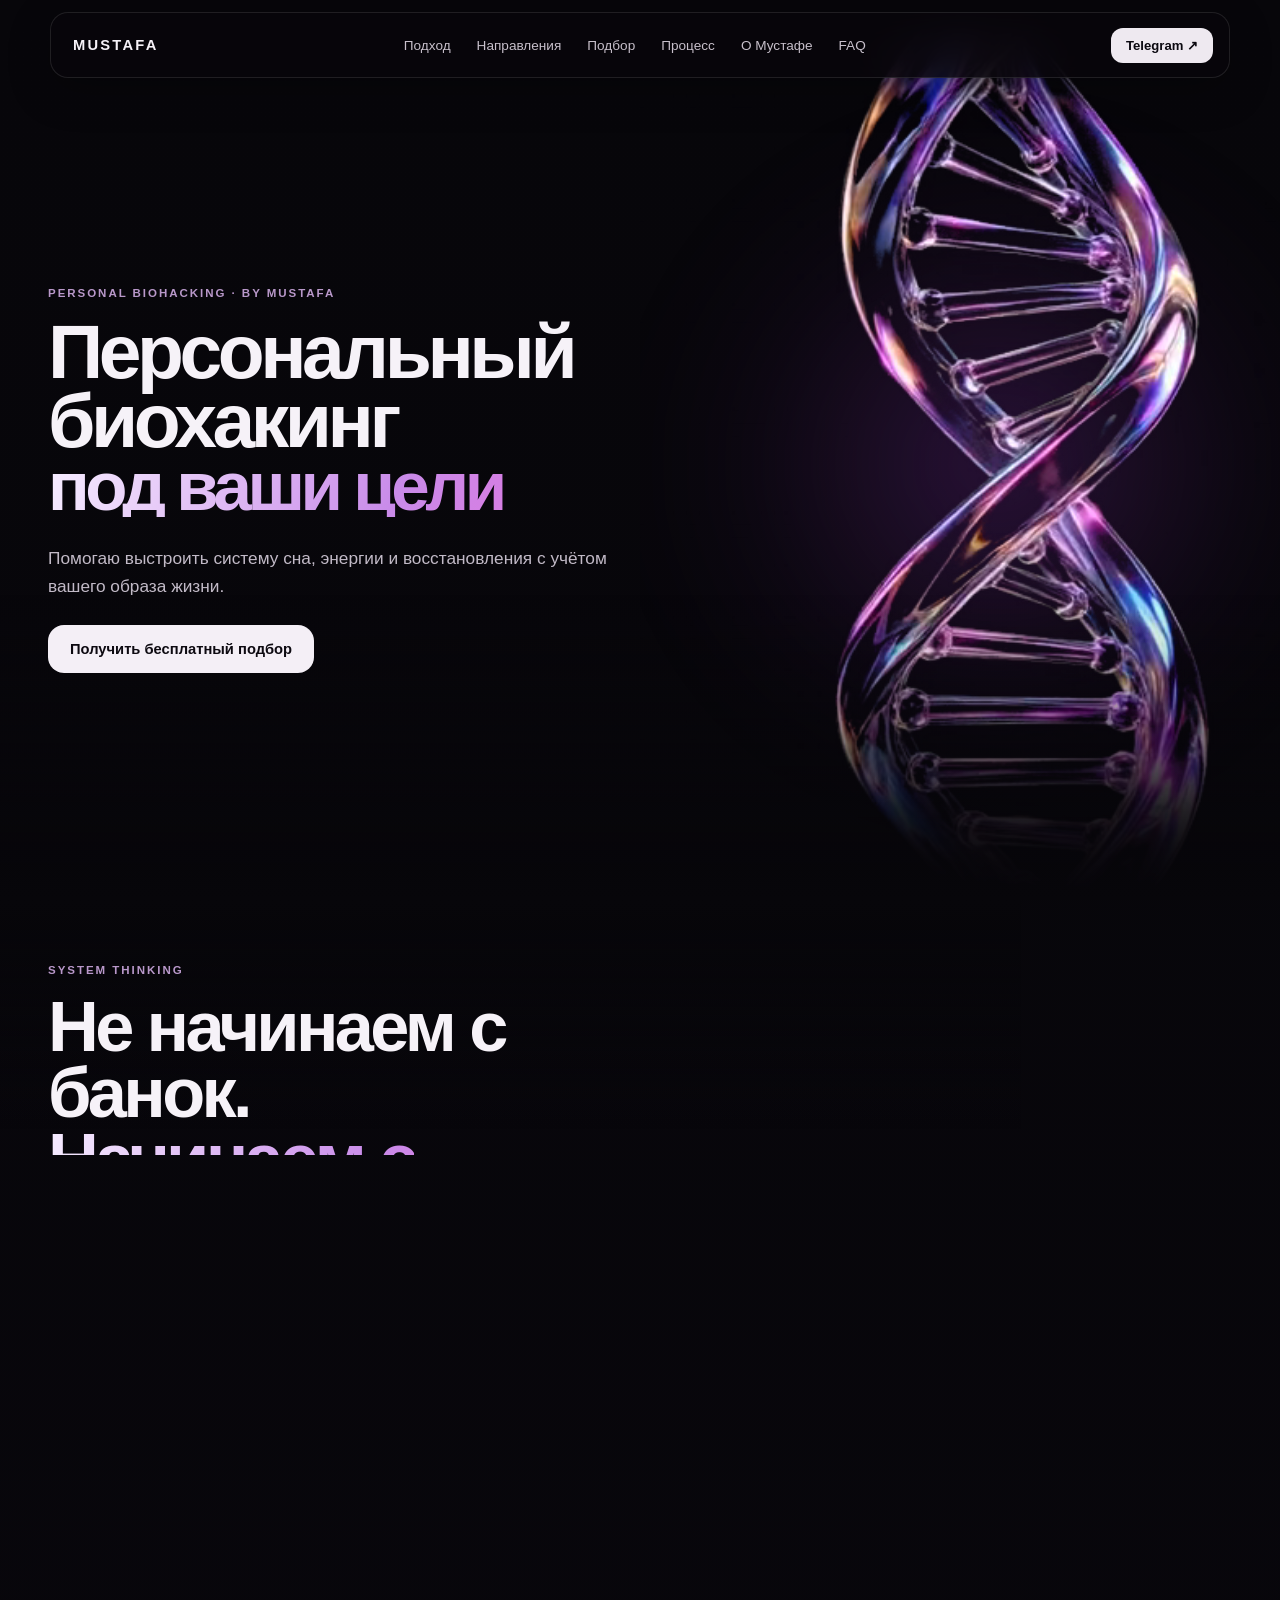
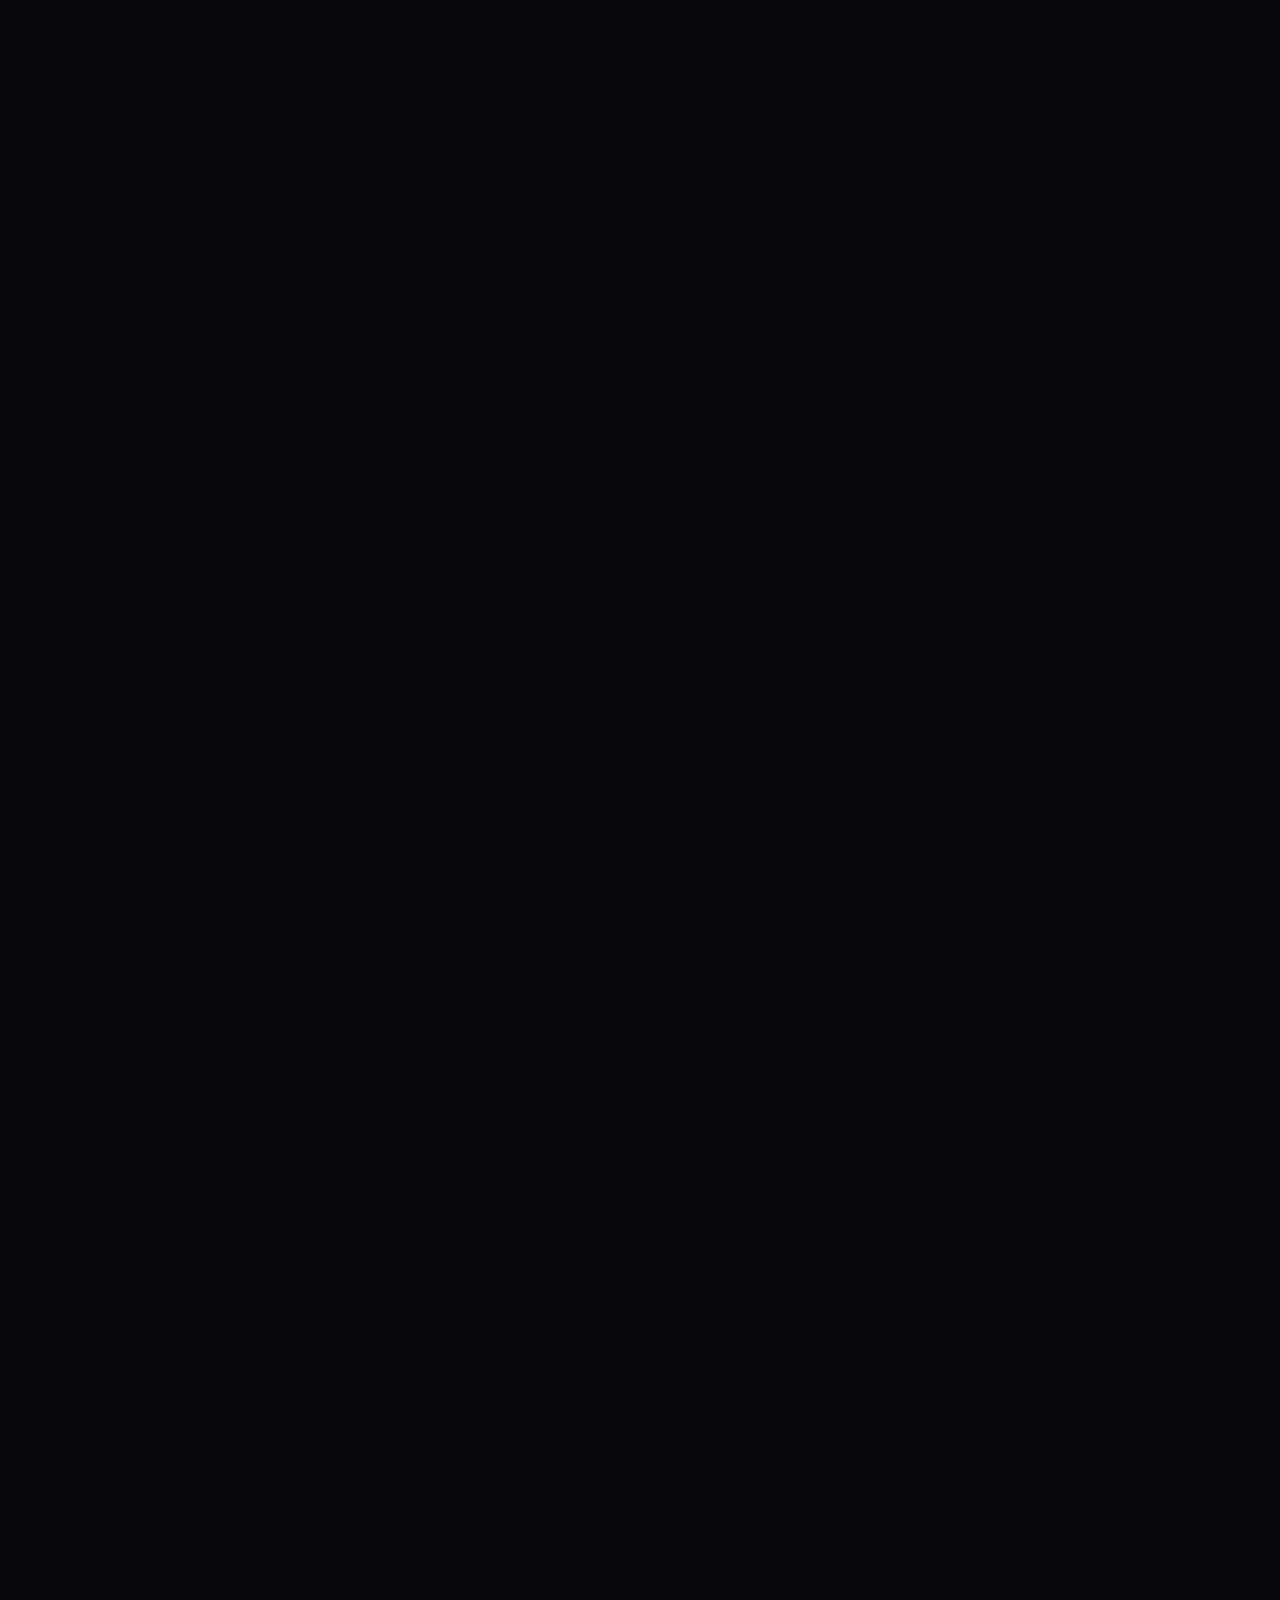
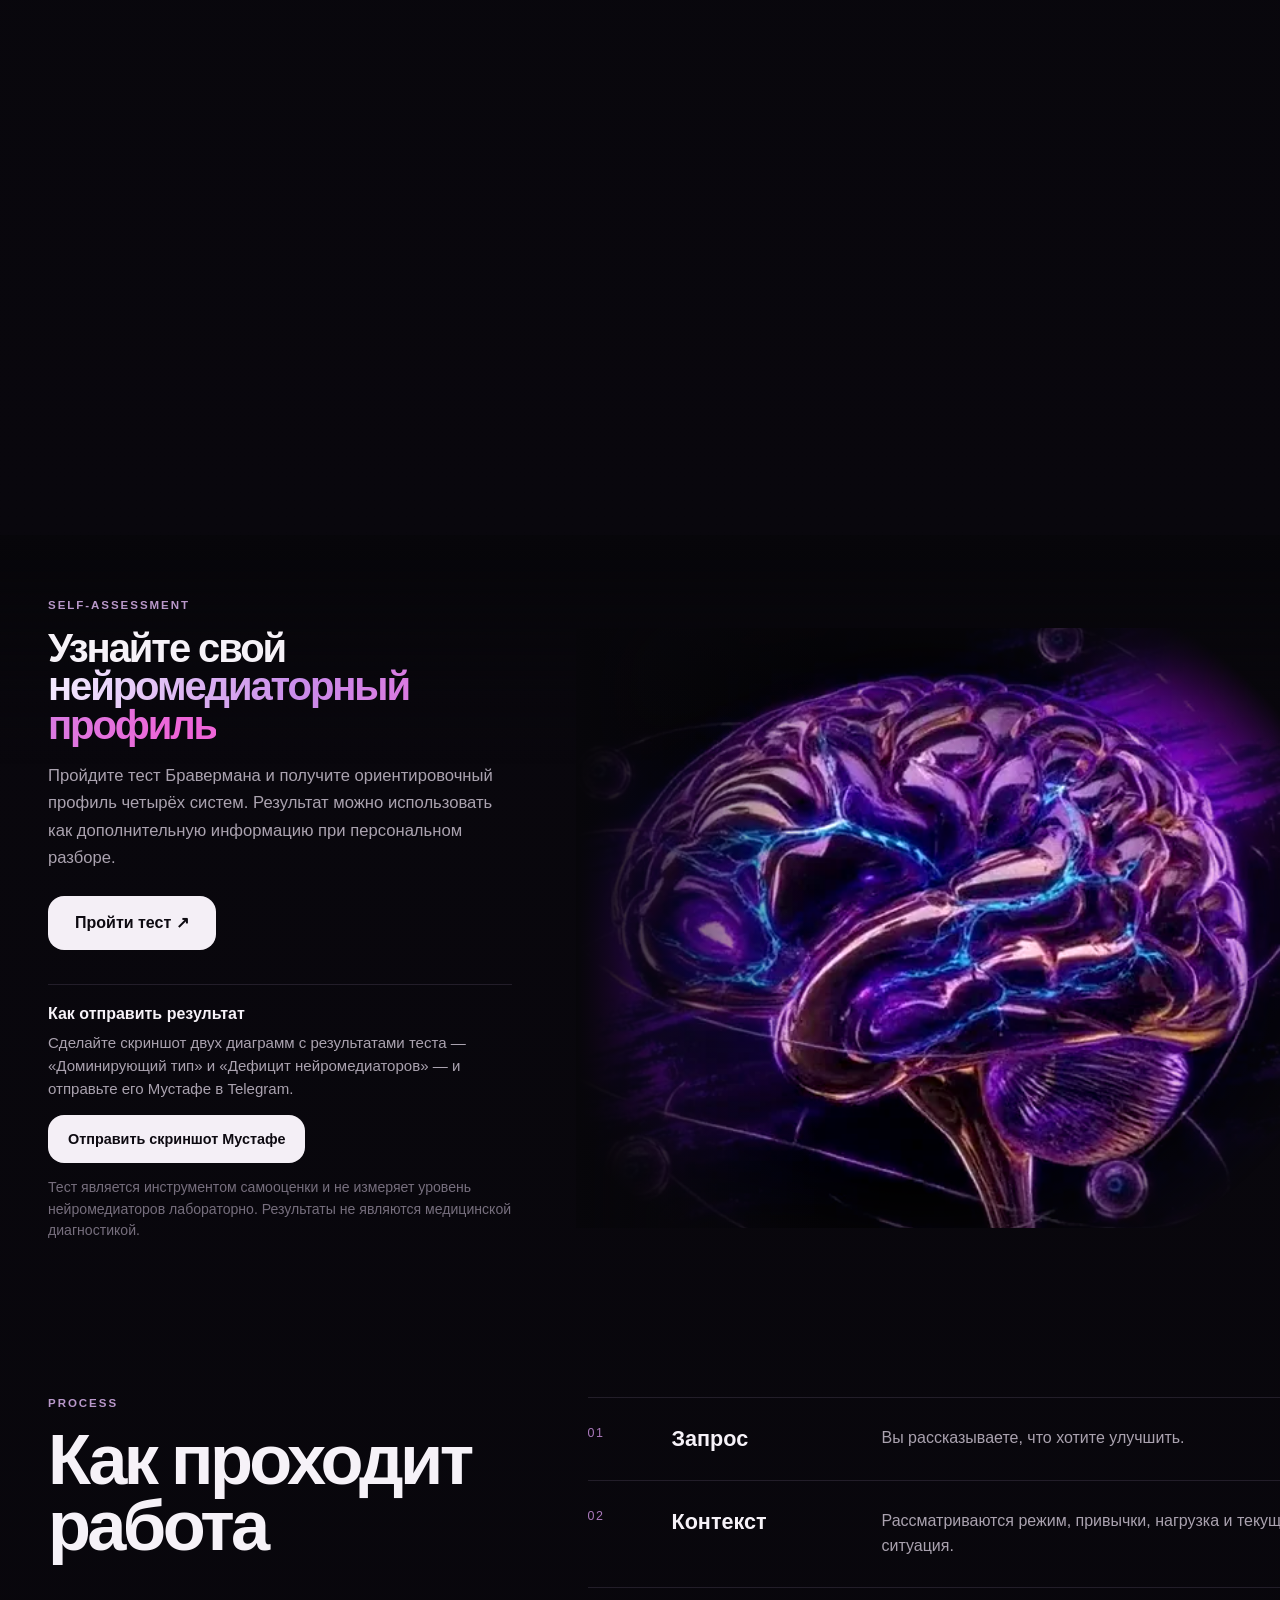
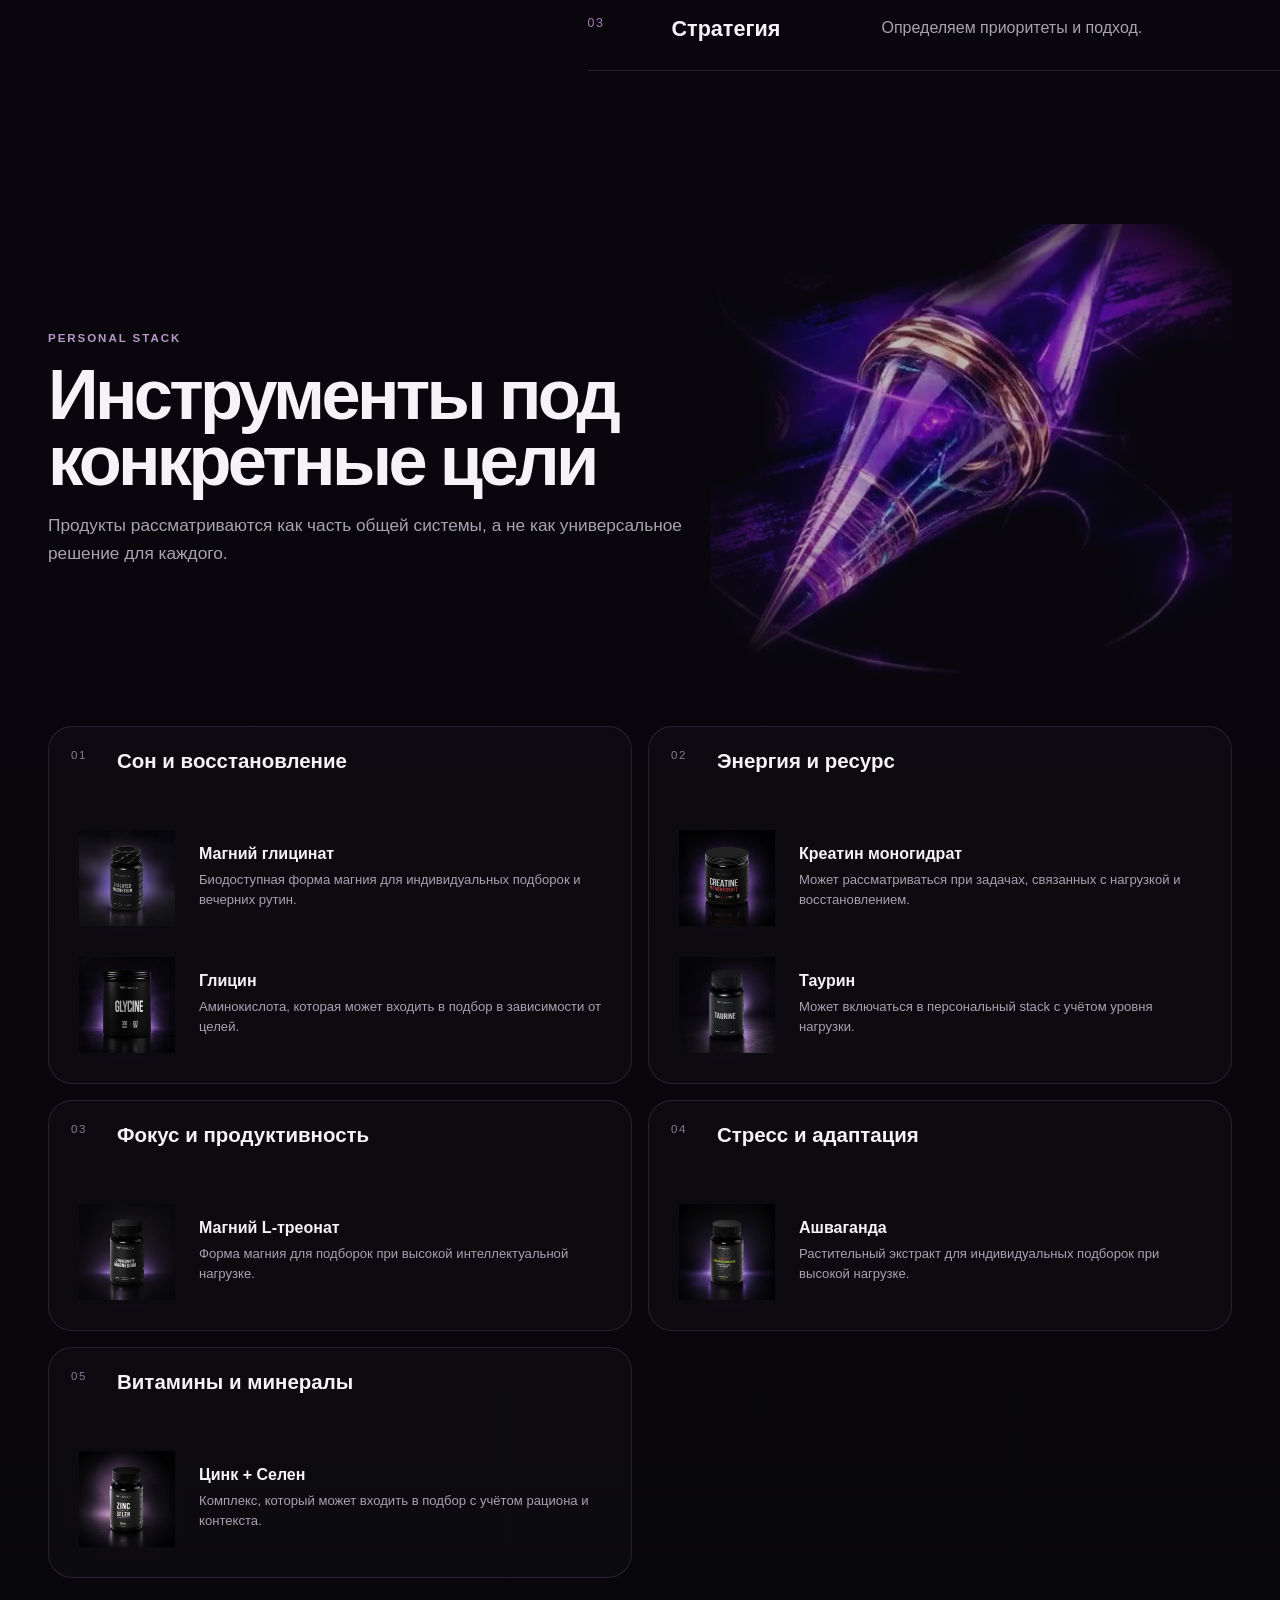
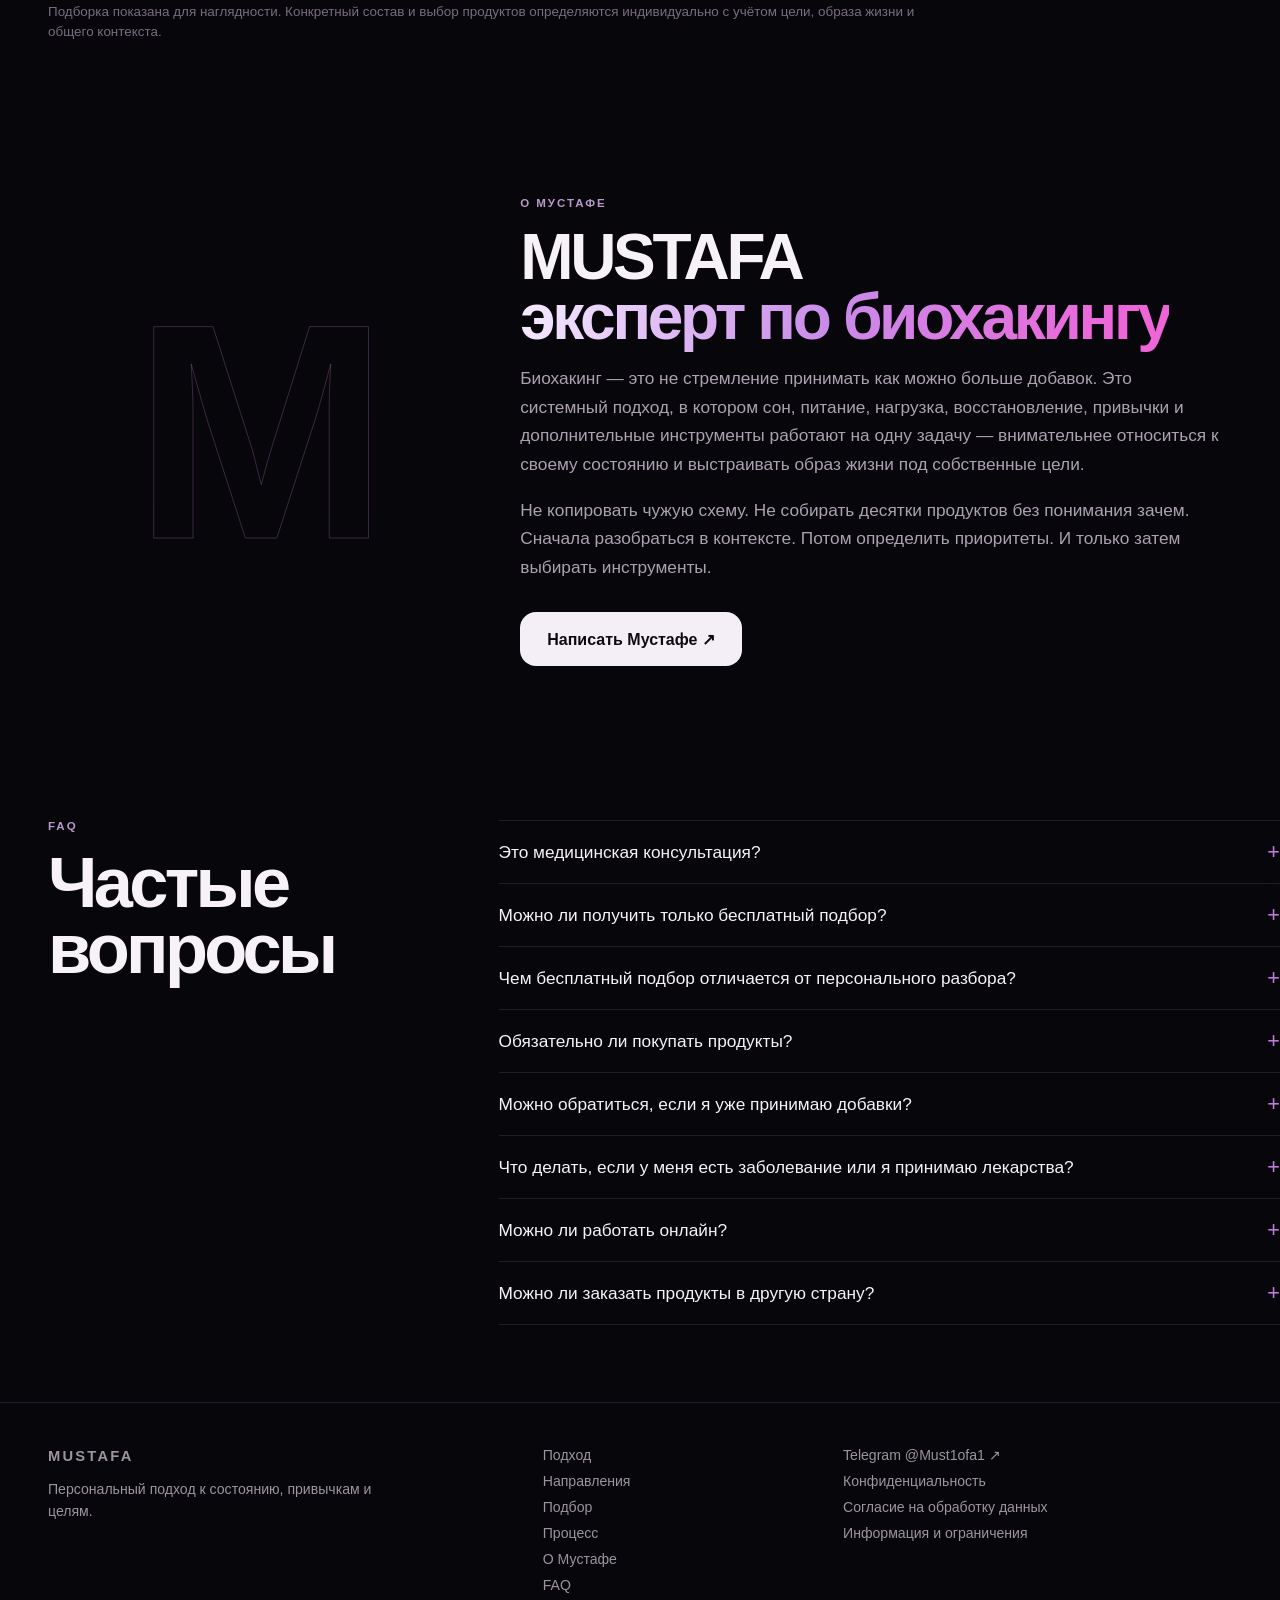
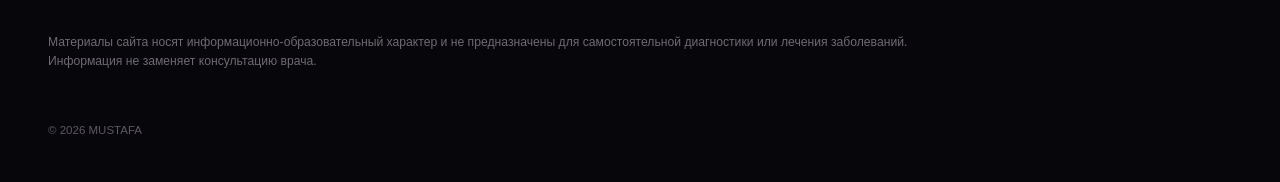
==== commit edfc7e4f: "Add files via upload" ====
--- a/index.html
+++ b/index.html
@@ -72,7 +72,7 @@
       <article><span>03</span><h3>Стратегия</h3><p>Определяем приоритеты и подход.</p></article>
     </div></div></section>
 
-    <section class="section products" id="products"><div class="shell"><div class="products__intro"><div class="section-head"><p class="eyebrow">PERSONAL STACK</p><h2>Инструменты под конкретные цели</h2><p>Продукты рассматриваются как часть общей системы, а не как универсальное решение для каждого.</p></div><div class="products__animation" aria-hidden="true"><video autoplay muted loop playsinline preload="metadata" poster="assets/images/product-tools-poster.webp"><source src="assets/video/product-tools.mp4" type="video/mp4"></video></div></div><div class="product-grid">
+    <section class="section products" id="products"><div class="shell"><div class="products__intro"><div class="section-head"><p class="eyebrow">PERSONAL STACK</p><h2>Инструменты под конкретные цели</h2><p>Продукты рассматриваются как часть общей системы, а не как универсальное решение для каждого.</p></div><div class="products__animation" aria-hidden="true"><video autoplay muted loop playsinline preload="metadata" poster="assets/images/product-tools-clean-final-poster.webp"><source src="assets/video/product-tools-clean-final.mp4" type="video/mp4"></video></div></div><div class="product-grid">
       <article class="product-category"><div class="product-category__head"><span>01</span><h3>Сон и восстановление</h3></div><div class="product-list"><div class="product-item"><div class="product-visual"><img src="assets/images/products/magnesium-glycinate.webp" loading="lazy" alt="Магний глицинат Triple H"></div><div><strong>Магний глицинат</strong><small>Биодоступная форма магния для индивидуальных подборок и вечерних рутин.</small></div></div><div class="product-item"><div class="product-visual"><img src="assets/images/products/glycine.webp" loading="lazy" alt="Глицин Triple H"></div><div><strong>Глицин</strong><small>Аминокислота, которая может входить в подбор в зависимости от целей.</small></div></div></div></article>
       <article class="product-category"><div class="product-category__head"><span>02</span><h3>Энергия и ресурс</h3></div><div class="product-list"><div class="product-item"><div class="product-visual"><img src="assets/images/products/creatine.webp" loading="lazy" alt="Креатин моногидрат Triple H"></div><div><strong>Креатин моногидрат</strong><small>Может рассматриваться при задачах, связанных с нагрузкой и восстановлением.</small></div></div><div class="product-item"><div class="product-visual"><img src="assets/images/products/taurine.webp" loading="lazy" alt="Таурин Triple H"></div><div><strong>Таурин</strong><small>Может включаться в персональный stack с учётом уровня нагрузки.</small></div></div></div></article>
       <article class="product-category"><div class="product-category__head"><span>03</span><h3>Фокус и продуктивность</h3></div><div class="product-list"><div class="product-item"><div class="product-visual"><img src="assets/images/products/magnesium-threonate.webp" loading="lazy" alt="Магний L-треонат Triple H"></div><div><strong>Магний L‑треонат</strong><small>Форма магния для подборок при высокой интеллектуальной нагрузке.</small></div></div></div></article>
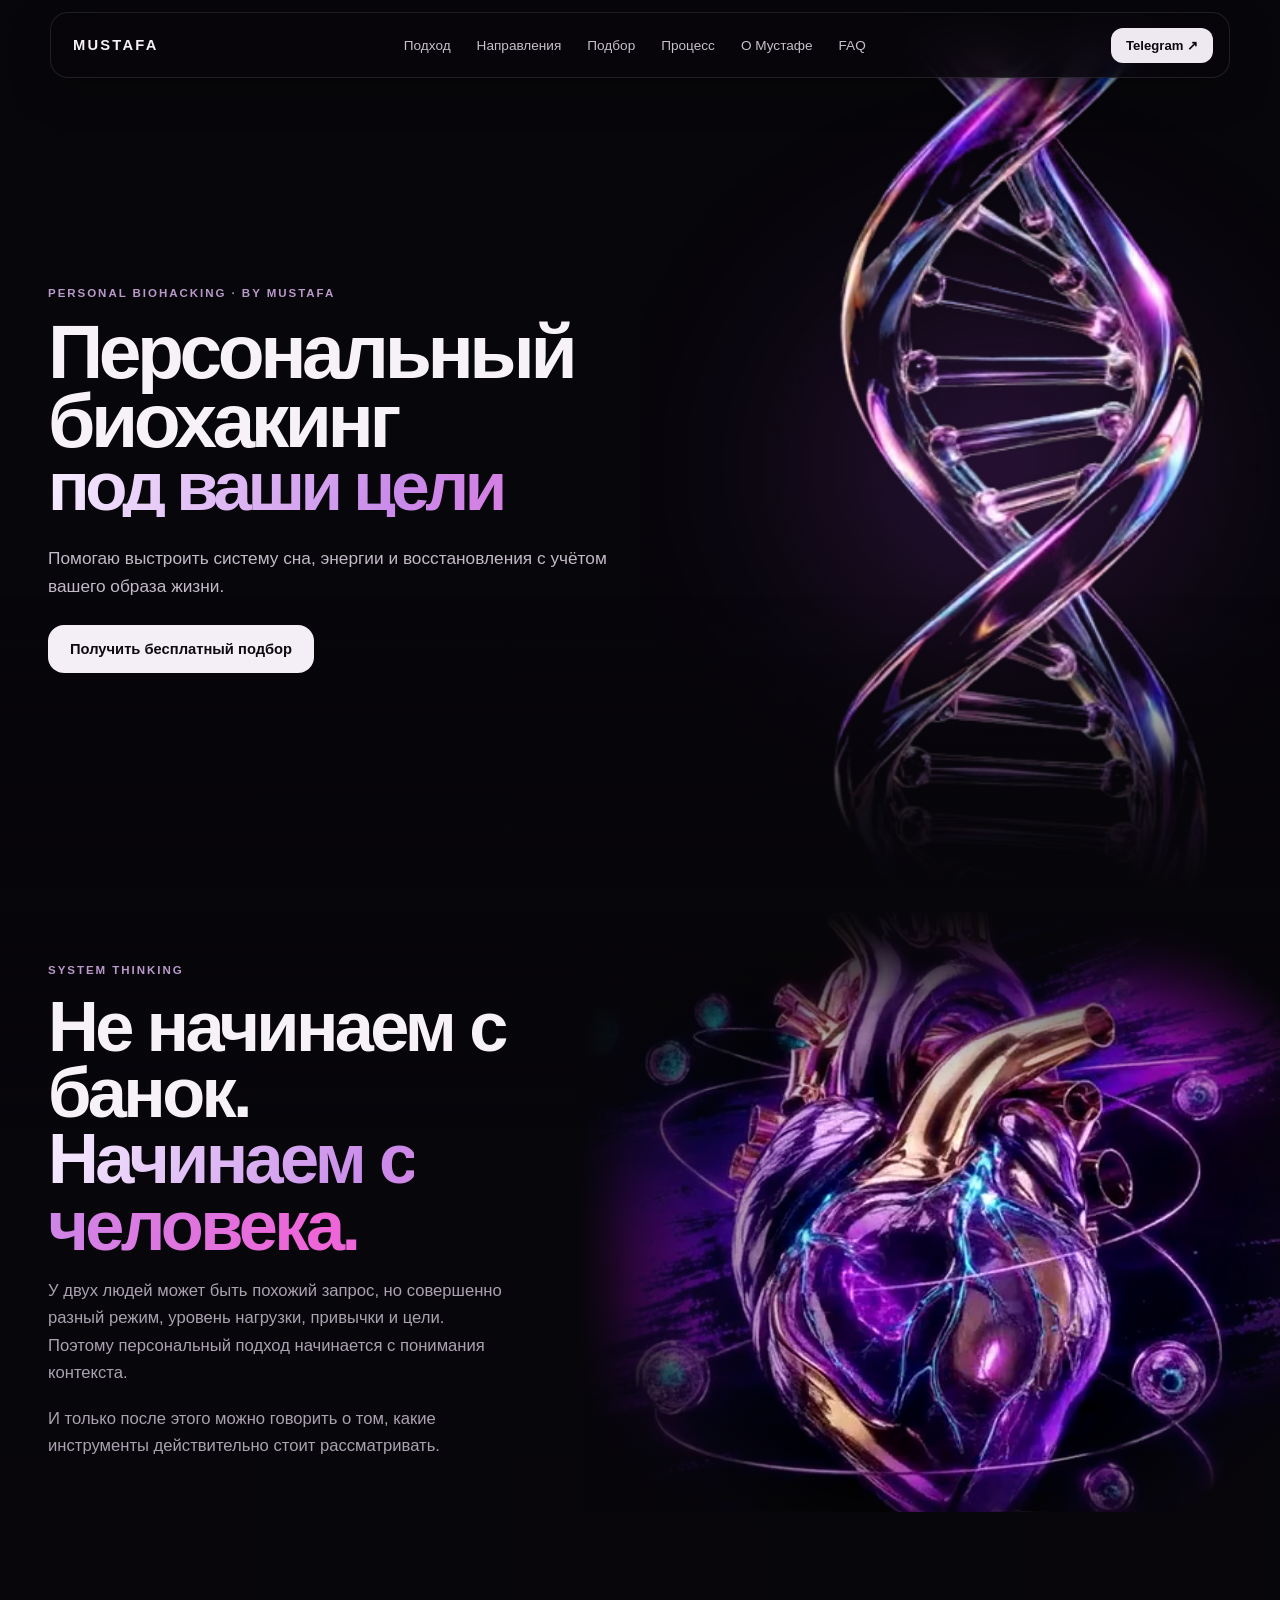
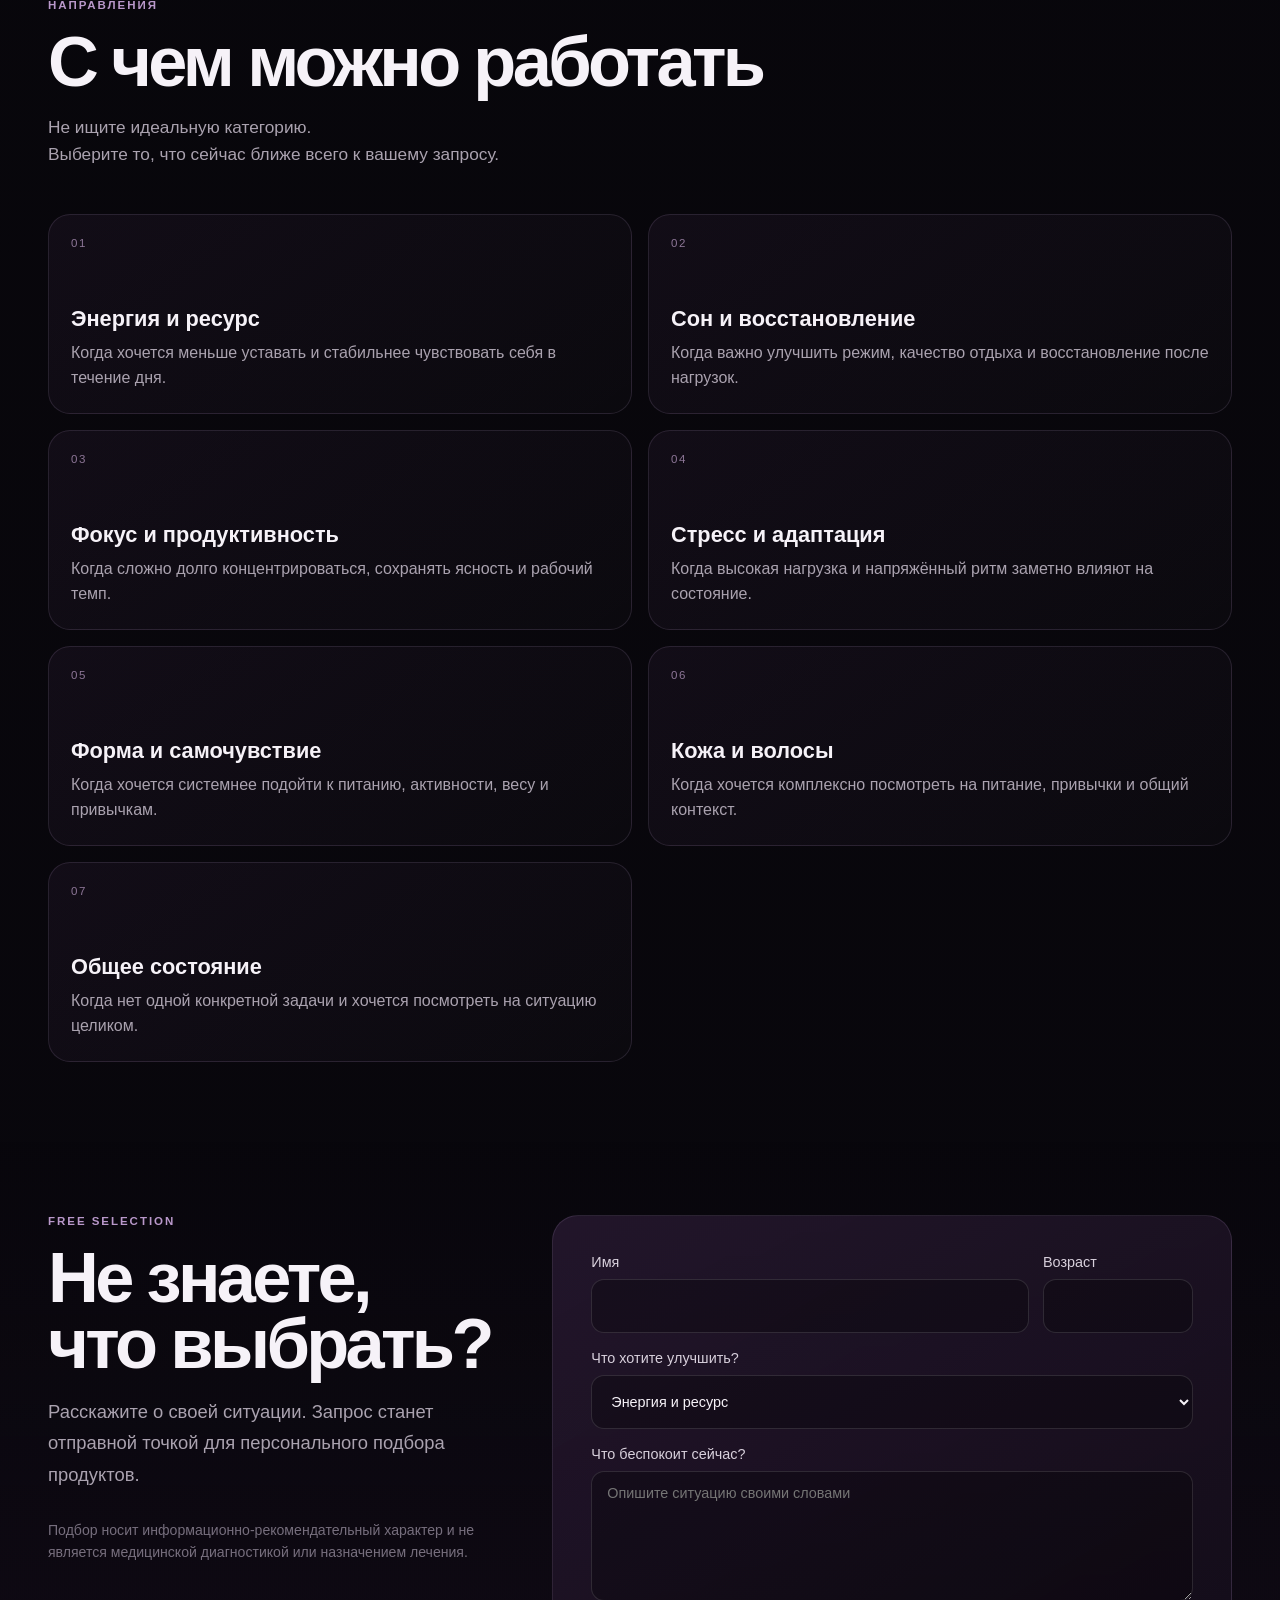
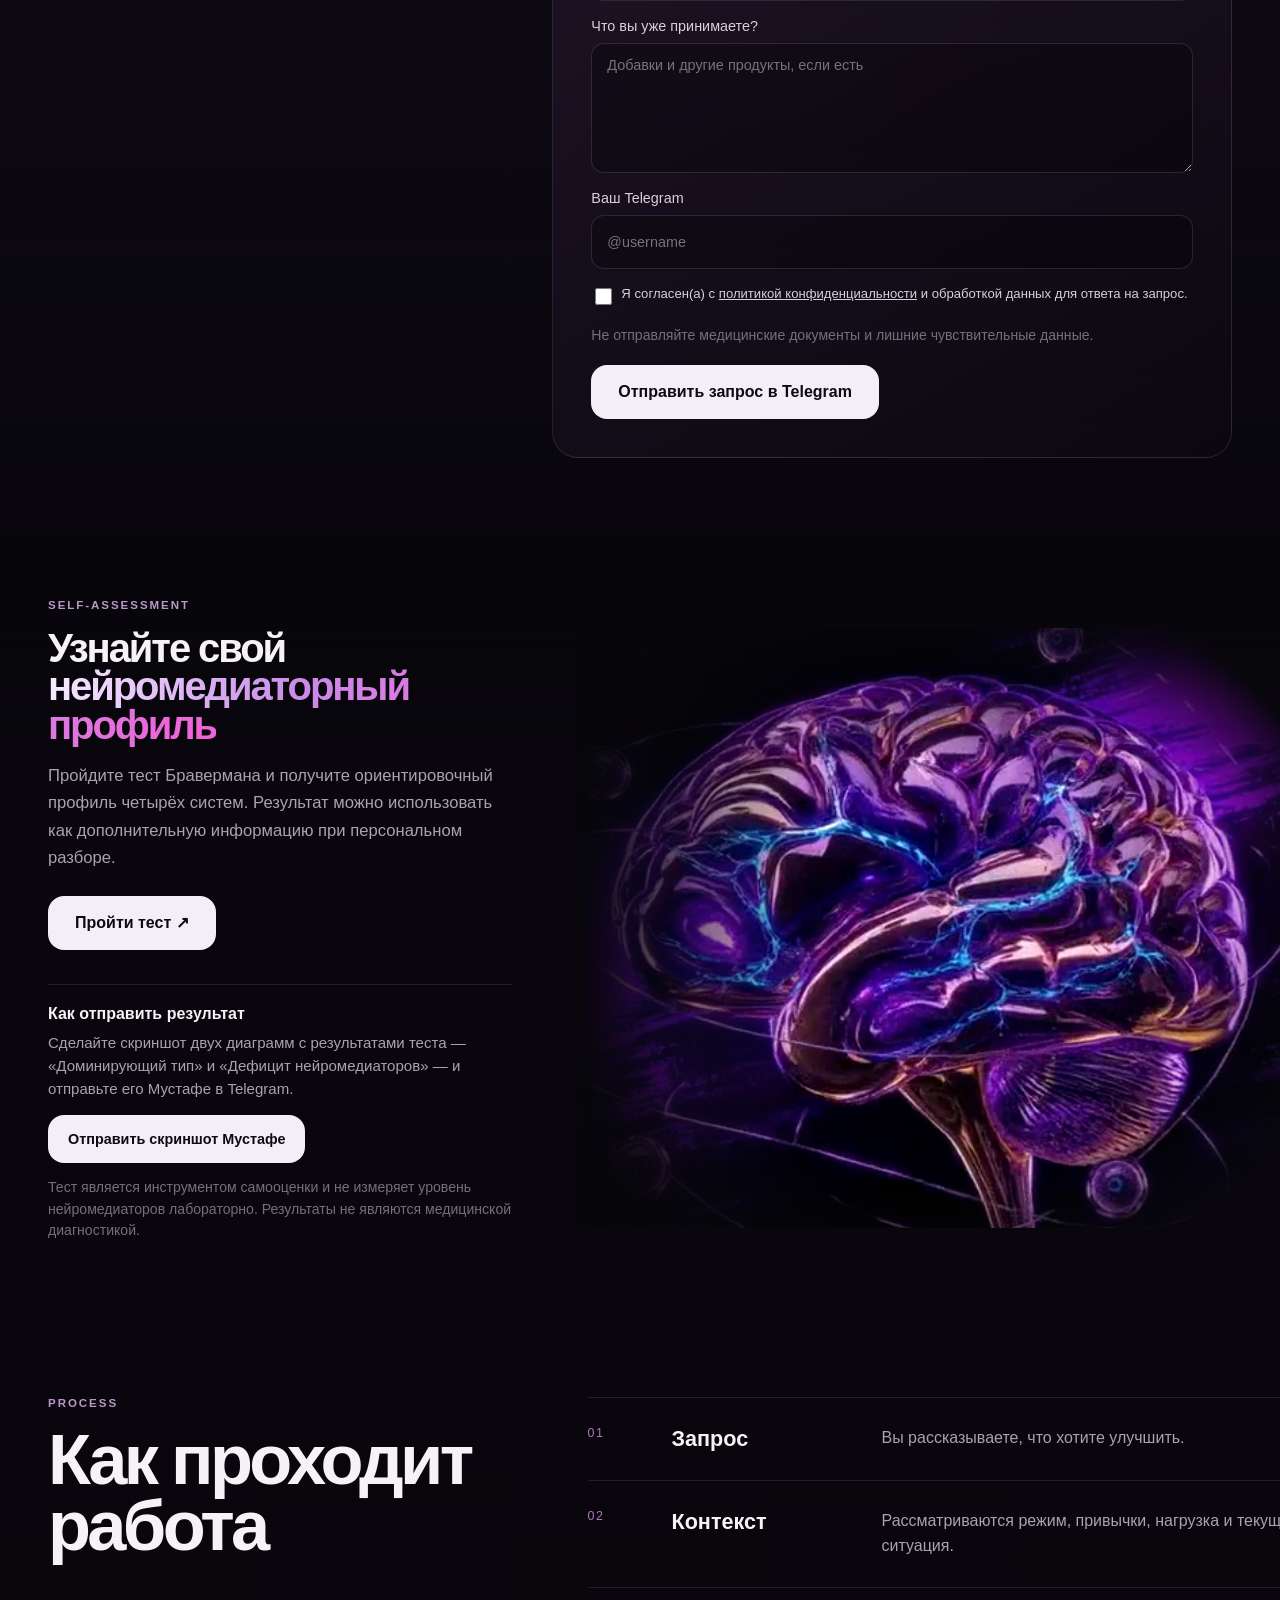
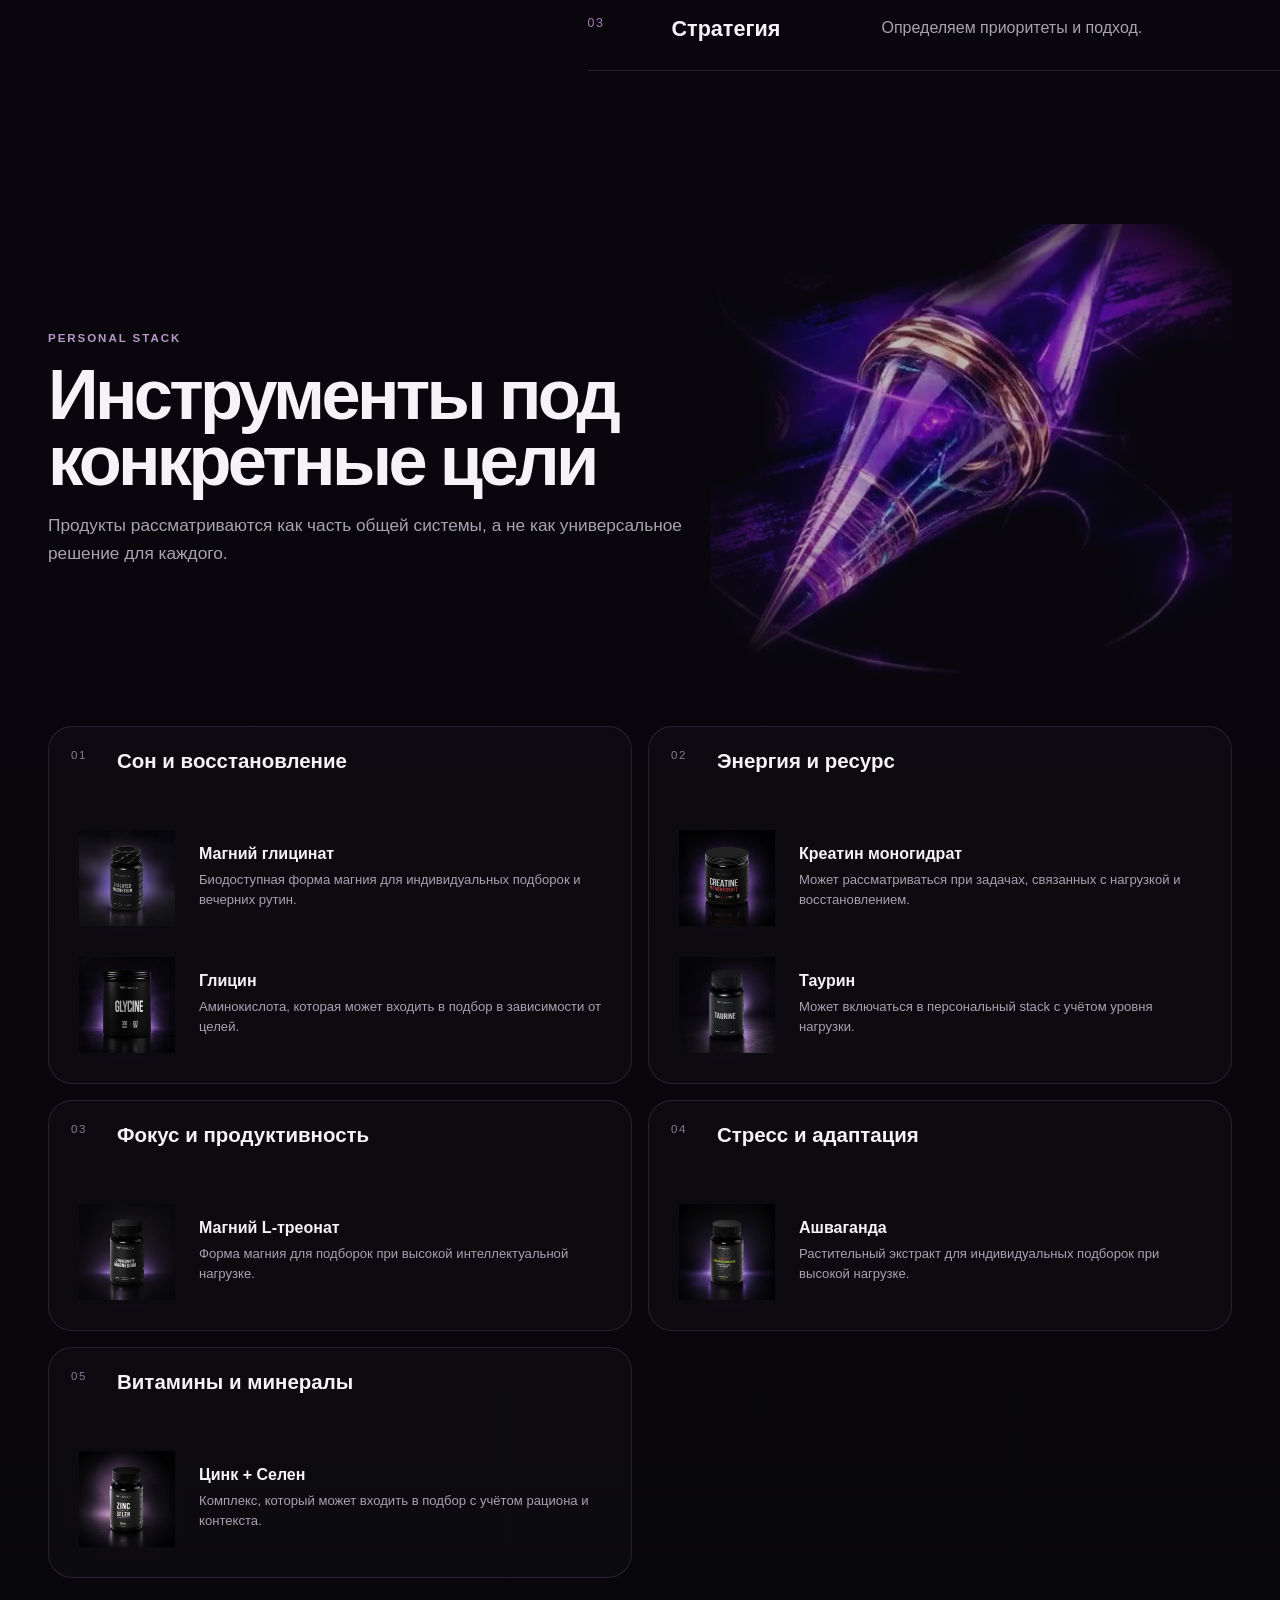
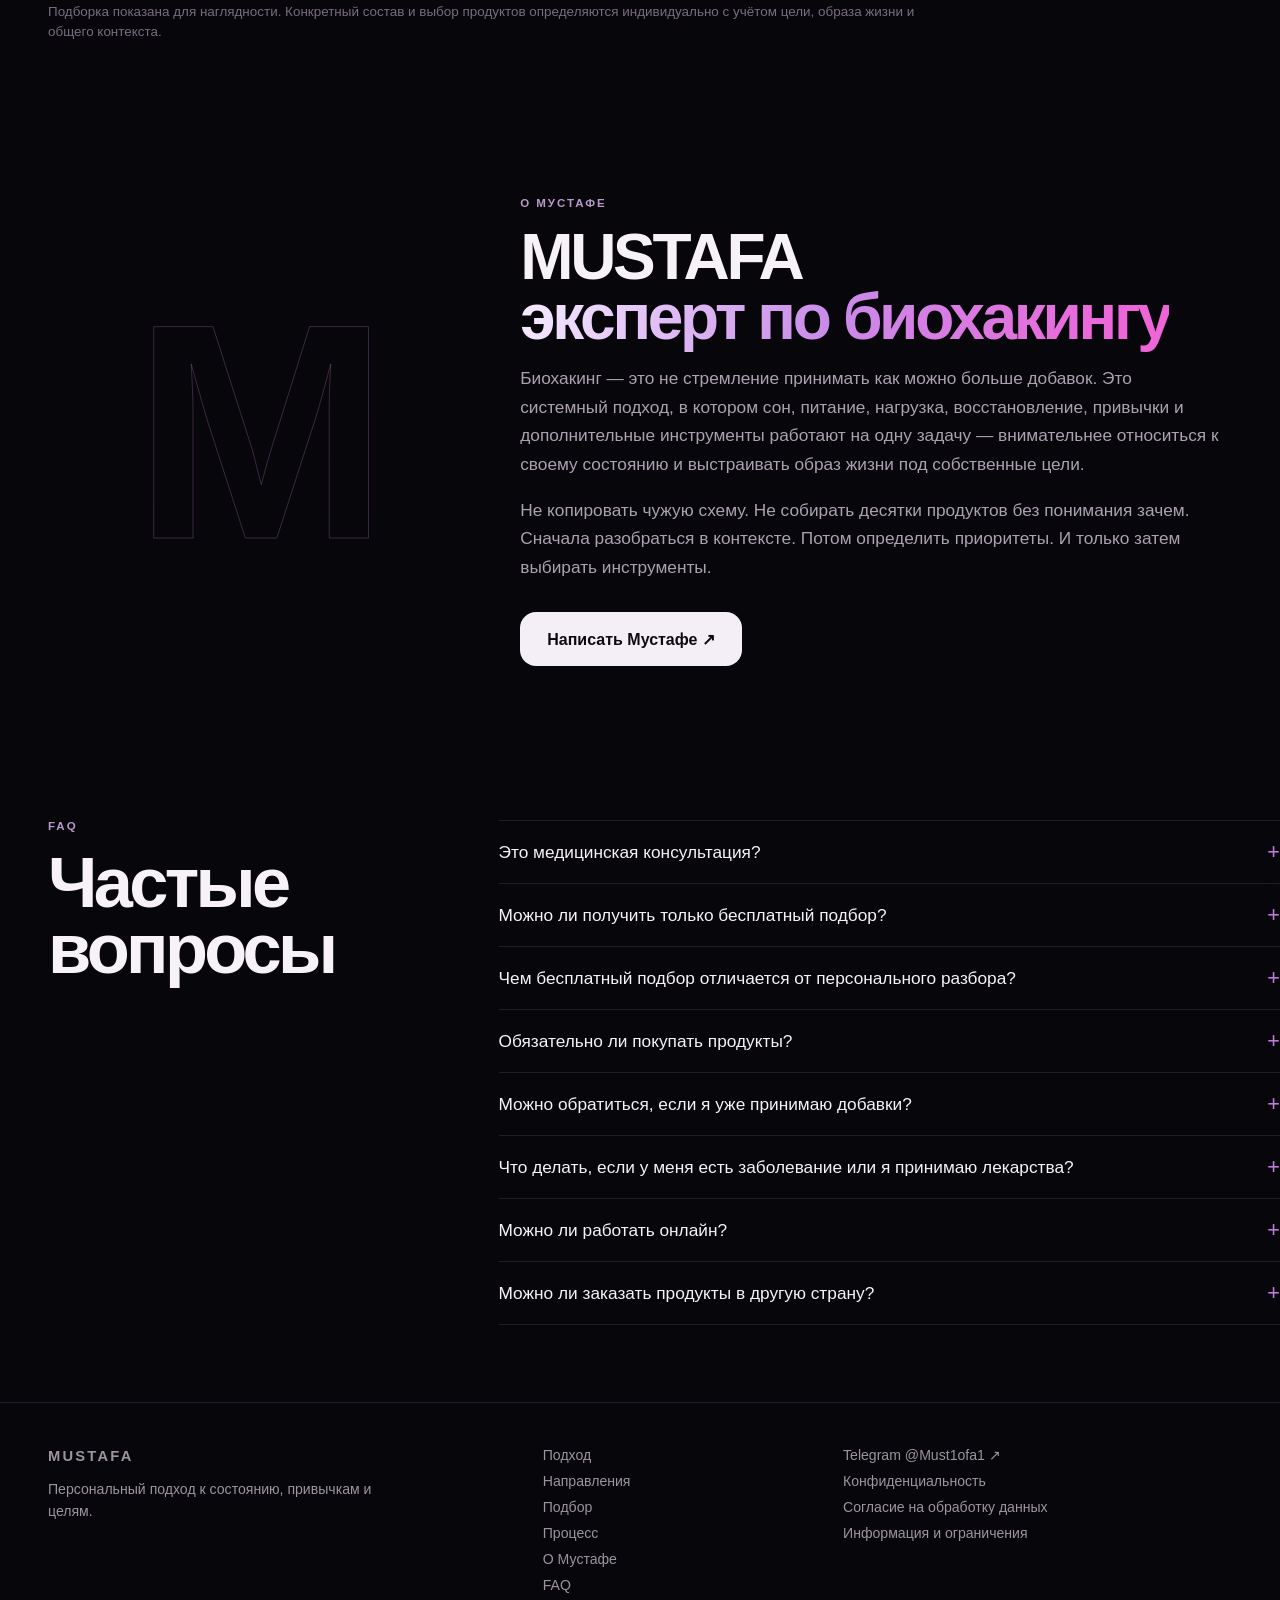
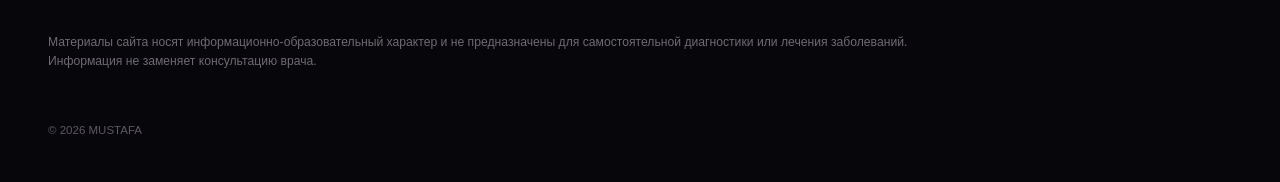
==== commit da56cadf: "Add files via upload" ====
--- a/index.html
+++ b/index.html
@@ -72,7 +72,7 @@
       <article><span>03</span><h3>Стратегия</h3><p>Определяем приоритеты и подход.</p></article>
     </div></div></section>
 
-    <section class="section products" id="products"><div class="shell"><div class="products__intro"><div class="section-head"><p class="eyebrow">PERSONAL STACK</p><h2>Инструменты под конкретные цели</h2><p>Продукты рассматриваются как часть общей системы, а не как универсальное решение для каждого.</p></div><div class="products__animation" aria-hidden="true"><video autoplay muted loop playsinline preload="metadata" poster="assets/images/product-tools-clean-final-poster.webp"><source src="assets/video/product-tools-clean-final.mp4" type="video/mp4"></video></div></div><div class="product-grid">
+    <section class="section products" id="products"><div class="shell"><div class="products__intro"><div class="section-head"><p class="eyebrow">PERSONAL STACK</p><h2>Инструменты под конкретные цели</h2><p>Продукты рассматриваются как часть общей системы, а не как универсальное решение для каждого.</p></div><div class="products__animation" aria-hidden="true"><video autoplay muted loop playsinline preload="metadata" poster="assets/images/product-system-no-orbs-v4.webp?v=4"><source src="assets/video/product-system-no-orbs-v4.mp4?v=4" type="video/mp4"></video></div></div><div class="product-grid">
       <article class="product-category"><div class="product-category__head"><span>01</span><h3>Сон и восстановление</h3></div><div class="product-list"><div class="product-item"><div class="product-visual"><img src="assets/images/products/magnesium-glycinate.webp" loading="lazy" alt="Магний глицинат Triple H"></div><div><strong>Магний глицинат</strong><small>Биодоступная форма магния для индивидуальных подборок и вечерних рутин.</small></div></div><div class="product-item"><div class="product-visual"><img src="assets/images/products/glycine.webp" loading="lazy" alt="Глицин Triple H"></div><div><strong>Глицин</strong><small>Аминокислота, которая может входить в подбор в зависимости от целей.</small></div></div></div></article>
       <article class="product-category"><div class="product-category__head"><span>02</span><h3>Энергия и ресурс</h3></div><div class="product-list"><div class="product-item"><div class="product-visual"><img src="assets/images/products/creatine.webp" loading="lazy" alt="Креатин моногидрат Triple H"></div><div><strong>Креатин моногидрат</strong><small>Может рассматриваться при задачах, связанных с нагрузкой и восстановлением.</small></div></div><div class="product-item"><div class="product-visual"><img src="assets/images/products/taurine.webp" loading="lazy" alt="Таурин Triple H"></div><div><strong>Таурин</strong><small>Может включаться в персональный stack с учётом уровня нагрузки.</small></div></div></div></article>
       <article class="product-category"><div class="product-category__head"><span>03</span><h3>Фокус и продуктивность</h3></div><div class="product-list"><div class="product-item"><div class="product-visual"><img src="assets/images/products/magnesium-threonate.webp" loading="lazy" alt="Магний L-треонат Triple H"></div><div><strong>Магний L‑треонат</strong><small>Форма магния для подборок при высокой интеллектуальной нагрузке.</small></div></div></div></article>
